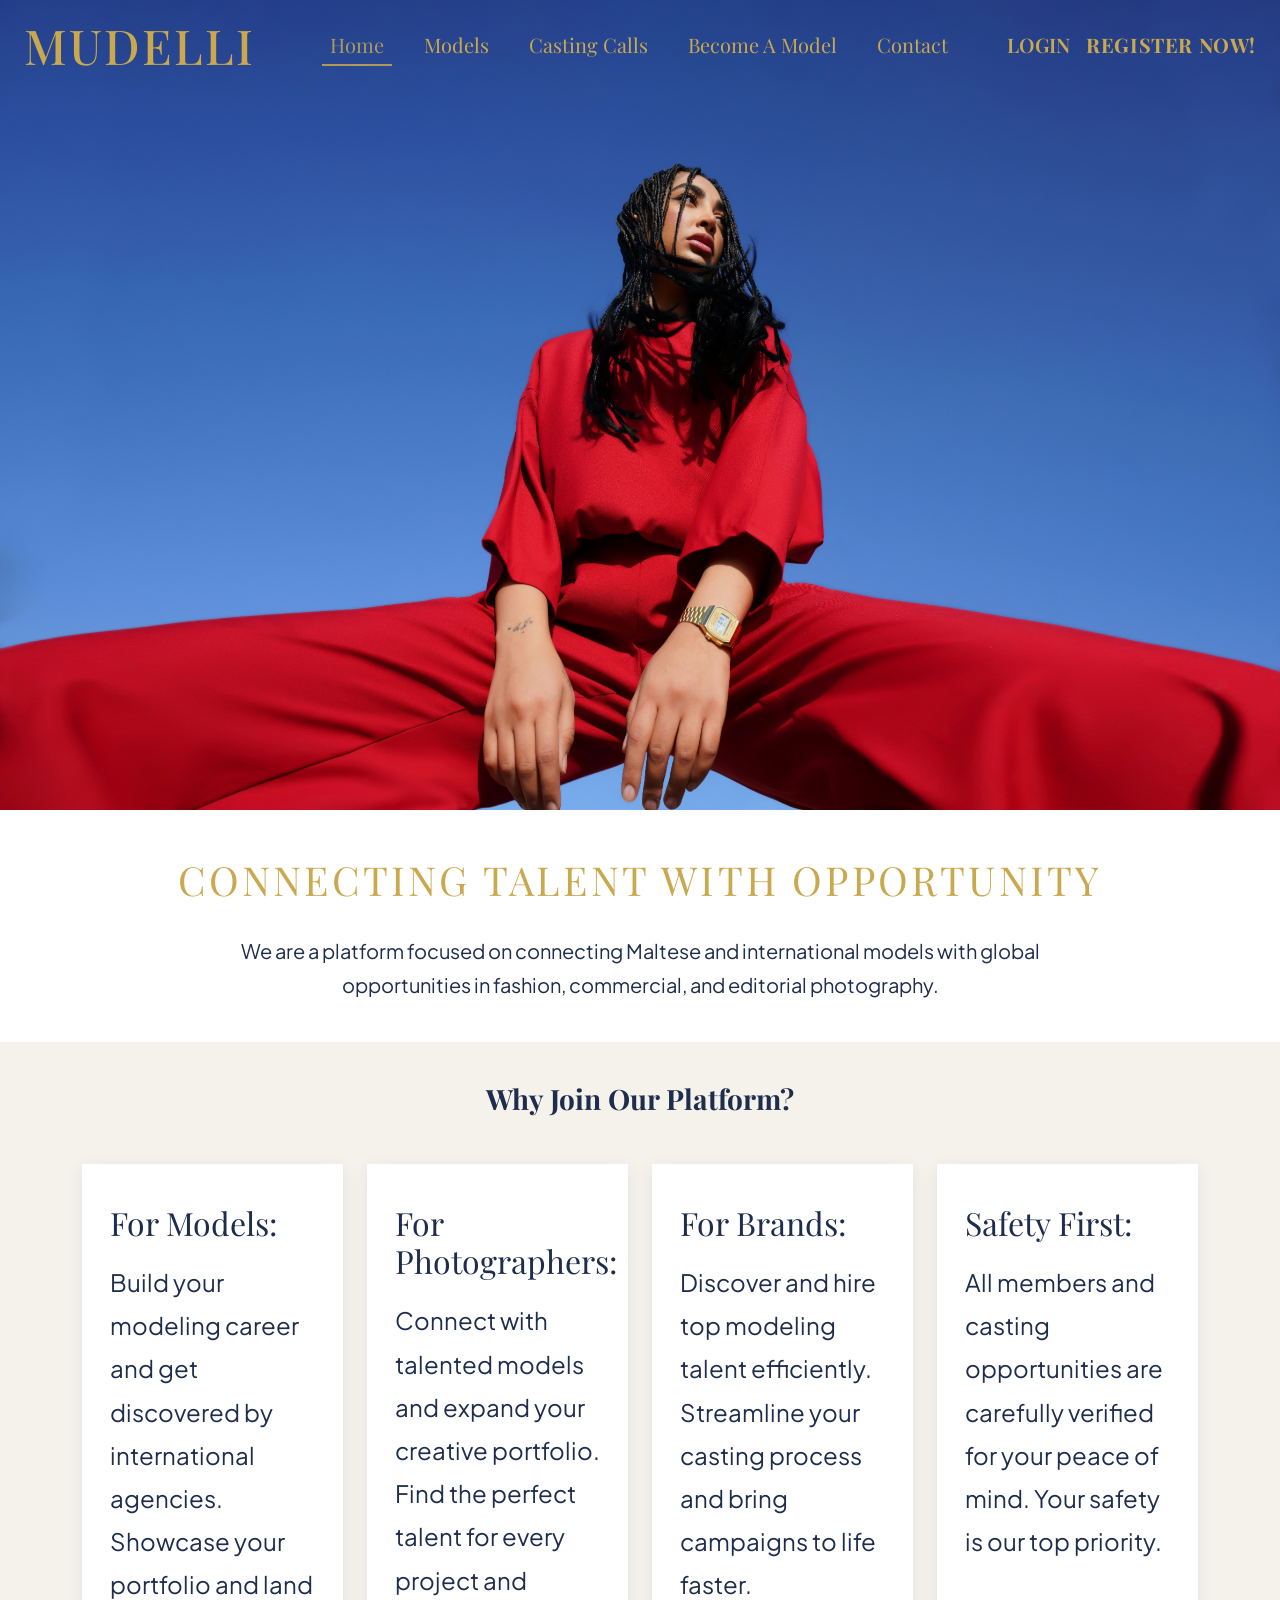
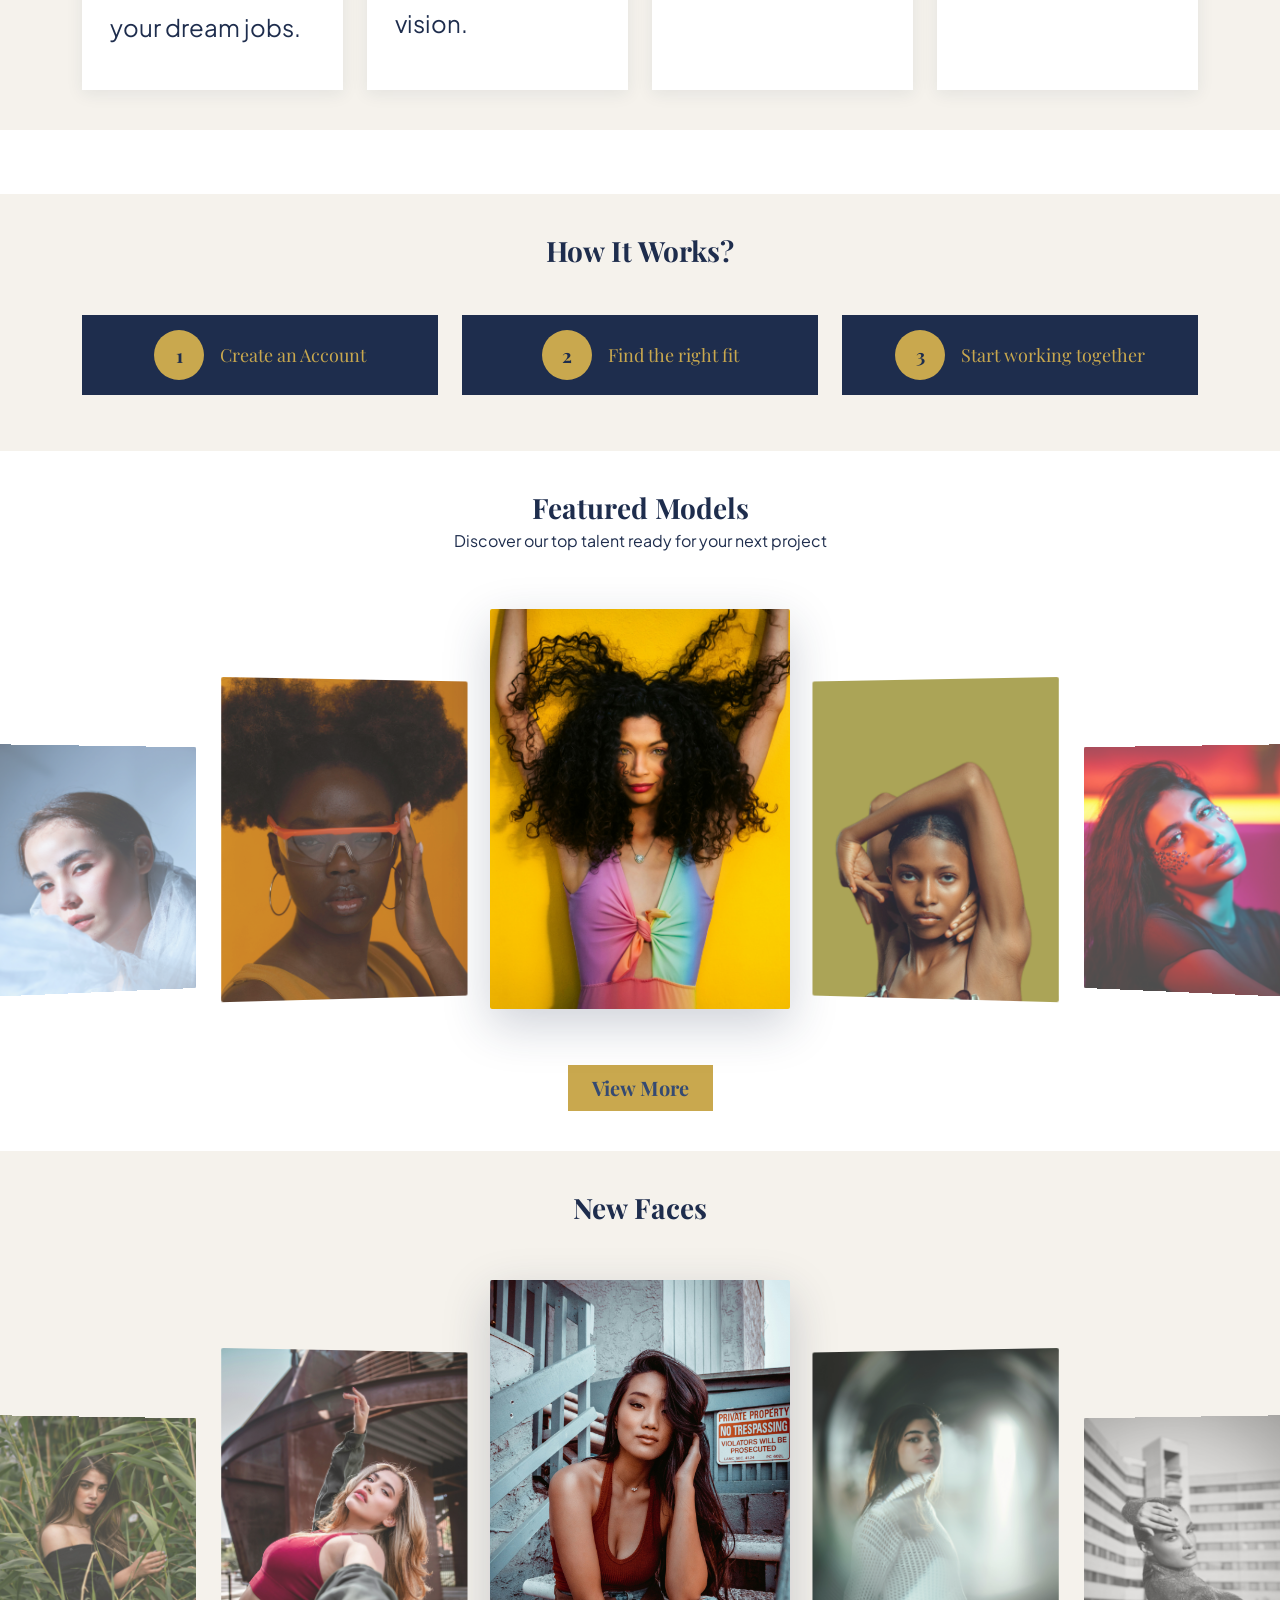
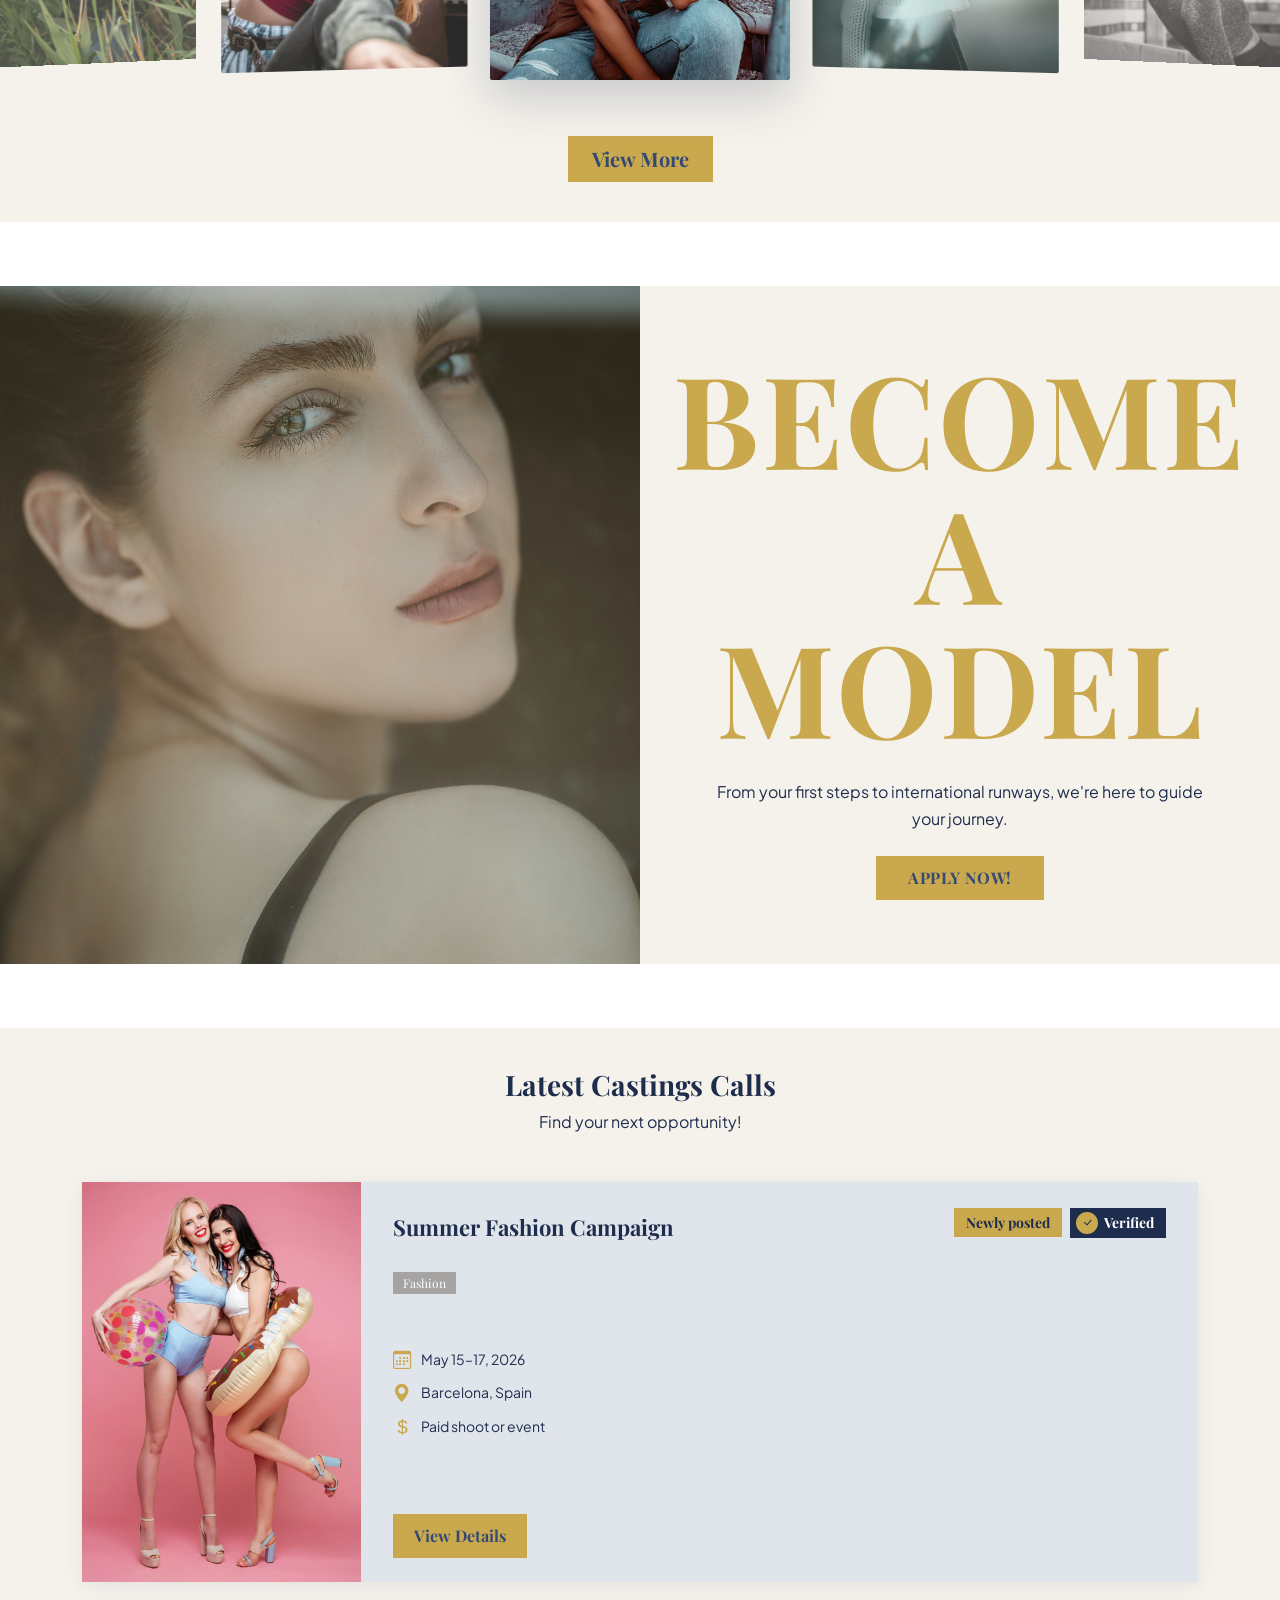
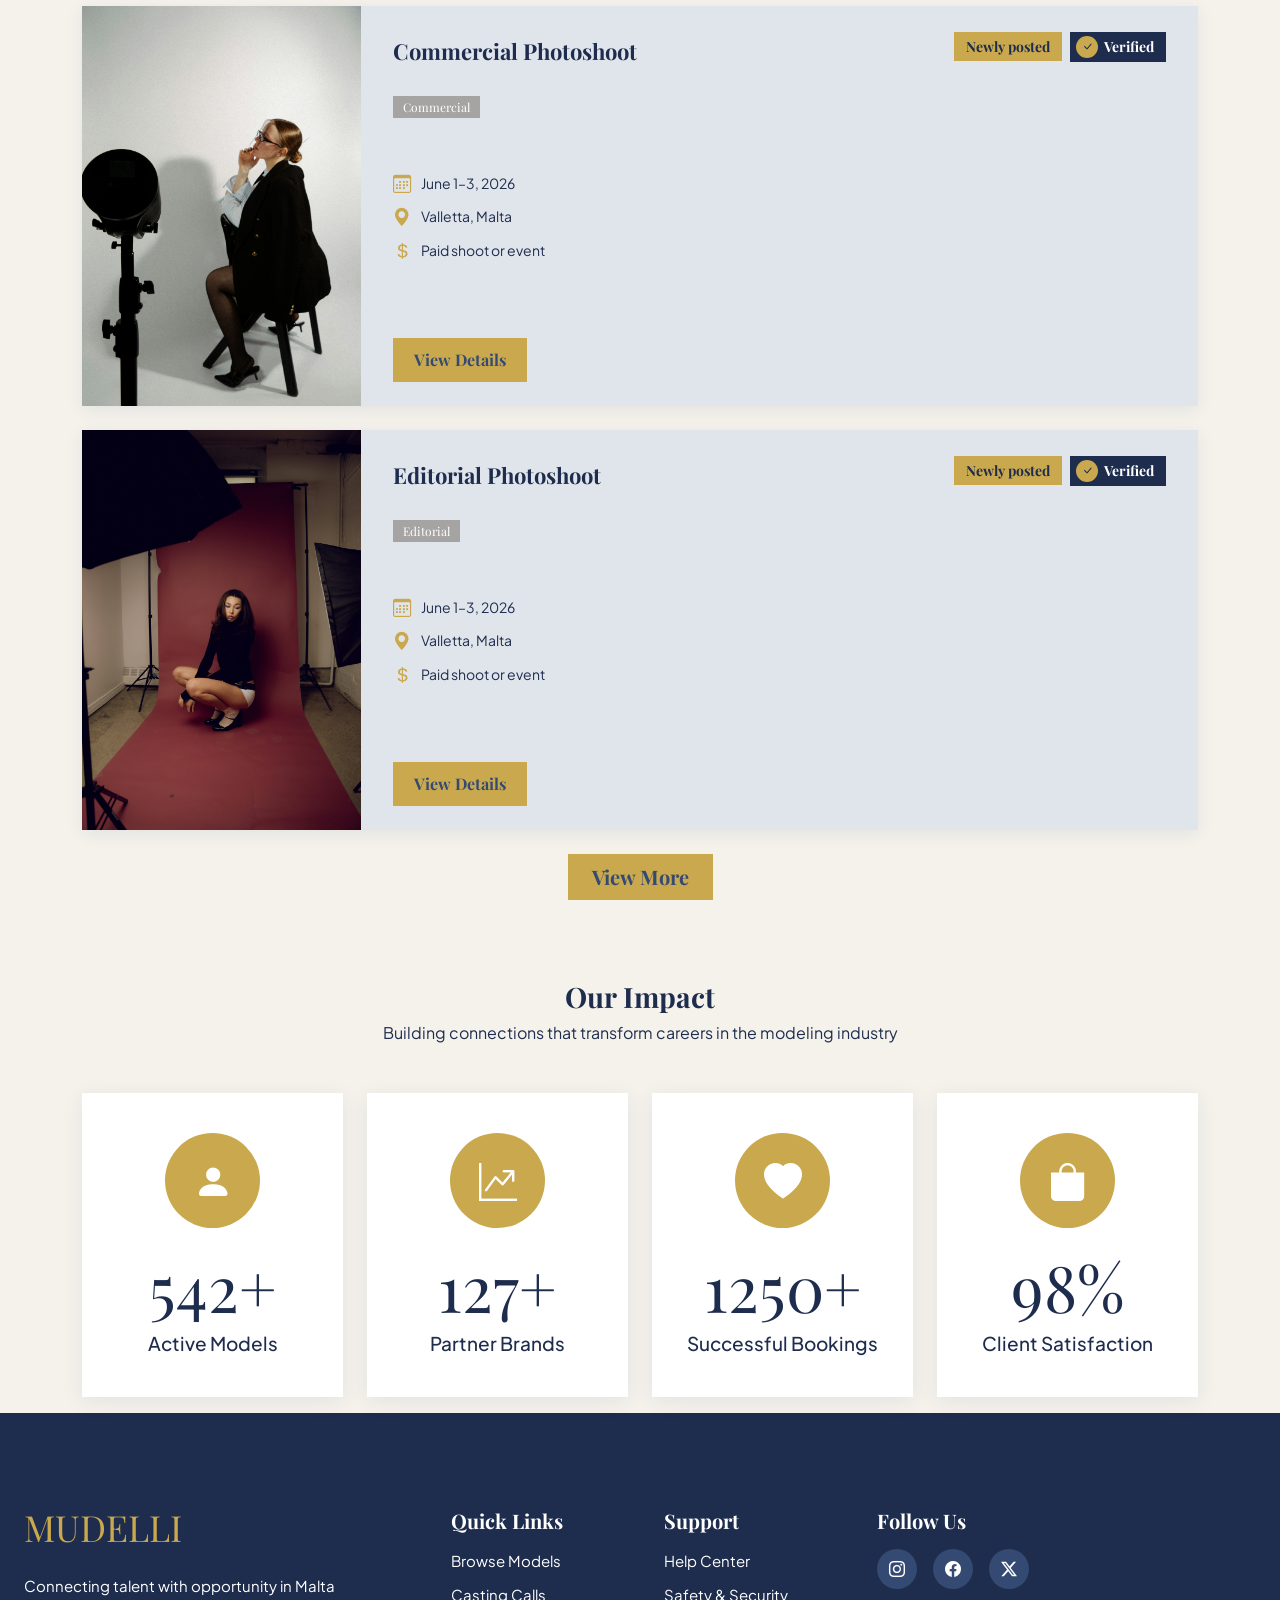
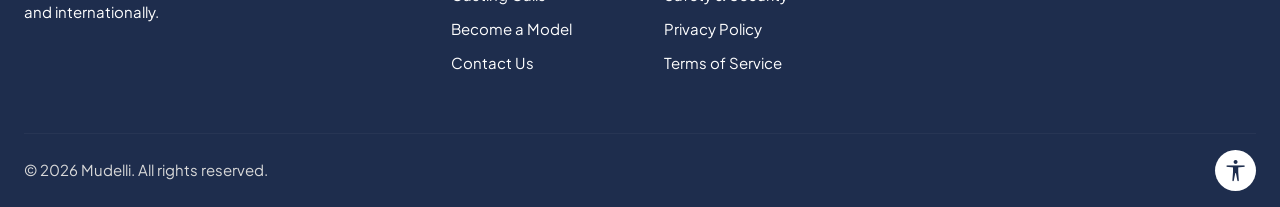
==== index.html @ 66853d36 "Index.html and CSS / Style CSS Added homepage and custom styles" ====
<!DOCTYPE html>
<html lang="en">

<head>
  <meta charset="UTF-8" />
  <meta name="viewport" content="width=device-width, initial-scale=1.0" />
  <!-- SEO description matches the platform's purpose -->
  <meta name="description"
    content="Mudelli — Connecting Maltese and international models with global opportunities in fashion, commercial, and editorial photography." />

  <title>Mudelli — Connecting Talent with Opportunity</title>

  <!-- ── Bootstrap 5.3 CSS ─────────────────────────────────── -->
  <link href="https://cdn.jsdelivr.net/npm/bootstrap@5.3.3/dist/css/bootstrap.min.css" rel="stylesheet"
    integrity="sha384-QWTKZyjpPEjISv5WaRU9OFeRpok6YctnYmDr5pNlyT2bRjXh0JMhjY6hW+ALEwIH" crossorigin="anonymous" />

  <!-- ── Bootstrap Icons 1.11 ──────────────────────────────── -->
  <link href="https://cdn.jsdelivr.net/npm/bootstrap-icons@1.11.3/font/bootstrap-icons.min.css" rel="stylesheet" />

  <!-- Google Fonts: Playfair Display and Plus Jakarta Sans -->
  <link rel="preconnect" href="https://fonts.googleapis.com" />
  <link rel="preconnect" href="https://fonts.gstatic.com" crossorigin />
  <link
    href="https://fonts.googleapis.com/css2?family=Playfair+Display:ital,wght@0,400;0,500;0,600;0,700;0,800&family=Plus+Jakarta+Sans:wght@400;500;600&display=swap"
    rel="stylesheet" />

  <!-- ── Custom styles ─────────────────────────────────────── -->
  <link rel="stylesheet" href="css/style.css" />
</head>

<body>

  <!-- ============================================================
       SKIP NAVIGATION — lets keyboard/screen-reader users jump past
       repetitive navigation and straight to the page content
  ============================================================ -->
  <a class="skip-link visually-hidden-focusable" href="#main-content">Skip to main content</a>

  <!-- ============================================================
       HEADER — Fixed top navigation bar
  ============================================================ -->
  <header>
    <nav class="navbar navbar-expand-lg navbar-dark mudelli-nav fixed-top" id="mainNav"
      aria-label="Main site navigation">
      <div class="container-xxl px-4">

        <!-- ── Brand Logo ─────────────────────────────────────── -->
        <!-- aria-label gives screen readers the full context -->
        <a class="navbar-brand mudelli-logo" href="index.html" aria-label="Mudelli — return to homepage">
          MUDELLI
        </a>

        <!-- ── Mobile hamburger toggle ──────────────────────── -->
        <button class="navbar-toggler border-0" type="button" data-bs-toggle="collapse"
          data-bs-target="#navbarContent" aria-controls="navbarContent" aria-expanded="false"
          aria-label="Toggle main navigation menu">
          <span class="navbar-toggler-icon"></span>
        </button>

        <!-- ── Collapsible menu ─────────────────────────────── -->
        <div class="collapse navbar-collapse" id="navbarContent">

          <!-- Primary nav links centred between logo and auth buttons -->
          <ul class="navbar-nav mx-auto gap-lg-4" role="list">
            <li class="nav-item" role="listitem">
              <!-- aria-current="page" marks the active page for screen readers -->
              <a class="nav-link active" aria-current="page" href="index.html">Home</a>
            </li>
            <li class="nav-item" role="listitem">
              <a class="nav-link" href="models.html">Models</a>
            </li>
            <li class="nav-item" role="listitem">
              <a class="nav-link" href="casting-calls.html">Casting Calls</a>
            </li>
            <li class="nav-item" role="listitem">
              <a class="nav-link" href="become-a-model.html">Become A Model</a>
            </li>
            <li class="nav-item" role="listitem">
              <a class="nav-link" href="contact.html">Contact</a>
            </li>
          </ul>

          <!-- Auth action buttons -->
          <div class="d-flex align-items-center gap-3 mt-3 mt-lg-0">
            <a href="login.html" class="btn-nav-auth" aria-label="Log in to your Mudelli account">LOGIN</a>
            <a href="login.html#register" class="btn-nav-auth btn-nav-register"
              aria-label="Create a new Mudelli account">REGISTER NOW!</a>
          </div>

        </div><!-- /navbar-collapse -->
      </div><!-- /container -->
    </nav>
  </header>


  <!-- ============================================================
       MAIN — Primary page content 
  ============================================================ -->
  <main id="main-content">

    <!-- ==========================================================
         SECTION 1 — HERO CAROUSEL
         Full-width, auto-rotating carousel with six high-quality images.
         Bootstrap carousel
    ========================================================== -->
    <section id="hero" aria-label="Hero — featured imagery slideshow">

      <div id="heroCarousel" class="carousel slide" data-bs-ride="carousel" data-bs-interval="3000">
        <div class="carousel-inner">
          <div class="carousel-item active">
            <img src="images/hero1.jpg" class="d-block w-100 hero-img" alt="Mudelli hero slide 1">
          </div>
          <div class="carousel-item">
            <img src="images/hero2.jpg" class="d-block w-100 hero-img" alt="Mudelli hero slide 2">
          </div>
          <div class="carousel-item">
            <img src="images/hero3.jpg" class="d-block w-100 hero-img" alt="Mudelli hero slide 3">
          </div>
          <div class="carousel-item">
            <img src="images/hero4.jpg" class="d-block w-100 hero-img" alt="Mudelli hero slide 4">
          </div>
          <div class="carousel-item">
            <img src="images/hero5.jpg" class="d-block w-100 hero-img" alt="Mudelli hero slide 5">
          </div>
          <div class="carousel-item">
            <img src="images/hero6.jpg" class="d-block w-100 hero-img" alt="Mudelli hero slide 6">
          </div>
        </div>
      </div><!-- /carousel -->
    </section>


    <!-- ==========================================================
         SECTION 2 — TAGLINE 
"CONNECTING TALENT WITH OPPORTUNITY"
    ========================================================== -->
    <section id="about" class="tagline-section" aria-label="About Mudelli">
      <div class="container text-center">

        <!-- Main tagline — gold, Playfair Display, all-caps -->
        <p class="tagline-headline" aria-label="Connecting talent with opportunity">
          CONNECTING TALENT WITH OPPORTUNITY
        </p>

        <!-- Supporting description -->
        <p class="tagline-sub">
          We are a platform focused on connecting Maltese and international models
          with global opportunities in fashion, commercial, and editorial photography.
        </p>

      </div>
    </section>


    <!-- ==========================================================
         SECTION 3 — WHY JOIN OUR PLATFORM?
    ========================================================== -->
    <section id="why-join" class="why-section" aria-labelledby="why-heading">
      <div class="container">

        <h2 id="why-heading" class="section-title text-center mb-5">Why Join Our Platform?</h2>

        <div class="row g-4 justify-content-center">

          <!-- Card 1 — For Models -->
          <div class="col-lg-3 col-md-6 col-sm-10">
            <article class="why-card h-100" aria-label="Benefits for Models">
              <div class="why-card-inner">
                <h3 class="why-card-title">For Models:</h3>
                <p class="why-card-text">
                  Build your modeling career and get discovered by international agencies.
                  Showcase your portfolio and land your dream jobs.
                </p>
              </div>
            </article>
          </div>

          <!-- Card 2 — For Photographers -->
          <div class="col-lg-3 col-md-6 col-sm-10">
            <article class="why-card h-100" aria-label="Benefits for Photographers">
              <div class="why-card-inner">
                <h3 class="why-card-title">For Photographers:</h3>
                <p class="why-card-text">
                  Connect with talented models and expand your creative portfolio.
                  Find the perfect talent for every project and vision.
                </p>
              </div>
            </article>
          </div>

          <!-- Card 3 — For Brands -->
          <div class="col-lg-3 col-md-6 col-sm-10">
            <article class="why-card h-100" aria-label="Benefits for Brands">
              <div class="why-card-inner">
                <h3 class="why-card-title">For Brands:</h3>
                <p class="why-card-text">
                  Discover and hire top modeling talent efficiently.
                  Streamline your casting process and bring campaigns to life faster.
                </p>
              </div>
            </article>
          </div>

          <!-- Card 4 — Safety First -->
          <div class="col-lg-3 col-md-6 col-sm-10">
            <article class="why-card h-100" aria-label="Safety and verification policy">
              <div class="why-card-inner">
                <h3 class="why-card-title">Safety First:</h3>
                <p class="why-card-text">
                  All members and casting opportunities are carefully verified
                  for your peace of mind. Your safety is our top priority.
                </p>
              </div>
            </article>
          </div>

        </div><!-- /row -->
      </div><!-- /container -->
    </section>




    <!-- ==========================================================
         SECTION 5 — HOW IT WORKS
         Three numbered steps on a cream background.
         The step numbers (1–3) are inside gold circles and are
         aria-hidden because the visible text already conveys order.
    ========================================================== -->
    <section id="how-it-works" class="how-section" aria-labelledby="how-heading">
      <div class="container">

        <h2 id="how-heading" class="section-title text-center mb-5">How It Works?</h2>

        <!-- Steps presented as an ordered list for semantic order -->
        <ol class="row g-4 justify-content-center list-unstyled" aria-label="Platform steps">

          <!-- Step 1: number circle sits inline on the left inside the navy bar -->
          <li class="col-lg-4 col-md-6">
            <div class="step-bar">
              <div class="step-number" aria-hidden="true">1</div>
              <span class="step-title">Create an Account</span>
            </div>
          </li>

          <!-- Step 2 -->
          <li class="col-lg-4 col-md-6">
            <div class="step-bar">
              <div class="step-number" aria-hidden="true">2</div>
              <span class="step-title">Find the right fit</span>
            </div>
          </li>

          <!-- Step 3 -->
          <li class="col-lg-4 col-md-6">
            <div class="step-bar">
              <div class="step-number" aria-hidden="true">3</div>
              <span class="step-title">Start working together</span>
            </div>
          </li>

        </ol>
      </div>
    </section>


<!-- ==========================================================
     SECTION 6 — FEATURED MODELS (3D perspective layout)
     Five portrait cards — centre largest, scaling smaller outward.
========================================================== -->
<section id="featured-models" class="models-section" aria-labelledby="featured-heading">
  <div class="container-xxl">

    <!-- Section heading — centred above the 3D layout -->
    <div class="text-center mb-4 px-4">
      <h2 id="featured-heading" class="section-title mb-1">Featured Models</h2>
      <p class="section-subtitle mb-0">Discover our top talent ready for your next project</p>
    </div>

    <!-- 3D fan layout — five cards, centre card largest -->
    <div class="faces-3d-stage" role="list" aria-label="Featured models 3D showcase">

      <!-- Far left — smallest -->
      <div class="face-card face-sm" role="listitem">
        <img src="images/first.jpg" alt="Featured model portrait" loading="lazy" />
      </div>

      <!-- Near left -->
      <div class="face-card face-md" role="listitem">
        <img src="images/second.jpg" alt="Featured model portrait" loading="lazy" />
      </div>

      <!-- Centre — largest, most prominent -->
      <div class="face-card face-lg" role="listitem">
        <img src="images/third.jpg" alt="Featured model centre portrait" loading="lazy" />
      </div>

      <!-- Near right -->
      <div class="face-card face-md" role="listitem">
        <img src="images/fourth.jpg" alt="Featured model portrait" loading="lazy" />
      </div>

      <!-- Far right — smallest -->
      <div class="face-card face-sm" role="listitem">
        <img src="images/fifth.jpg" alt="Featured model portrait" loading="lazy" />
      </div>

    </div><!-- /faces-3d-stage -->

    <!-- View More centred below the carousel -->
    <div class="text-center mt-4">
      <a href="models.html" class="btn btn-view-more" aria-label="Browse all featured models">
        View More
      </a>
    </div>

  </div><!-- /container -->
</section>


    <!-- ==========================================================
         SECTION 7 — NEW FACES
         3D perspective-style card arrangement of five portrait
         photos. The centre card is the largest; cards scale down
         symmetrically outward to create visual depth.
    ========================================================== -->
    <section id="new-faces" class="new-faces-section" aria-labelledby="new-faces-heading">
      <div class="container-xxl">

        <!-- Section heading — centred -->
        <div class="text-center mb-4 px-4">
          <h2 id="new-faces-heading" class="section-title mb-0">New Faces</h2>
        </div>

        <!-- 3D fan-layout — five cards, centre is largest -->
        <div class="faces-3d-stage" role="list" aria-label="New model faces showcase">

          <!-- Far left — smallest -->
          <div class="face-card face-sm" role="listitem">
            <img
              src="images/newfaces1.jpg"
              alt="New face model — emerging talent portrait" loading="lazy" />
          </div>

          <!-- Near left — slightly larger -->
          <div class="face-card face-md" role="listitem">
            <img
              src="images/newfaces2.jpg"
              alt="New face model — rising star portrait" loading="lazy" />
          </div>

          <!-- Centre — largest, most prominent -->
          <div class="face-card face-lg" role="listitem">
            <img
              src="images/newfaces3.jpg"
              alt="New face model — featured centre portrait" loading="lazy" />
          </div>

          <!-- Near right — slightly larger -->
          <div class="face-card face-md" role="listitem">
            <img
              src="images/newfaces4.jpg"
              alt="New face model — portfolio portrait" loading="lazy" />
          </div>

          <!-- Far right — smallest -->
          <div class="face-card face-sm" role="listitem">
            <img
              src="images/newfaces5.jpg"
              alt="New face model — contemporary portrait" loading="lazy" />
          </div>

        </div><!-- /faces-3d-stage -->

        <!-- View More centred below -->
        <div class="text-center mt-4">
          <a href="new-faces.html" class="btn btn-view-more" aria-label="Browse all new faces">
            View More
          </a>
        </div>

      </div>
    </section>


    <!-- ==========================================================
         SECTION 8 — BECOME A MODEL
         Split layout: left = large gold headline + description + CTA;
         right = full-height model photograph.
    ========================================================== -->
    <section id="become-a-model" class="become-section" aria-labelledby="become-heading">
      <div class="row g-0">

        <!-- Left column — model photograph -->
        <div class="col-lg-6 become-img-col">
          <img
            src="images/become-a-model.jpg"
            class="become-img"
            alt="Model in a professional photoshoot — representing the Mudelli modeling journey" loading="lazy" />
        </div>

        <!-- Right column — text content -->
        <div class="col-lg-6 become-content d-flex flex-column justify-content-center">
          <!-- "BECOME A MODEL" large display heading (gold) -->
          <h2 id="become-heading" class="become-title" aria-label="Become a model with Mudelli">
            BECOME<br />A MODEL
          </h2>
          <p class="become-subtitle">
            From your first steps to international runways, we're here to guide your journey.
          </p>
          <!-- Large CTA button — links to the dedicated page -->
          <div class="mt-4">
            <a href="become-a-model.html" class="btn btn-apply-now"
              aria-label="Apply now to start your modeling career with Mudelli">
              APPLY NOW!
            </a>
          </div>
        </div>

      </div>
    </section>


    <!-- ==========================================================
         SECTION 4 — LATEST CASTING CALLS
         Three horizontal casting-call cards, each linking to the
         detail page. Uses <article> per card; icons are decorative
         (aria-hidden) while meaningful text is in <span> beside them.
    ========================================================== -->
    <section id="casting-calls" class="castings-section" aria-labelledby="castings-heading">
      <div class="container">

        <!-- Section heading + subtitle -->
        <h2 id="castings-heading" class="section-title mb-2">Latest Castings Calls</h2>
        <p class="section-subtitle mb-5">Find your next opportunity!</p>

        <!-- ── Casting Card 1 — Summer Fashion Campaign ──────── -->
        <article class="casting-card mb-4" aria-label="Casting call: Summer Fashion Campaign, Barcelona">
          <div class="row g-0">

            <!-- Casting image (left) -->
            <div class="col-md-4 col-lg-3">
              <img
                src="images/summercampaign1.jpg"
                class="casting-img w-100 h-100 object-fit-cover"
                alt="Summer Fashion Campaign — Barcelona photoshoot scene" />
            </div>

            <!-- Casting details (right) -->
            <div class="col-md-8 col-lg-9 casting-details-col">
              <div class="casting-content h-100 d-flex flex-column justify-content-between">

                <!-- Row 1: title + Newly posted + Verified — all on same line -->
                <div class="d-flex justify-content-between align-items-center flex-wrap gap-2 mb-1">
                  <h3 class="casting-title mb-0">Summer Fashion Campaign</h3>
                  <div class="d-flex align-items-center gap-2">
                    <span class="newly-posted-label" aria-live="polite">Newly posted</span>
                    <span class="casting-verified" aria-label="Verified listing">
                      <span class="casting-verified-check" aria-hidden="true"><i class="bi bi-check-lg"></i></span>
                      Verified
                    </span>
                  </div>
                </div>

                <!-- Row 2: category badge -->
                <span class="casting-badge d-inline-block mb-2" aria-label="Category: Fashion">Fashion</span>

                <!-- Meta info with icons — icons are decorative, text carries meaning -->
                <ul class="casting-meta list-unstyled mt-3" aria-label="Casting details">
                  <li>
                    <i class="bi bi-calendar3" aria-hidden="true"></i>
                    <span>May 15–17, 2026</span>
                  </li>
                  <li>
                    <i class="bi bi-geo-alt-fill" aria-hidden="true"></i>
                    <span>Barcelona, Spain</span>
                  </li>
                  <li>
                    <!-- Gold dollar icon indicates paid work -->
                    <i class="bi bi-currency-dollar casting-dollar" aria-hidden="true"></i>
                    <span>Paid shoot or event</span>
                  </li>
                </ul>

                <!-- CTA button -->
                <div class="mt-4">
                  <a href="casting-detail.html" class="btn btn-casting"
                    aria-label="View details for Summer Fashion Campaign">
                    View Details
                  </a>
                </div>

              </div>
            </div>
          </div>
        </article>

        <!-- ── Casting Card 2 — Commercial Photoshoot ─────────── -->
        <article class="casting-card mb-4" aria-label="Casting call: Commercial Photoshoot, Valletta">
          <div class="row g-0">

            <div class="col-md-4 col-lg-3">
              <img
                src="images/commercialshoot.jpg"
                class="casting-img w-100 h-100 object-fit-cover"
                alt="Commercial Photoshoot — Valletta location" />
            </div>

            <div class="col-md-8 col-lg-9 casting-details-col">
              <div class="casting-content h-100 d-flex flex-column justify-content-between">
                <div class="d-flex justify-content-between align-items-center flex-wrap gap-2 mb-1">
                  <h3 class="casting-title mb-0">Commercial Photoshoot</h3>
                  <div class="d-flex align-items-center gap-2">
                    <span class="newly-posted-label" aria-live="polite">Newly posted</span>
                    <span class="casting-verified" aria-label="Verified listing">
                      <span class="casting-verified-check" aria-hidden="true"><i class="bi bi-check-lg"></i></span>
                      Verified
                    </span>
                  </div>
                </div>
                <span class="casting-badge d-inline-block mb-2" aria-label="Category: Commercial">Commercial</span>
                <ul class="casting-meta list-unstyled mt-3" aria-label="Casting details">
                  <li>
                    <i class="bi bi-calendar3" aria-hidden="true"></i>
                    <span>June 1–3, 2026</span>
                  </li>
                  <li>
                    <i class="bi bi-geo-alt-fill" aria-hidden="true"></i>
                    <span>Valletta, Malta</span>
                  </li>
                  <li>
                    <i class="bi bi-currency-dollar casting-dollar" aria-hidden="true"></i>
                    <span>Paid shoot or event</span>
                  </li>
                </ul>
                <div class="mt-4">
                  <a href="casting-detail.html" class="btn btn-casting"
                    aria-label="View details for Commercial Photoshoot">
                    View Details
                  </a>
                </div>
              </div>
            </div>
          </div>
        </article>

        <!-- ── Casting Card 3 — Editorial Photoshoot ──────────── -->
        <article class="casting-card mb-4" aria-label="Casting call: Editorial Photoshoot, Valletta">
          <div class="row g-0">

            <div class="col-md-4 col-lg-3">
              <img
                src="images/editorialshoot.jpg"
                class="casting-img w-100 h-100 object-fit-cover"
                alt="Editorial Photoshoot — Valletta location" />
            </div>

            <div class="col-md-8 col-lg-9 casting-details-col">
              <div class="casting-content h-100 d-flex flex-column justify-content-between">
                <div class="d-flex justify-content-between align-items-center flex-wrap gap-2 mb-1">
                  <h3 class="casting-title mb-0">Editorial Photoshoot</h3>
                  <div class="d-flex align-items-center gap-2">
                    <span class="newly-posted-label" aria-live="polite">Newly posted</span>
                    <span class="casting-verified" aria-label="Verified listing">
                      <span class="casting-verified-check" aria-hidden="true"><i class="bi bi-check-lg"></i></span>
                      Verified
                    </span>
                  </div>
                </div>
                <span class="casting-badge d-inline-block mb-2" aria-label="Category: Editorial">Editorial</span>
                <ul class="casting-meta list-unstyled mt-3" aria-label="Casting details">
                  <li>
                    <i class="bi bi-calendar3" aria-hidden="true"></i>
                    <span>June 1–3, 2026</span>
                  </li>
                  <li>
                    <i class="bi bi-geo-alt-fill" aria-hidden="true"></i>
                    <span>Valletta, Malta</span>
                  </li>
                  <li>
                    <i class="bi bi-currency-dollar casting-dollar" aria-hidden="true"></i>
                    <span>Paid shoot or event</span>
                  </li>
                </ul>
                <div class="mt-4">
                  <a href="casting-detail.html" class="btn btn-casting"
                    aria-label="View details for Editorial Photoshoot">
                    View Details
                  </a>
                </div>
              </div>
            </div>
          </div>
        </article>

        <!-- "View all" link below the cards -->
        <div class="text-center mt-3">
          <a href="casting-calls.html" class="btn btn-view-more" aria-label="Browse all casting calls">
            View More
          </a>
        </div>

      </div><!-- /container -->
    </section>

    <!-- ==========================================================
         SECTION 9 — OUR IMPACT
         Four statistics presented in white cards with gold icon
         circles. Each stat has a visually large number and a label.
    ========================================================== -->
    <section id="our-impact" class="impact-section" aria-labelledby="impact-heading">
      <div class="container">

        <h2 id="impact-heading" class="section-title text-center mb-2">Our Impact</h2>
        <p class="section-subtitle text-center mb-5">
          Building connections that transform careers in the modeling industry
        </p>

        <div class="row g-4 justify-content-center">

          <!-- Stat 1 — Active Models -->
          <div class="col-lg-3 col-md-6 col-sm-10">
            <div class="impact-card text-center">
              <!-- Gold circle icon -->
              <div class="impact-icon" aria-hidden="true">
                <i class="bi bi-person-fill"></i>
              </div>
              <!-- Screen readers read the full stat -->
              <p class="impact-number" aria-label="542 plus active models">542+</p>
              <p class="impact-label">Active Models</p>
            </div>
          </div>

          <!-- Stat 2 — Partner Brands -->
          <div class="col-lg-3 col-md-6 col-sm-10">
            <div class="impact-card text-center">
              <div class="impact-icon" aria-hidden="true">
                <i class="bi bi-graph-up-arrow"></i>
              </div>
              <p class="impact-number" aria-label="127 plus partner brands">127+</p>
              <p class="impact-label">Partner Brands</p>
            </div>
          </div>

          <!-- Stat 3 — Successful Bookings -->
          <div class="col-lg-3 col-md-6 col-sm-10">
            <div class="impact-card text-center">
              <div class="impact-icon" aria-hidden="true">
                <i class="bi bi-heart-fill"></i>
              </div>
              <p class="impact-number" aria-label="1250 plus successful bookings">1250+</p>
              <p class="impact-label">Successful Bookings</p>
            </div>
          </div>

          <!-- Stat 4 — Client Satisfaction -->
          <div class="col-lg-3 col-md-6 col-sm-10">
            <div class="impact-card text-center">
              <div class="impact-icon" aria-hidden="true">
                <i class="bi bi-bag-fill"></i>
              </div>
              <p class="impact-number" aria-label="98 percent client satisfaction">98%</p>
              <p class="impact-label">Client Satisfaction</p>
            </div>
          </div>

        </div><!-- /row -->
      </div><!-- /container -->
    </section>

  </main><!-- /main#main-content -->


  <!-- ============================================================
       FOOTER
       Dark navy background. Four columns: brand, quick links,
       support, and social. role="contentinfo" is the landmark.
  ============================================================ -->
  <footer class="mudelli-footer" role="contentinfo" aria-label="Site footer">
    <div class="container-xxl px-4">

      <div class="row g-5 py-5">

        <!-- Column 1 — Brand -->
        <div class="col-lg-4 col-md-12">
          <a href="index.html" class="footer-logo d-inline-block mb-3"
            aria-label="Mudelli — return to homepage">MUDELLI</a>
          <p class="footer-about">
            Connecting talent with opportunity in Malta and internationally.
          </p>
        </div>

        <!-- Column 2 — Quick Links -->
        <div class="col-lg-2 col-md-4 col-6">
          <h3 class="footer-heading">Quick Links</h3>
          <!-- Distinct aria-label distinguishes this nav from the main header nav -->
          <nav aria-label="Footer quick links navigation">
            <ul class="footer-links list-unstyled">
              <li><a href="models.html">Browse Models</a></li>
              <li><a href="casting-calls.html">Casting Calls</a></li>
              <li><a href="become-a-model.html">Become a Model</a></li>
              <li><a href="contact.html">Contact Us</a></li>
            </ul>
          </nav>
        </div>

        <!-- Column 3 — Support -->
        <div class="col-lg-2 col-md-4 col-6">
          <h3 class="footer-heading">Support</h3>
          <nav aria-label="Footer support links navigation">
            <ul class="footer-links list-unstyled">
              <li><a href="#">Help Center</a></li>
              <li><a href="#">Safety &amp; Security</a></li>
              <li><a href="#">Privacy Policy</a></li>
              <li><a href="#">Terms of Service</a></li>
            </ul>
          </nav>
        </div>

        <!-- Column 4 — Follow Us (social icons) -->
        <div class="col-lg-4 col-md-4">
          <h3 class="footer-heading">Follow Us</h3>
          <!-- Each social link has a descriptive aria-label -->
          <div class="social-icons d-flex gap-3" role="list" aria-label="Social media links">
            <a href="#" class="social-icon" aria-label="Follow Mudelli on Instagram" role="listitem">
              <i class="bi bi-instagram" aria-hidden="true"></i>
            </a>
            <a href="#" class="social-icon" aria-label="Follow Mudelli on Facebook" role="listitem">
              <i class="bi bi-facebook" aria-hidden="true"></i>
            </a>
            <a href="#" class="social-icon" aria-label="Follow Mudelli on X (Twitter)" role="listitem">
              <i class="bi bi-twitter-x" aria-hidden="true"></i>
            </a>
          </div>
        </div>

      </div><!-- /row -->

      <!-- Horizontal rule separating content from copyright -->
      <hr class="footer-divider" aria-hidden="true" />

      <!-- Bottom bar: copyright + accessibility button -->
      <div class="d-flex flex-wrap justify-content-between align-items-center py-3 gap-3">
        <p class="footer-copyright mb-0">© 2026 Mudelli. All rights reserved.</p>

        <!-- Accessibility widget trigger — opens a modal/panel (placeholder) -->
        <button class="accessibility-btn" type="button" aria-label="Open accessibility options"
          aria-haspopup="dialog">
          <i class="bi bi-universal-access" aria-hidden="true"></i>
        </button>
      </div>

    </div><!-- /container -->
  </footer>


  <!-- ============================================================
       BOOTSTRAP 5 BUNDLE — includes Popper for dropdowns/tooltips
  ============================================================ -->
  <script src="https://cdn.jsdelivr.net/npm/bootstrap@5.3.3/dist/js/bootstrap.bundle.min.js"
    integrity="sha384-YvpcrYf0tY3lHB60NNkmXc4s9bIOgUxi8T/jzmA36oqMWERKf0aCMtX6tkTQlCiW"
    crossorigin="anonymous"></script>

  <!-- Navbar scroll effect -->
  <script>
    window.addEventListener('scroll', function () {
      var nav = document.getElementById('mainNav');
      if (nav) nav.classList.toggle('nav-scrolled', window.scrollY > 80);
    }, { passive: true });
  </script>

  <!-- Hero carousel autoplay -->
  <script>
    window.onload = function() {
      var myCarousel = document.querySelector('#heroCarousel');
      var carousel = new bootstrap.Carousel(myCarousel, {
        interval: 3000,
        wrap: true,
        ride: 'carousel'
      });
      carousel.cycle();
    };
  </script>

  <!-- Featured Models 3D carousel — drag/swipe to rotate -->
  <script>
    (function () {
      var stage = document.querySelector('#featured-models .faces-3d-stage');
      if (!stage) return;

      // All 5 image sources in carousel order
      var images = [
        'images/first.jpg',
        'images/second.jpg',
        'images/third.jpg',
        'images/fourth.jpg',
        'images/fifth.jpg'
      ];
      var centerIndex = 2; // third.jpg starts at centre
      var cards = stage.querySelectorAll('.face-card img');
      var THRESHOLD = 50; // minimum px drag to count as a swipe
      var startX = 0;
      var isDragging = false;

      // Rewrite each card's src so the correct image sits in each DOM slot.
      // DOM positions are fixed so nth-child CSS keeps the right transforms.
      function render() {
        for (var i = 0; i < cards.length; i++) {
          var idx = (centerIndex - 2 + i + images.length * 10) % images.length;
          cards[i].src = images[idx];
        }
      }

      function rotate(dir) { // dir: +1 = left drag (next), -1 = right drag (prev)
        centerIndex = (centerIndex + dir + images.length) % images.length;
        render();
      }

      // ── Mouse ──────────────────────────────────────────────────────
      stage.addEventListener('mousedown', function (e) {
        startX = e.clientX;
        isDragging = true;
        e.preventDefault(); // stop browser text/image drag
      });
      window.addEventListener('mousemove', function (e) {
        if (isDragging) e.preventDefault();
      });
      window.addEventListener('mouseup', function (e) {
        if (!isDragging) return;
        isDragging = false;
        var dx = e.clientX - startX;
        if (Math.abs(dx) >= THRESHOLD) rotate(dx < 0 ? 1 : -1);
      });

      // ── Touch ──────────────────────────────────────────────────────
      stage.addEventListener('touchstart', function (e) {
        startX = e.touches[0].clientX;
      }, { passive: true });
      stage.addEventListener('touchend', function (e) {
        var dx = e.changedTouches[0].clientX - startX;
        if (Math.abs(dx) >= THRESHOLD) rotate(dx < 0 ? 1 : -1);
      }, { passive: true });

      // Prevent native image drag from interfering
      stage.addEventListener('dragstart', function (e) { e.preventDefault(); });
    })();
  </script>

</body>
</html>
---- css/style.css ----
/* ================================================================
   Mudelli website — my custom styles added on top of Bootstrap
   ================================================================ */


/* ----------------------------------------------------------------
   CSS PROPERTIES: stored all my colours and fonts as variables so I can reuse them easily throughout the stylesheet.
---------------------------------------------------------------- */
:root {
  /* Main colours */
  --mud-navy:       #1E2D4D;   /* dark blue used for the navbar and footer */
  --mud-gold:       #C9A84E;   /* gold accent colour used for highlights and buttons */
  --mud-mid-blue:   #354A72;   /* medium blue used for some button text */
  --mud-cream:      #F5F2EC;   /* warm cream used for section backgrounds */
  --mud-light-gray: #E0E4EB;   /* light grey used for card backgrounds and borders */
  --mud-white:      #FFFFFF;

  /* Typography */
  --font-display: 'Playfair Display', Georgia, serif;
  --font-body:    'Plus Jakarta Sans', system-ui, sans-serif;

  /* Spacing & padding */
  --section-py: 40px;

  /* Gold colour for the keyboard focus outline to help with accessibility */
  --focus-ring: 0 0 0 3px rgba(201, 168, 78, 0.55);
}


/* ----------------------------------------------------------------
   BASE / RESET
---------------------------------------------------------------- */
*,
*::before,
*::after {
  box-sizing: border-box;
}

html {
  scroll-behavior: smooth; /* anchor links animate smoothly */
}

body {
  font-family: var(--font-body);
  font-size: 16px;         /* 16px base */
  color: var(--mud-navy);
  background-color: var(--mud-white);
  /* Prevent horizontal scrollbar from the 3D slider overflow */
  overflow-x: hidden;
}

img {
  max-width: 100%;
  display: block;
}


/* ----------------------------------------------------------------
   SKIP LINK — hidden until the user tabs to it, lets them jump
   straight to the main content without going through the menu
---------------------------------------------------------------- */
.skip-link {
  position: absolute;
  top: -100px;
  left: 16px;
  z-index: 9999;
  background: var(--mud-gold);
  color: var(--mud-navy);
  font-family: var(--font-display);
  font-weight: 700;
  padding: 10px 19px;
  border-radius: 0 0 8px 8px;
  transition: top 0.2s;
}
.skip-link:focus {
  top: 0;
}


/* ----------------------------------------------------------------
   FOCUS STYLES — gold ring that appears around buttons and links
   when the user navigates with the keyboard
---------------------------------------------------------------- */
:focus-visible {
  outline: none;
  box-shadow: var(--focus-ring);
  border-radius: 2px;
}


/* ================================================================
   NAVIGATION
================================================================ */

/* starts transparent over the hero; turns solid navy when the user scrolls */
.mudelli-nav {
  padding-top: 16px;
  padding-bottom: 16px;
  background-color: transparent;
  transition: background-color 0.35s ease, box-shadow 0.35s ease;
}

/* Solid state once user scrolls down */
.mudelli-nav.nav-scrolled {
  background-color: var(--mud-navy);
  box-shadow: 0 2px 12px rgba(0, 0, 0, 0.25);
}

/* the MUDELLI brand logo in the top-left of the navbar */
.mudelli-logo {
  font-family: var(--font-display);
  font-size: 48px; /* 48px at full width */
  font-weight: 500;
  color: var(--mud-gold) !important;
  letter-spacing: 0.04em;
  text-decoration: none;
  line-height: 1;
}
.mudelli-logo:hover,
.mudelli-logo:focus {
  color: var(--mud-gold) !important;
  opacity: 0.85;
}

/* styles for the navigation links */
.mudelli-nav .nav-link {
  font-family: var(--font-display);
  font-size: 20px;          /* 20px */
  font-weight: 400;
  color: var(--mud-gold) !important;
  padding: 4px 2px;
  transition: opacity 0.2s;
  position: relative;
}

/* Underline animation on hover */
.mudelli-nav .nav-link::after {
  content: '';
  position: absolute;
  bottom: -2px;
  left: 0;
  width: 0;
  height: 2px;
  background: var(--mud-gold);
  transition: width 0.25s ease;
}
.mudelli-nav .nav-link:hover::after,
.mudelli-nav .nav-link.active::after {
  width: 100%;
}
.mudelli-nav .nav-link:hover,
.mudelli-nav .nav-link.active {
  opacity: 0.85;
}

/* LOGIN and REGISTER NOW buttons in the top-right corner */
.btn-nav-auth {
  font-family: var(--font-display);
  font-size: 20px;
  font-weight: 600;
  color: var(--mud-gold);
  text-decoration: none;
  padding: 0;
  background: none;
  border: none;
  transition: opacity 0.2s;
}
.btn-nav-auth:hover,
.btn-nav-auth:focus {
  color: var(--mud-gold);
  opacity: 0.75;
}

/* REGISTER NOW is bolder so it stands out more than LOGIN */
.btn-nav-register {
  font-weight: 700;
  letter-spacing: 0.03em;
}


/* ================================================================
   HERO CAROUSEL — the full-width slideshow at the top of the page
================================================================ */
.hero-carousel {
  /* pushes the carousel down so it doesn't hide behind the fixed navbar */
  margin-top: 0;
}

.hero-img {
  /* Approximate 65% viewport height */
  height: 90vh;
  min-height: 500px;
  object-fit: cover;
  object-position: center top;
}

/* gold dots at the bottom of the hero carousel */
#heroCarousel .carousel-indicators [data-bs-slide-to] {
  width: 10px;
  height: 10px;
  border-radius: 50%;
  background-color: var(--mud-gold);
  opacity: 0.5;
  border: none;
  margin: 0 4px;
  transition: opacity 0.3s;
}
#heroCarousel .carousel-indicators .active {
  opacity: 1;
}

/* left and right arrow buttons on the hero carousel */
#heroCarousel .carousel-control-prev,
#heroCarousel .carousel-control-next {
  width: 8%;
  min-width: 52px;
  opacity: 0.85;
  z-index: 10;
}
#heroCarousel .carousel-control-prev:hover,
#heroCarousel .carousel-control-next:hover {
  opacity: 1;
}


/* ================================================================
   SHARED TEXT STYLES — reused across multiple sections
================================================================ */

/* main heading used at the top of each section */
.section-title {
  font-family: var(--font-display);
  font-size: 28px; /* 28px */
  font-weight: 700;
  color: var(--mud-navy);
  line-height: 1.2;
  margin-bottom: 0;
}

/* smaller description text under section headings */
.section-subtitle {
  font-family: var(--font-body);
  font-size: 16px; /* 16px */
  font-weight: 400;
  color: var(--mud-navy);
}


/* ================================================================
   SECTION 2 — TAGLINE 
================================================================ */
.tagline-section {
  padding: var(--section-py) 0;
  background-color: var(--mud-white);
}

/* the large gold headline in the tagline section */
.tagline-headline {
  font-family: var(--font-display);
  font-size: 40px;
  font-weight: 400;
  color: var(--mud-gold);
  letter-spacing: 0.08em;
  text-transform: uppercase;
  line-height: 1.5;
  white-space: nowrap;
  margin-bottom: 24px;
}

/* the description text below the tagline headline */
.tagline-sub {
  font-family: var(--font-body);
  font-size: 20px; /* 20px at full width */
  color: var(--mud-navy);
  max-width: 800px;
  margin: 0 auto;
  line-height: 1.7;
}


/* ================================================================
   SECTION 3 — WHY JOIN OUR PLATFORM?
================================================================ */
.why-section {
  padding: var(--section-py) 0;
  margin-bottom: 64px;
  background-color: var(--mud-cream); /* cream background */
}

/* each card in the Why Join section */
.why-card {
  background-color: #ffffff;
  border: none;
  box-shadow: 0 4px 16px rgba(30, 45, 77, 0.08);
  transition: transform 0.25s ease, box-shadow 0.25s ease;
}
.why-card:hover {
  transform: translateY(-6px);
  box-shadow: 0 12px 32px rgba(30, 45, 77, 0.15);
}

.why-card-inner {
  padding: 40px 28px;
  height: 100%;
}

/* title text on each Why Join card */
.why-card-title {
  font-family: var(--font-display);
  font-size: 32px;  /* ~32px at full width */
  font-weight: 400;
  color: var(--mud-navy);
  margin-bottom: 19px;
}

/* body text on each Why Join card */
.why-card-text {
  font-family: var(--font-body);
  font-size: 24px;
  color: var(--mud-navy);
  line-height: 1.8;
  margin-bottom: 0;
}


/* ================================================================
   SECTION 4 — LATEST CASTING CALLS
================================================================ */
.castings-section {
  padding: var(--section-py) 0;
  background-color: var(--mud-cream);
}
.castings-section .section-title,
.castings-section .section-subtitle {
  text-align: center;
}

/* the casting call card — image on the left, details on the right */
.casting-card {
  background-color: var(--mud-white);
  border: none;
  overflow: hidden;
  box-shadow: 0 4px 16px rgba(30, 45, 77, 0.08);
  transition: box-shadow 0.25s ease;
}
.casting-card:hover {
  box-shadow: 0 8px 28px rgba(30, 45, 77, 0.15);
}

/* the photo on the left side of the casting card */
.casting-img {
  min-height: 280px;
  max-height: 400px;
}

/* the right-hand content area of the casting card */
.casting-content {
  padding: 24px 32px;
  background-color: #E0E4EB;
}

/* removes padding so the content sits flush with the image */
.casting-details-col {
  padding: 0;
}

/* the "Newly posted" gold badge */
.newly-posted-label {
  display: inline-block;
  background-color: var(--mud-gold);
  color: var(--mud-navy);
  font-family: var(--font-display);
  font-size: 14px;
  font-weight: 700;
  padding: 4px 12px;
}

/* the "Verified" badge with a navy background and gold checkmark */
.casting-verified {
  display: inline-flex;
  align-items: center;
  gap: 6px;
  background-color: var(--mud-navy);
  color: var(--mud-white);
  font-family: var(--font-display);
  font-size: 14px;
  font-weight: 700;
  padding: 4px 12px 4px 6px;
}
.casting-verified-check {
  display: inline-flex;
  align-items: center;
  justify-content: center;
  width: 22px;
  height: 22px;
  border-radius: 50%;
  background-color: var(--mud-gold);
  color: var(--mud-navy);
  font-size: 11px;
  flex-shrink: 0;
}

/* small grey badge showing the casting category (e.g. Fashion, Commercial) */
.casting-badge {
  display: inline-block;
  width: fit-content;
  align-self: flex-start;
  background-color: #A6A3A3;
  color: var(--mud-white);
  font-family: var(--font-display);
  font-size: 12px;          /* 12px */
  font-weight: 400;
  padding: 2px 10px;
  border-radius: 0;
}

/* the title of the casting call */
.casting-title {
  font-family: var(--font-display);
  font-size: 22px; /* 22px */
  font-weight: 700;
  color: var(--mud-navy);
  margin: 8px 0 6px;
}

/* the list of casting details like location, date, and pay */
.casting-meta li {
  display: flex;
  align-items: center;
  gap: 10px;
  font-family: var(--font-body);
  font-size: 14px; /* 14px */
  color: var(--mud-navy);
  margin-bottom: 6px;
}
.casting-meta i {
  font-size: 1.3em;
  color: var(--mud-gold);
  flex-shrink: 0;
}
.casting-dollar {
  color: var(--mud-gold) !important;
}

/* the "View Details" button on each casting card */
.btn-casting {
  display: inline-block;
  background-color: var(--mud-gold);
  color: var(--mud-mid-blue);
  font-family: var(--font-display);
  font-size: 16px;
  font-weight: 700;
  padding: 8px 19px;
  border: 2px solid var(--mud-gold);
  border-radius: 0;
  text-decoration: none;
  transition: background-color 0.2s, color 0.2s;
}
.btn-casting:hover,
.btn-casting:focus {
  background-color: var(--mud-mid-blue);
  color: var(--mud-gold);
  border-color: var(--mud-mid-blue);
}

/* the "View More" button used across multiple areas */
.btn-view-more {
  display: inline-block;
  background-color: var(--mud-gold);
  color: var(--mud-mid-blue);
  font-family: var(--font-display);
  font-size: 20px;
  font-weight: 700;
  padding: 8px 24px;
  border: none;
  border-radius: 0;
  text-decoration: none;
  white-space: nowrap;
  transition: background-color 0.2s, color 0.2s;
}
.btn-view-more:hover,
.btn-view-more:focus {
  background-color: var(--mud-mid-blue);
  color: var(--mud-gold);
}


/* ================================================================
   SECTION 5 — HOW IT WORKS
================================================================ */
.how-section {
  padding: var(--section-py) 0;
  background-color: var(--mud-cream);
}

/* makes the step card stretch to full height in its grid column */
.step-card {
  height: 100%;
}

/* the dark blue bar showing each step number and title */
.step-bar {
  background-color: var(--mud-navy);
  height: 80px;
  display: flex;
  align-items: center;
  justify-content: center;
  padding: 0 24px;
  gap: 16px;
  margin: 0;
}

/* gold circle containing the step number */
.step-number {
  width: 50px;
  height: 50px;
  border-radius: 50%;
  background-color: var(--mud-gold);
  display: flex;
  align-items: center;
  justify-content: center;
  font-family: var(--font-display);
  font-size: 19px;
  font-weight: 700;
  color: var(--mud-navy);
  flex-shrink: 0;
}

/* the step title text inside the bar */
.step-title {
  font-family: var(--font-display);
  font-size: 18px;
  font-weight: 400;
  color: var(--mud-gold);
  line-height: 1.3;
  text-align: center;
  margin: 0;
  padding: 0;
}


/* ================================================================
   3D FEATURED MODELS SLIDER
================================================================ */
.models-section {
  padding: var(--section-py) 0;
  background-color: var(--mud-white);
}

/* wraps the slider so the arrow buttons can sit on the edges */
.models-slider-wrapper {
  overflow: hidden;
}

/* the horizontal scrolling row of model cards */
.models-slider {
  display: flex;
  gap: 24px;
  overflow-x: auto;
  scroll-snap-type: x mandatory;
  -webkit-overflow-scrolling: touch;
  padding: 0 64px;            /* space for arrow buttons */
  scrollbar-width: none;      /* hide scrollbar (Firefox) */
}
.models-slider::-webkit-scrollbar {
  display: none;              /* hide scrollbar (Chrome/Safari) */
}

/* each individual model card in the slider */
.model-card {
  flex: 0 0 280px;
  scroll-snap-align: start;
}

/* image wrapper that holds the photo and the verified badge on top */
.model-img-wrap {
  position: relative;
  overflow: hidden;
}

.model-portrait {
  width: 100%;
  height: 420px;
  object-fit: cover;
  object-position: top center;
  display: block;
  transition: transform 0.35s ease;
}
.model-card:hover .model-portrait {
  transform: scale(1.04);
}

/* the "Verified" badge — sits at the bottom-left of the model photo */
.verified-badge {
  position: absolute;
  bottom: 16px;
  left: 0;
  display: flex;
  align-items: center;
  gap: 6px;
  background-color: var(--mud-mid-blue);
  padding: 5px 13px 5px 6px;
  font-family: var(--font-display);
  font-size: 16px;
  font-weight: 700;
  color: var(--mud-gold);
}

/* gold circle around the check icon inside the verified badge */
.verified-check {
  display: flex;
  align-items: center;
  justify-content: center;
  width: 28px;
  height: 28px;
  border-radius: 50%;
  background-color: var(--mud-gold);
  color: var(--mud-white);
  font-size: 14px;
  flex-shrink: 0;
}

/* the left and right arrow buttons on the model slider */
.slider-arrow {
  position: absolute;
  top: 50%;
  transform: translateY(-50%);
  z-index: 10;
  width: 48px;
  height: 48px;
  border-radius: 50%;
  border: 2px solid var(--mud-navy);
  background-color: var(--mud-white);
  color: var(--mud-navy);
  font-size: 19px;
  display: flex;
  align-items: center;
  justify-content: center;
  cursor: pointer;
  transition: background-color 0.2s, color 0.2s, opacity 0.2s;
}
.slider-arrow:hover,
.slider-arrow:focus {
  background-color: var(--mud-gold);
  color: var(--mud-navy);
  border-color: var(--mud-gold);
}
.slider-arrow-prev {
  left: 8px;
}
.slider-arrow-next {
  right: 8px;
}


/* ================================================================
   SECTION 7 — NEW FACES
   Five photos in the layout — the centre card is biggest and
   the side cards angle back to give a 3D depth effect.
================================================================ */
.new-faces-section {
  padding: var(--section-py) 0;
  background-color: #F5F2EC;
  overflow: hidden;     /* hides side cards that extend beyond viewport */
}

/* the container for all five face cards — 3D depth is turned on here */
.faces-3d-stage {
  display: flex;
  justify-content: center;
  align-items: flex-end; /* bottom-align so all cards share a baseline */
  gap: 16px;
  perspective: 1200px;
  padding: 32px 0;
  cursor: grab;
  user-select: none;
}
.faces-3d-stage:active {
  cursor: grabbing;
}

/* shared styles for all five face cards */
.face-card {
  flex-shrink: 0;
  overflow: hidden;
  border-radius: 2px;
  transition: transform 0.35s ease, box-shadow 0.35s ease;
}
.face-card img {
  width: 100%;
  height: 100%;
  object-fit: cover;
  object-position: top center;
  display: block;
}

/* the two smallest cards on the far left and far right */
.face-sm {
  width: 210px;
  height: 280px;
  opacity: 0.7;
  transform: rotateY(18deg) scale(0.88);
}
.face-sm:nth-child(5) {
  transform: rotateY(-18deg) scale(0.88);
}

/* the two medium cards next to the centre */
.face-md {
  width: 255px;
  height: 340px;
  opacity: 0.85;
  transform: rotateY(10deg) scale(0.94);
}
.face-md:nth-child(4) {
  transform: rotateY(-10deg) scale(0.94);
}

/* the big centre card */
.face-lg {
  width: 300px;
  height: 400px;
  opacity: 1;
  transform: scale(1);
  box-shadow: 0 16px 48px rgba(30, 45, 77, 0.22);
}

/* lifts whichever face card the user hovers over */
.face-card:hover {
  box-shadow: 0 20px 60px rgba(30, 45, 77, 0.3);
  opacity: 1;
  z-index: 2;
}


/* ================================================================
   SECTION 8 — BECOME A MODEL
   Left side has the model photo; right side has the text and button.
================================================================ */
.become-section {
  min-height: 60vh;
  overflow: hidden;
  padding-top: 64px;
  padding-bottom: 64px;
}

/* the text side of the Become A Model section */
.become-content {
  background-color: var(--mud-cream);
  padding: 64px;
  text-align: center;
  align-items: center;
}

/* the large "BECOME A MODEL" heading */
.become-title {
  font-family: var(--font-display);
  font-size: 128px; /* 128px at full width */
  font-weight: 700;
  color: var(--mud-gold);
  line-height: 1.05;
  letter-spacing: 0.02em;
  margin-bottom: 24px;
}

/* the description text in the Become A Model section */
.become-subtitle {
  font-family: var(--font-body);
  font-size: 16px; /* 16px */
  color: var(--mud-navy);
  max-width: 500px;
  line-height: 1.7;
  margin-bottom: 0;
}

/* the "APPLY NOW!" button */
.btn-apply-now {
  display: inline-block;
  background-color: var(--mud-gold);
  color: var(--mud-mid-blue);
  font-family: var(--font-display);
  font-size: 16px;
  font-weight: 700;
  padding: 10px 32px;
  border: none;
  border-radius: 0;
  text-decoration: none;
  letter-spacing: 0.03em;
  transition: background-color 0.2s, color 0.2s;
}
.btn-apply-now:hover,
.btn-apply-now:focus {
  background-color: var(--mud-mid-blue);
  color: var(--mud-gold);
}

/* the photo column — the image stretches to fill the full height of the section */
.become-img-col {
  position: relative;
}
.become-img {
  position: absolute;
  top: 0;
  left: 0;
  width: 100%;
  height: 100%;
  object-fit: cover;
  object-position: top center;
}


/* ================================================================
   SECTION 9 — OUR IMPACT
================================================================ */
.impact-section {
  padding: var(--section-py) 0 64px;
  background-color: #F5F2EC;
}

/* each card in the Our Impact section */
.impact-card {
  background-color: var(--mud-white);
  box-shadow: 0 4px 20px rgba(30, 45, 77, 0.08);
  padding: 40px 24px;
  height: 100%;
  transition: transform 0.25s ease, box-shadow 0.25s ease;
}
.impact-card:hover {
  transform: translateY(-5px);
  box-shadow: 0 10px 32px rgba(30, 45, 77, 0.14);
}

/* the gold circle holding each impact icon */
.impact-icon {
  width: 95px;
  height: 95px;
  border-radius: 50%;
  background-color: var(--mud-gold);
  display: flex;
  align-items: center;
  justify-content: center;
  margin: 0 auto 24px;
  font-size: 38px;
  color: var(--mud-white);
}

/* the large number on each impact card */
.impact-number {
  font-family: var(--font-display);
  font-size: 64px; /* 64px at full width */
  font-weight: 400;
  color: var(--mud-navy);
  line-height: 1.1;
  margin-bottom: 6px;
}

/* the label text below each impact number */
.impact-label {
  font-family: var(--font-body);
  font-size: 19px;
  color: var(--mud-navy);
  font-weight: 500;
  margin-bottom: 0;
}


/* ================================================================
   FOOTER
================================================================ */
.mudelli-footer {
  background-color: var(--mud-navy);
  color: var(--mud-white);
}

/* the Mudelli logo in the footer */
.footer-logo {
  font-family: var(--font-display);
  font-size: 36px;
  font-weight: 400;
  color: var(--mud-gold);
  text-decoration: none;
  line-height: 1;
  display: inline-block;
}
.footer-logo:hover,
.footer-logo:focus {
  color: var(--mud-gold);
  opacity: 0.8;
}

/* the short description paragraph in the footer */
.footer-about {
  font-family: var(--font-body);
  font-size: 15px;   /* 15px */
  color: var(--mud-white);
  line-height: 1.75;
  max-width: 320px;
  margin-top: 12px;
  margin-bottom: 0;
}

/* headings for each footer column */
.footer-heading {
  font-family: var(--font-display);
  font-size: 20px;    /* 20px */
  font-weight: 700;
  color: var(--mud-white);
  margin-bottom: 16px;
}

/* the list of links in each footer column */
.footer-links {
  margin-bottom: 0;
}
.footer-links li {
  margin-bottom: 10px;
}
.footer-links a {
  font-family: var(--font-body);
  font-size: 15px;  /* 15px */
  color: var(--mud-white);
  text-decoration: none;
  transition: color 0.2s;
}
.footer-links a:hover,
.footer-links a:focus {
  color: var(--mud-gold);
}

/* Divider line */
.footer-divider {
  border-color: rgba(255, 255, 255, 0.15);
  margin: 0;
}

/* the copyright text at the very bottom of the page */
.footer-copyright {
  font-family: var(--font-body);
  font-size: 15px;
  color: #D9D9D9;
}

/* the circular social media icon buttons in the footer */
.social-icon {
  display: flex;
  align-items: center;
  justify-content: center;
  width: 40px;
  height: 40px;
  border-radius: 50%;
  background-color: var(--mud-mid-blue);
  color: var(--mud-white);
  font-size: 16px;
  text-decoration: none;
  transition: background-color 0.2s, color 0.2s;
}
.social-icon:hover,
.social-icon:focus {
  background-color: var(--mud-gold);
  color: var(--mud-navy);
}

/* the accessibility button in the footer — white circle with a wheelchair icon */
.accessibility-btn {
  width: 41px;
  height: 41px;
  border-radius: 50%;
  border: none;
  background-color: var(--mud-white);
  color: var(--mud-navy);
  font-size: 21px;
  display: flex;
  align-items: center;
  justify-content: center;
  cursor: pointer;
  transition: background-color 0.2s, color 0.2s;
  flex-shrink: 0;
}
.accessibility-btn:hover,
.accessibility-btn:focus {
  background-color: var(--mud-gold);
  color: var(--mud-navy);
}


/* ================================================================
   RESPONSIVE OVERRIDES
================================================================ */

/* tablet screens and smaller */
@media (max-width: 991.98px) {

  /* Hero shorter on tablet/mobile */
  .hero-img {
    height: 65vh;
    min-height: 350px;
  }

  /* Nav becomes full-height overlay when expanded */
  .mudelli-nav .navbar-collapse {
    background-color: var(--mud-navy);
    padding: 20px 24px;
    margin-top: 8px;
  }

  /* Become section stacks vertically */
  .become-content {
    padding: 48px 32px;
  }
  .become-title {
    font-size: 96px;
  }

  /* 3D faces shrink symmetrically */
  .face-sm { opacity: 0.5; }
  .face-md { opacity: 0.75; }
}

/* mobile screens */
@media (max-width: 767.98px) {

  :root {
    --section-py: 48px;
  }

  /* Hero fills viewport on small screens */
  .hero-img {
    height: 55vh;
    min-height: 300px;
  }

  /* Hide outermost 3D face cards on mobile — too cramped */
  .face-sm {
    display: none;
  }

  /* Full-width casting cards — image stacks above content */
  .casting-img {
    min-height: 220px;
    max-height: 280px;
  }

  /* Casting content padding reduced */
  .casting-content {
    padding: 20px 20px;
  }

  /* Steps — allow bar to grow if text wraps on small screens */
  .step-bar {
    height: auto;
    min-height: 80px;
    padding: 16px 24px;
  }

  /* Model slider — fewer items visible */
  .model-card {
    flex: 0 0 200px;
  }
  .model-portrait {
    height: 300px;
  }

  /* on mobile the columns stack, so we give the image column a fixed height
     (the image is absolutely positioned and has no natural height of its own) */
  .become-img-col {
    min-height: 350px;
  }
}
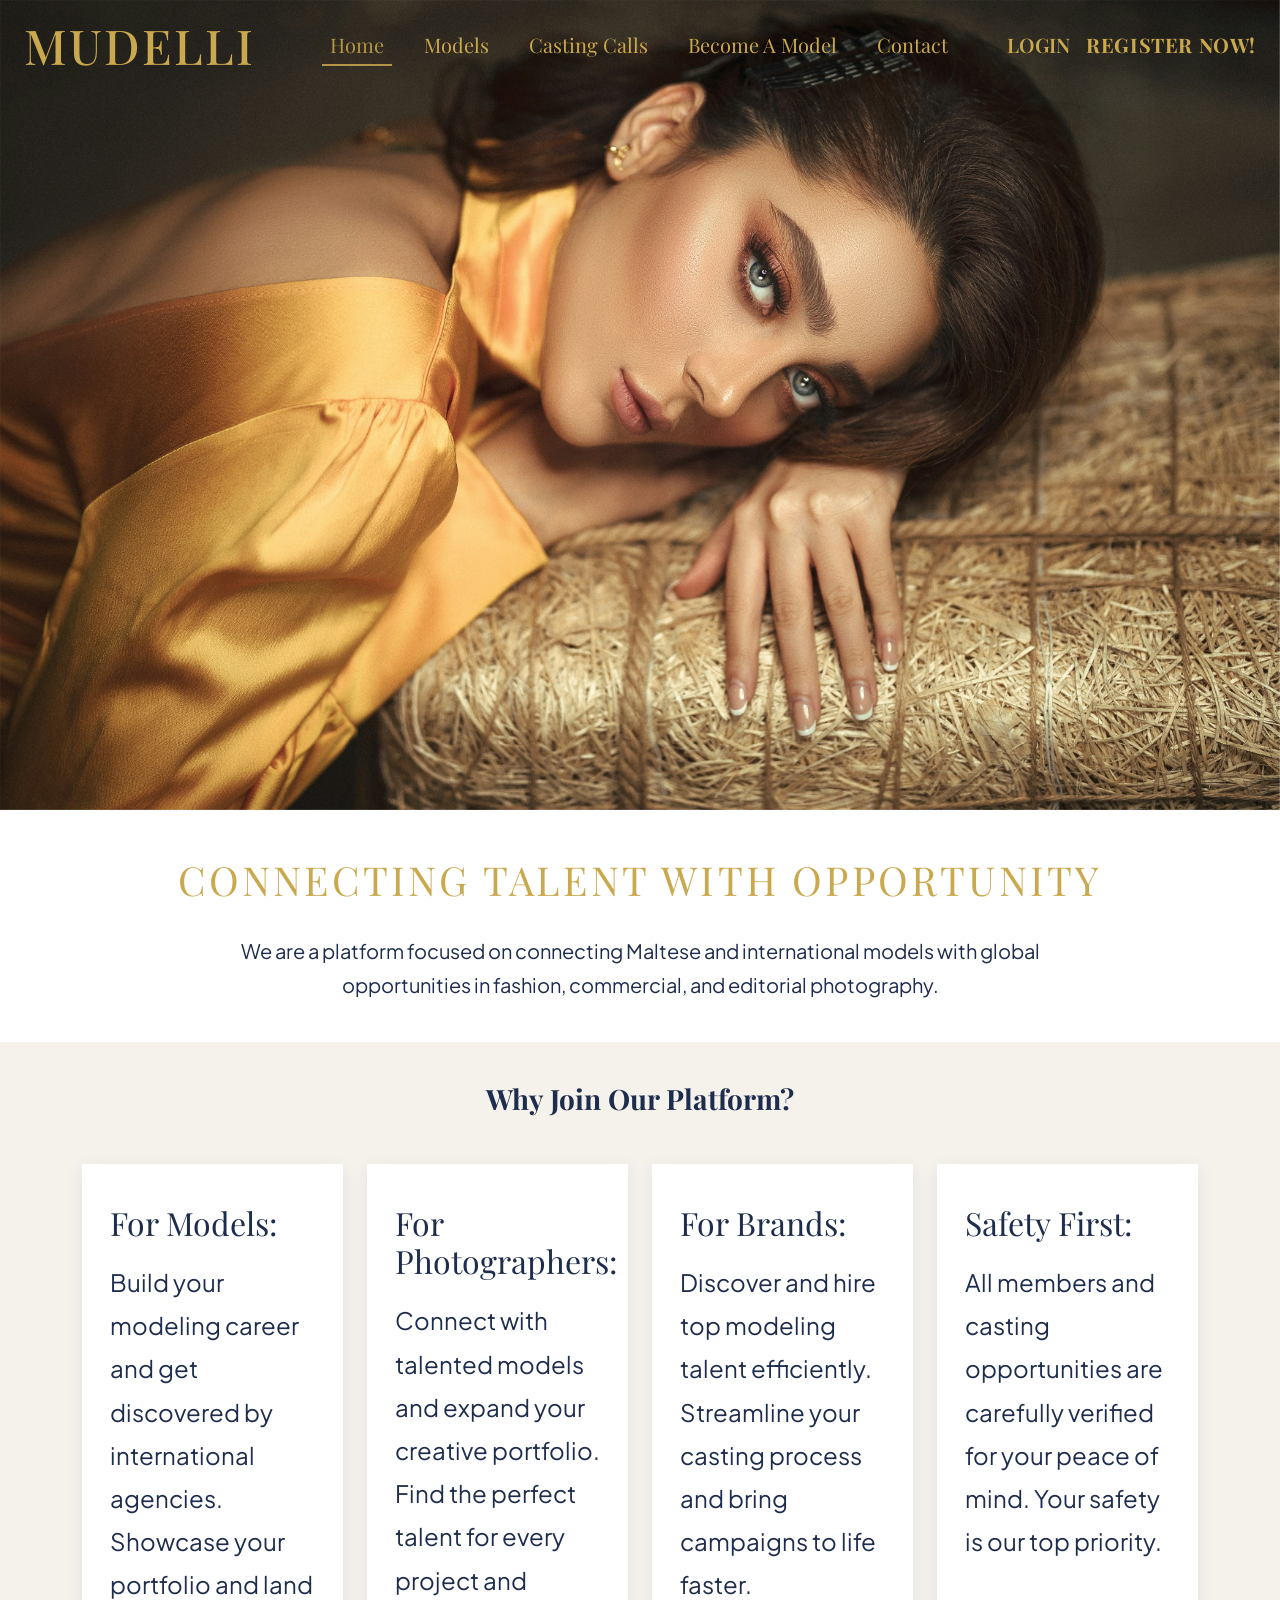
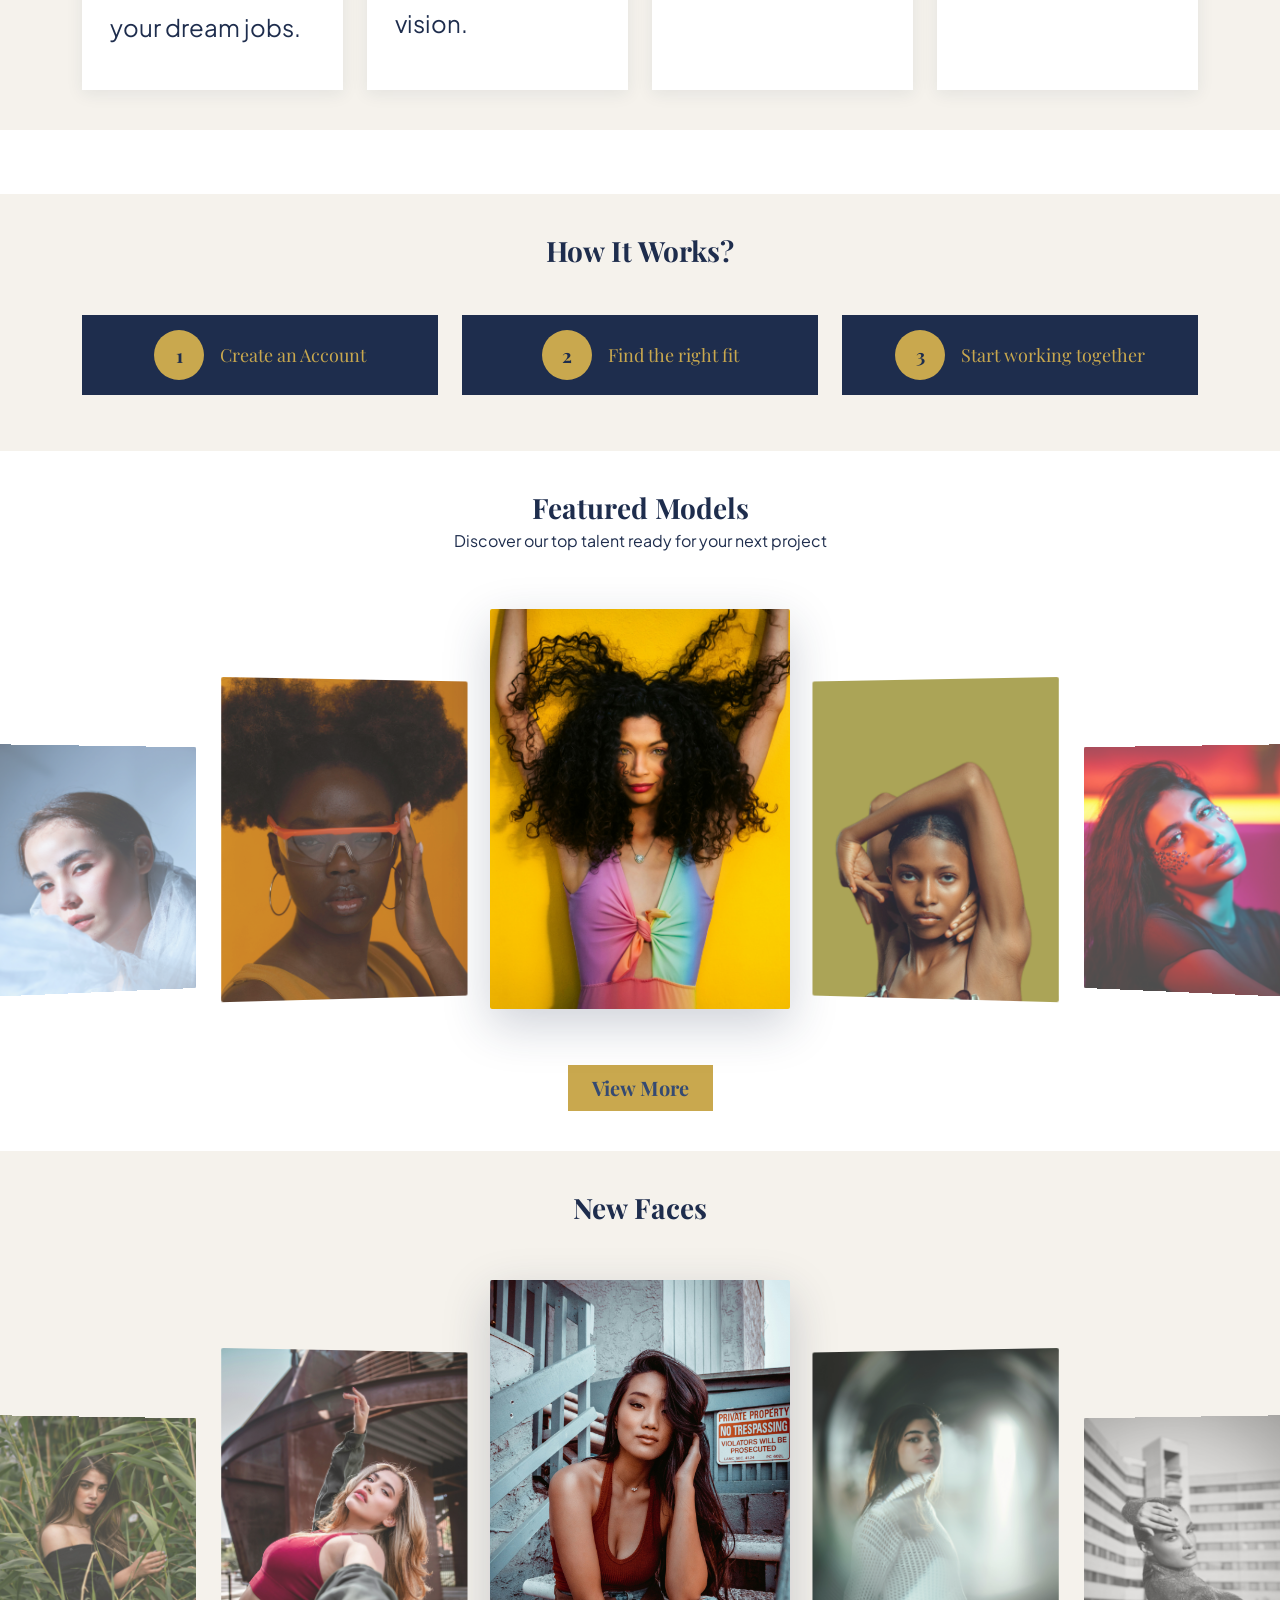
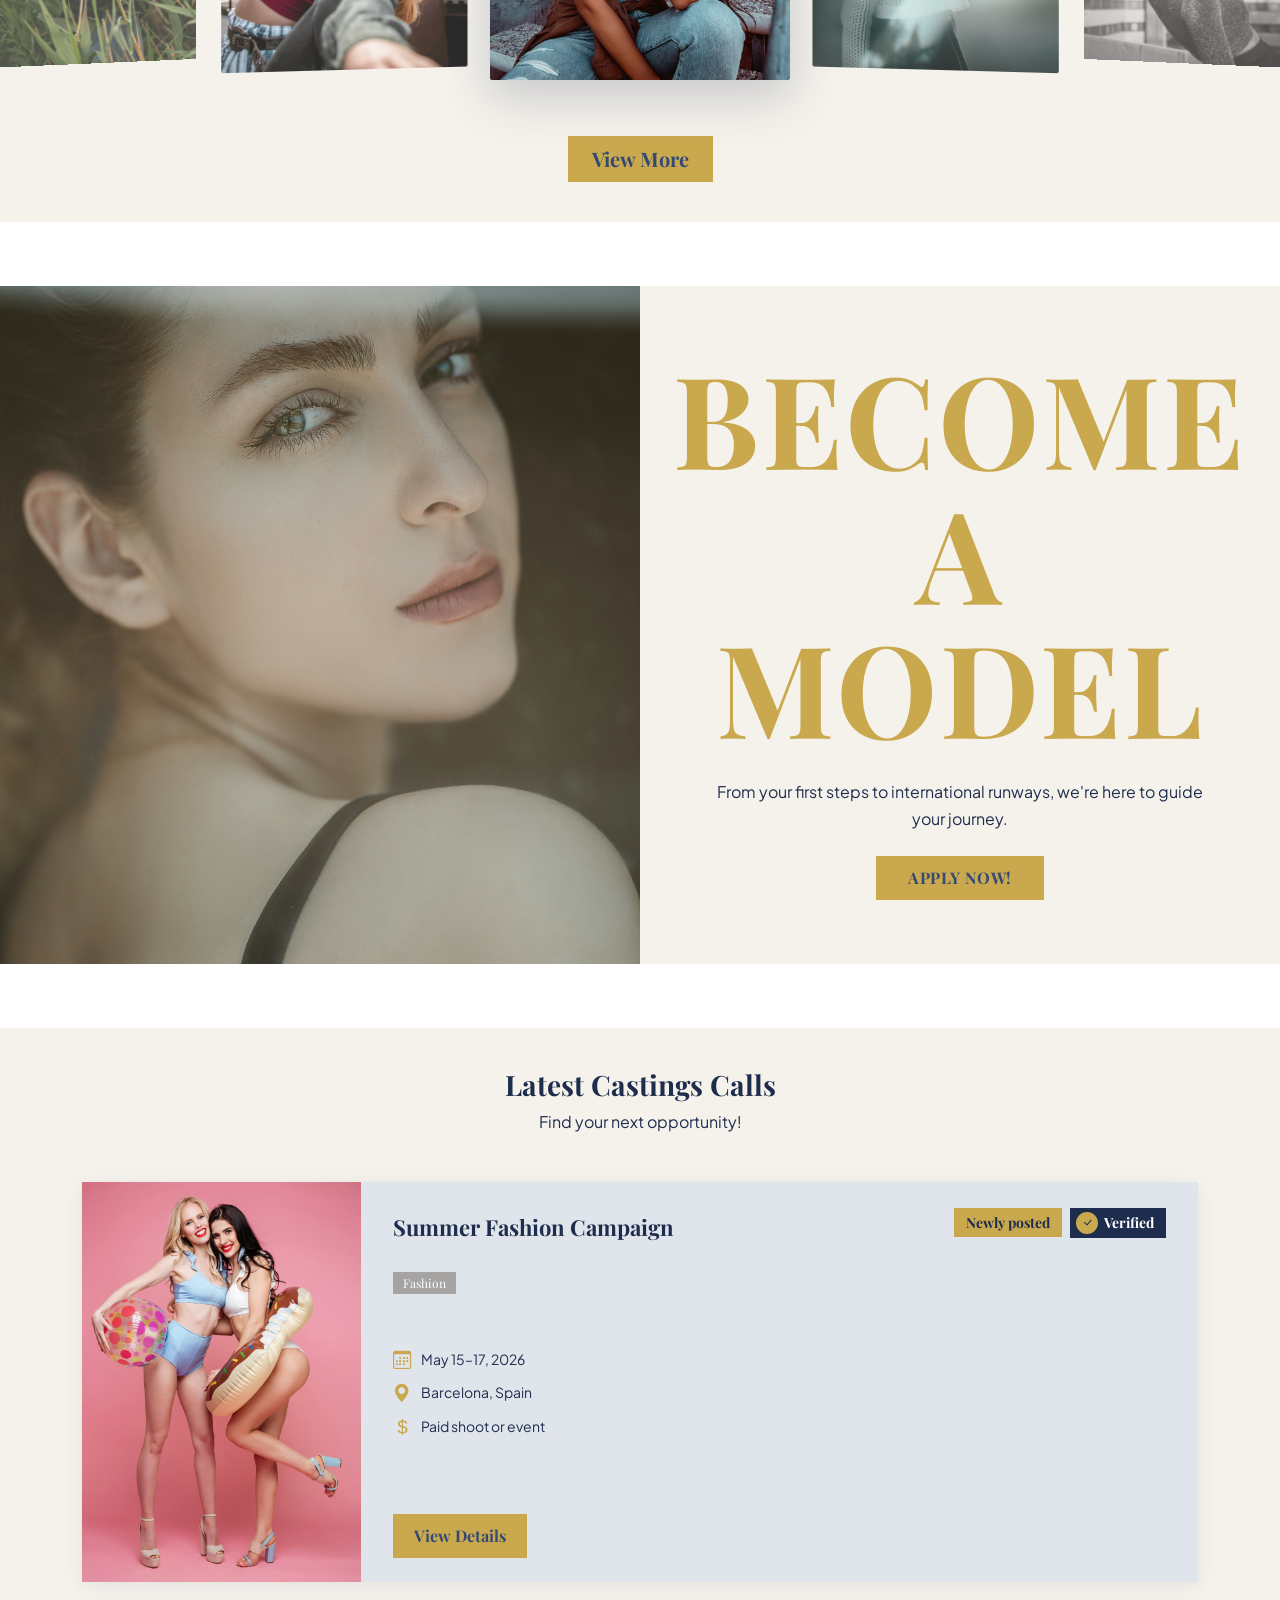
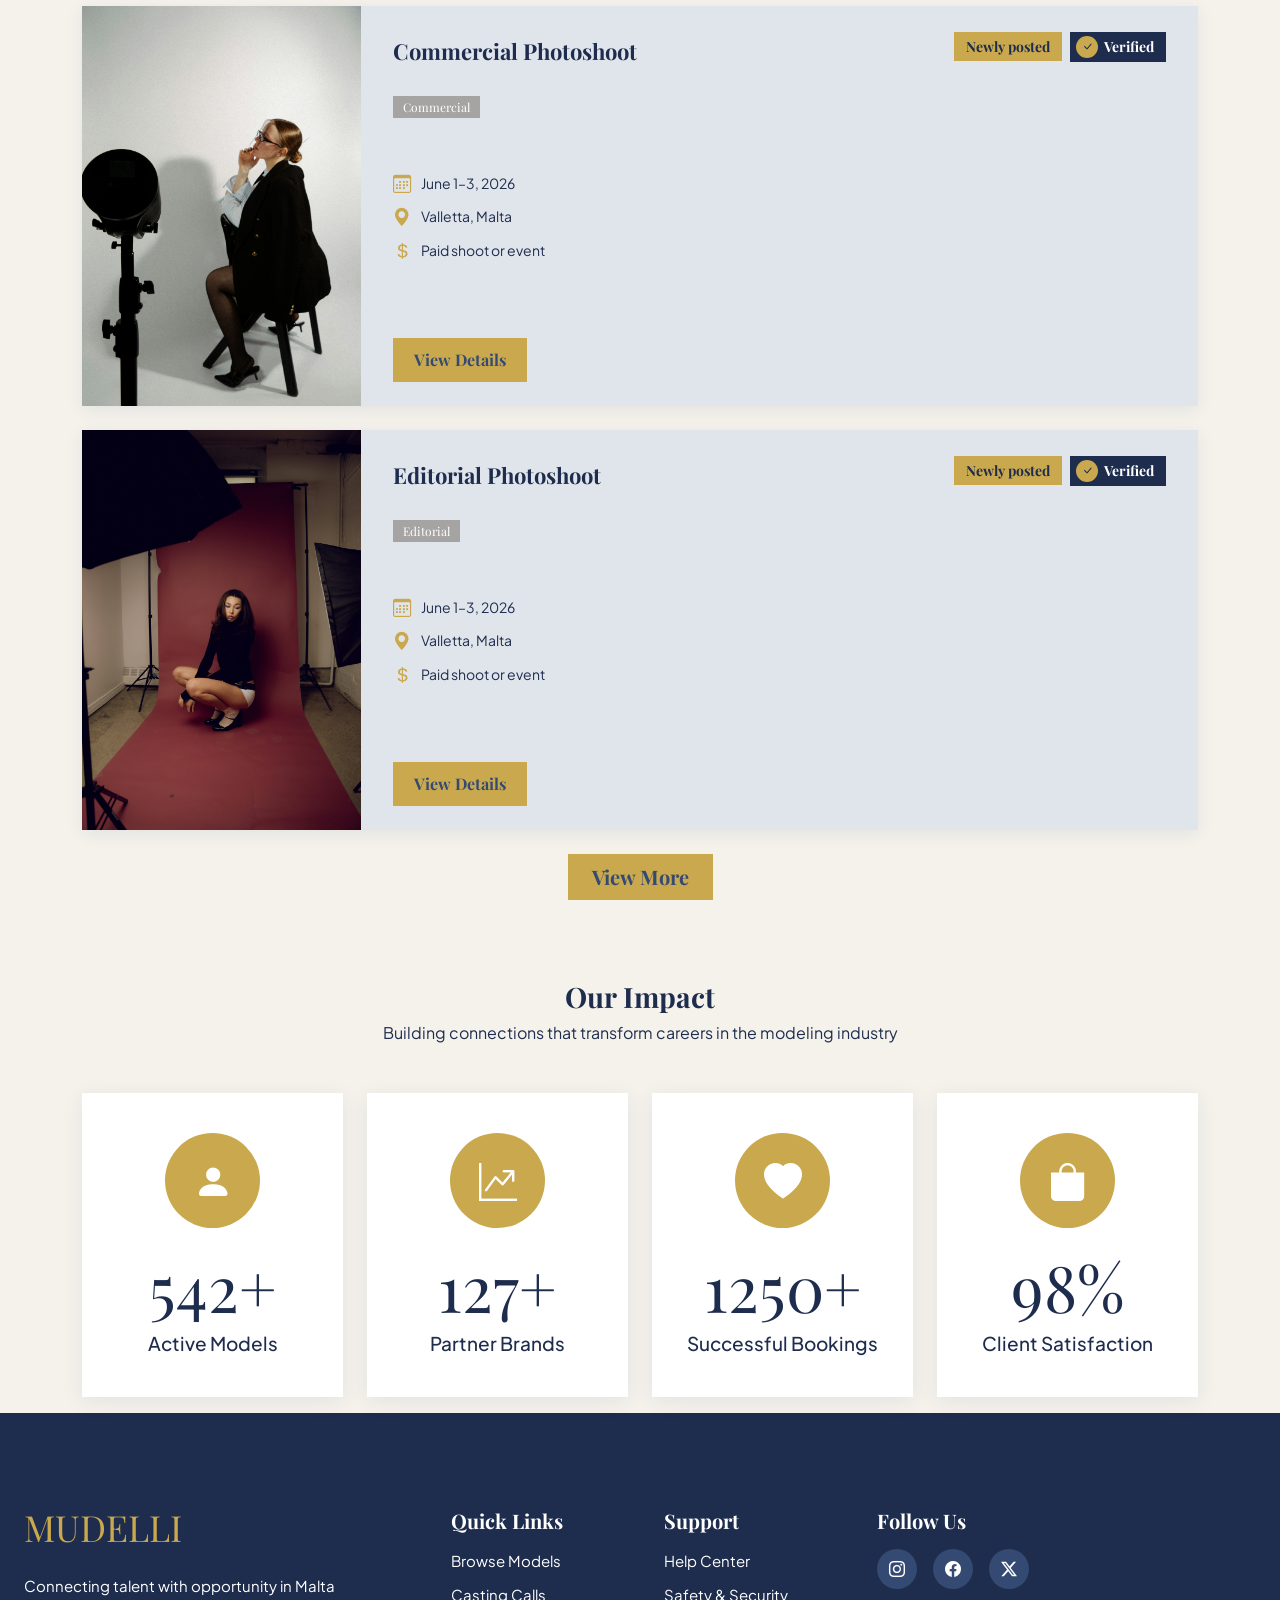
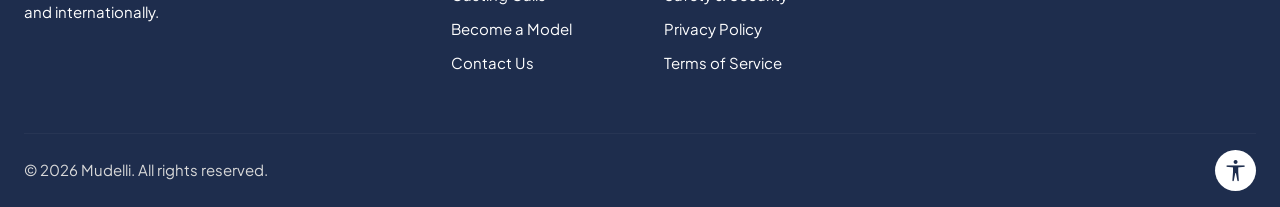
==== commit 6c5114c7: "Model.html Added models page with full model grid layout and a search bar" ====
--- a/index.html
+++ b/index.html
@@ -94,7 +94,7 @@
 
 
   <!-- ============================================================
-       MAIN — Primary page content 
+       MAIN page content 
   ============================================================ -->
   <main id="main-content">
 
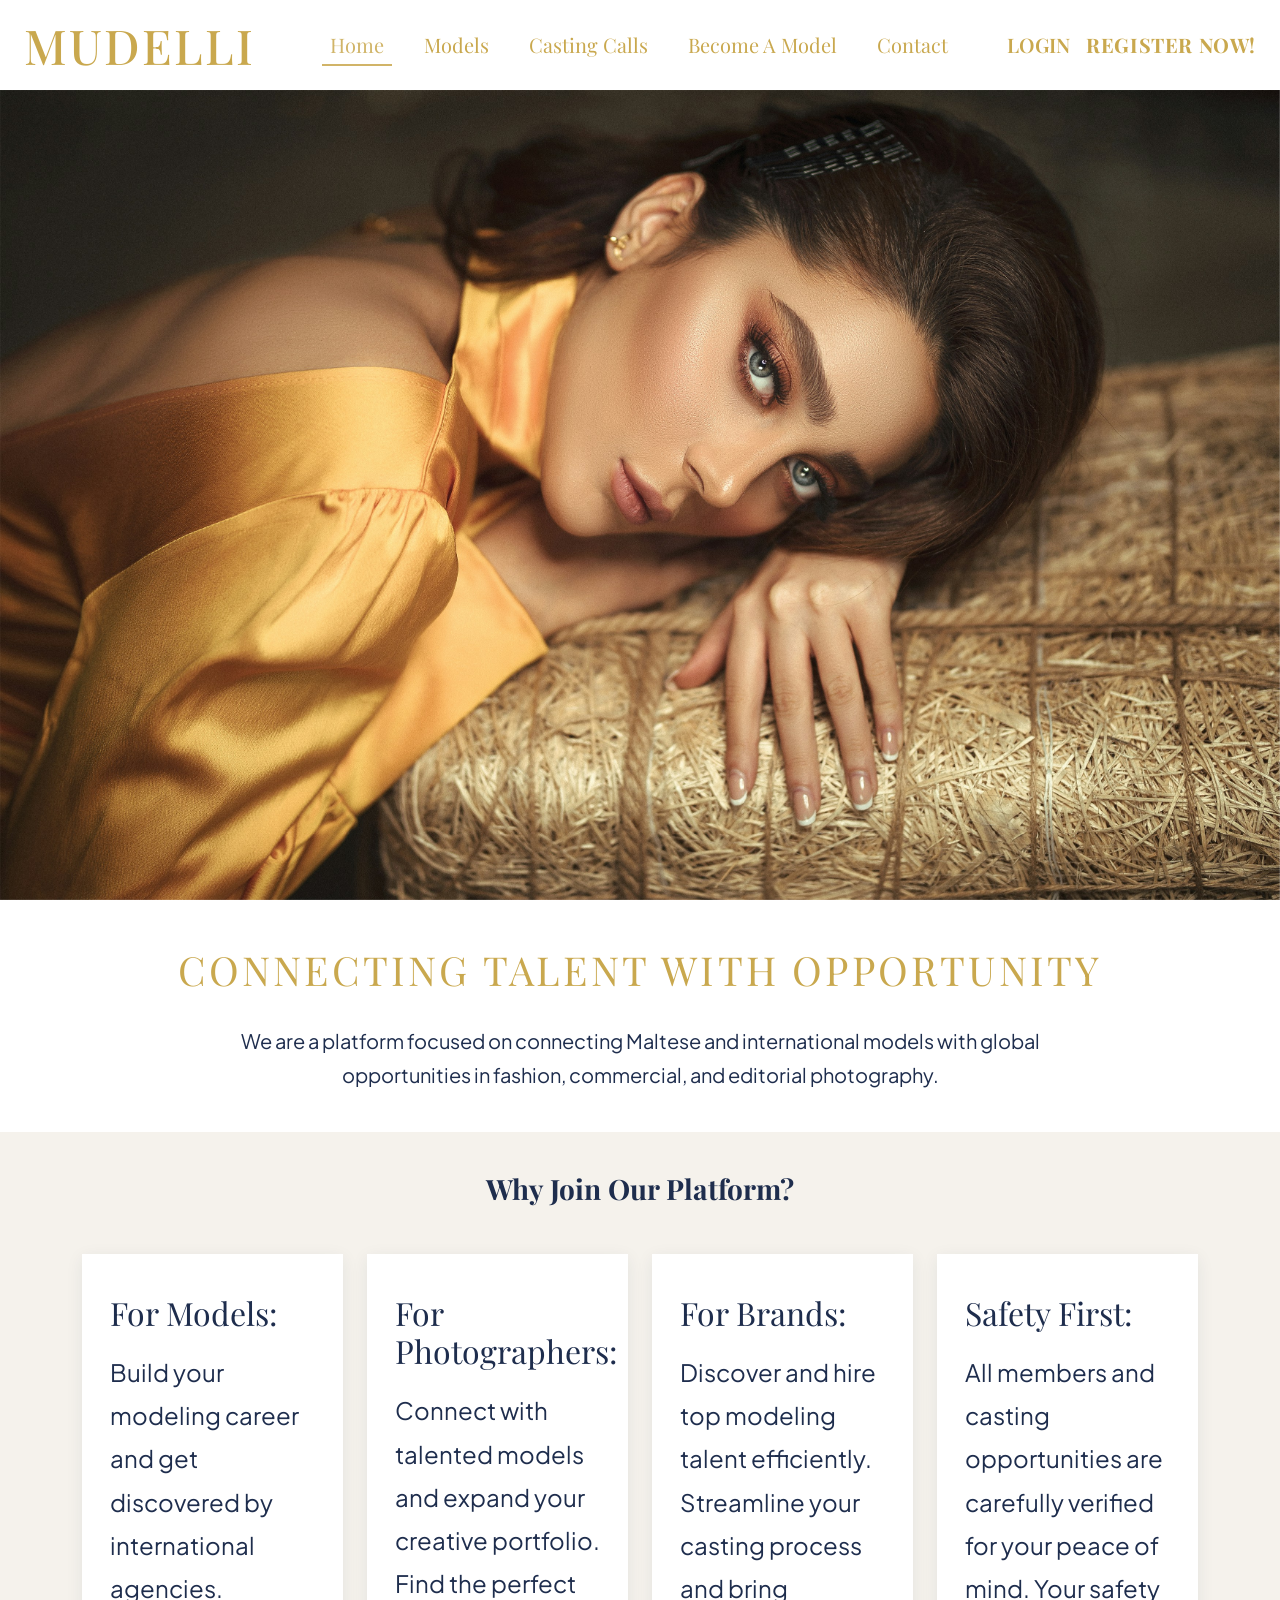
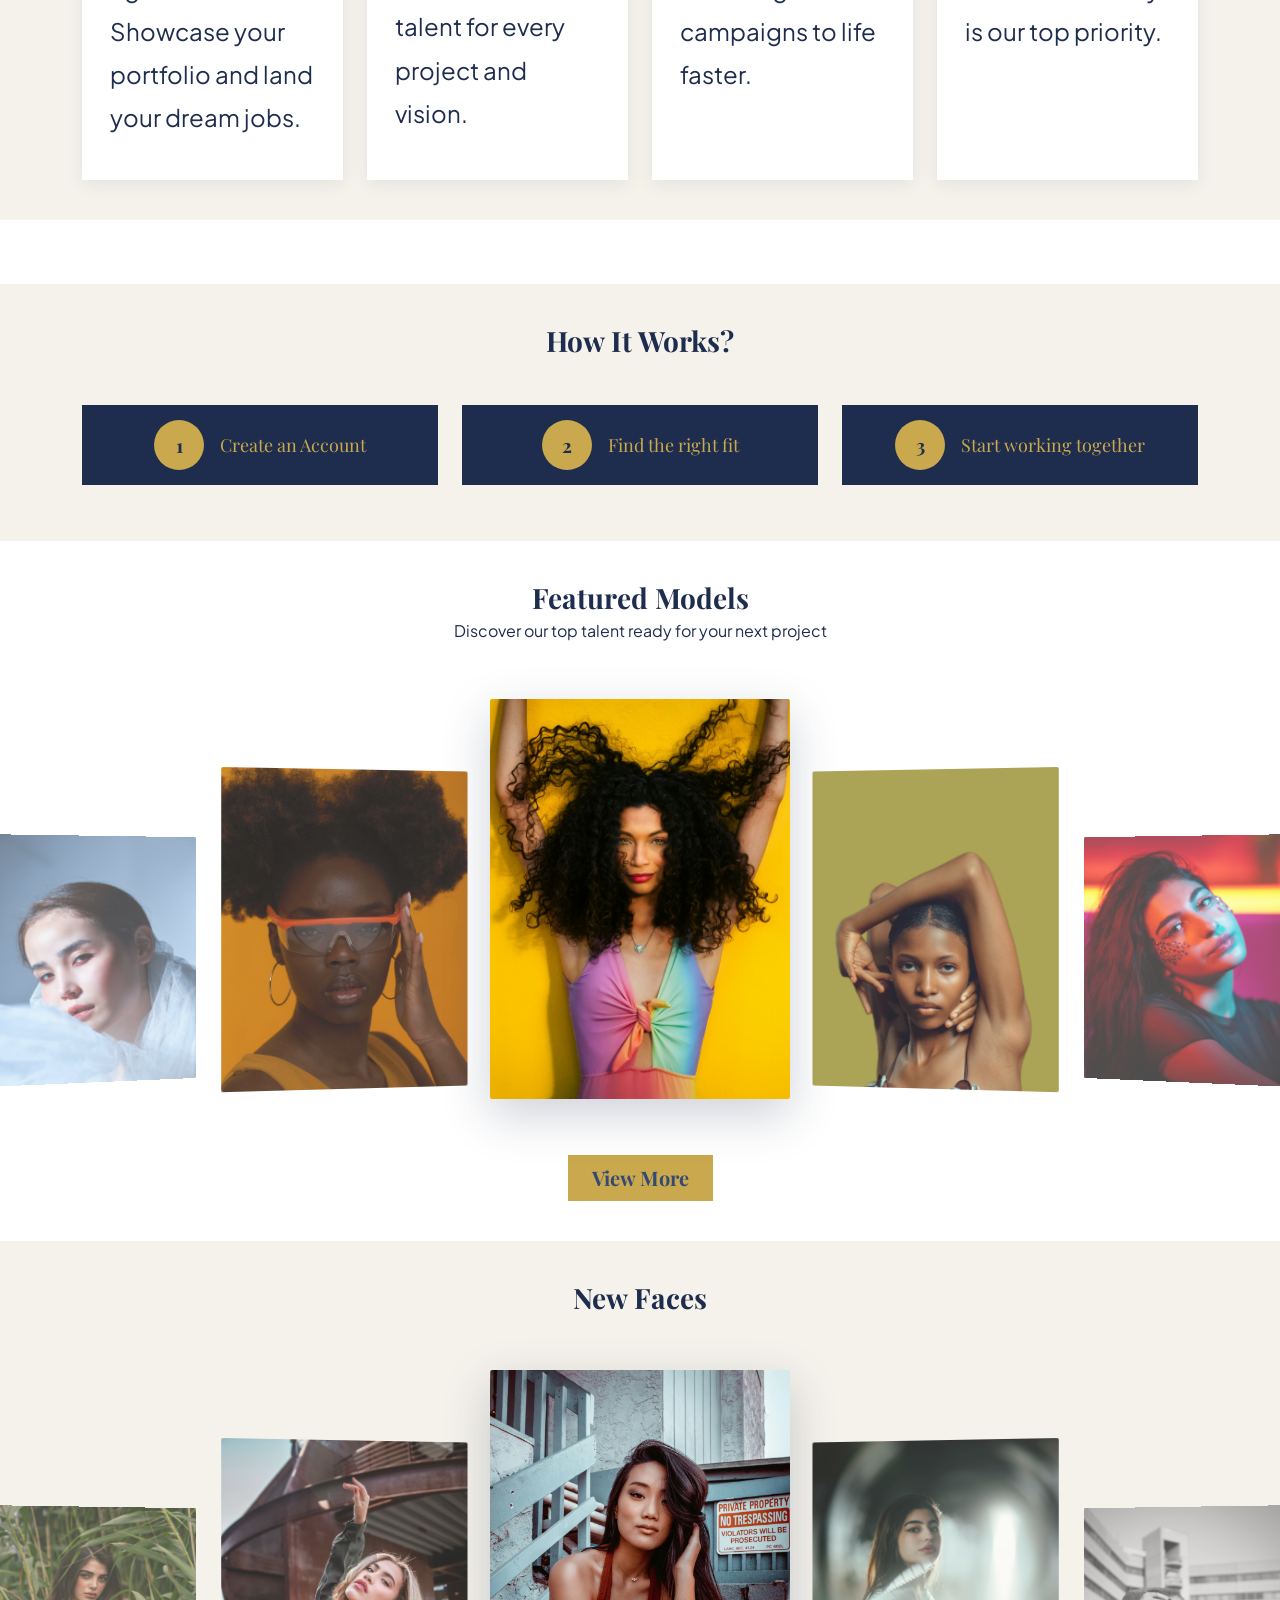
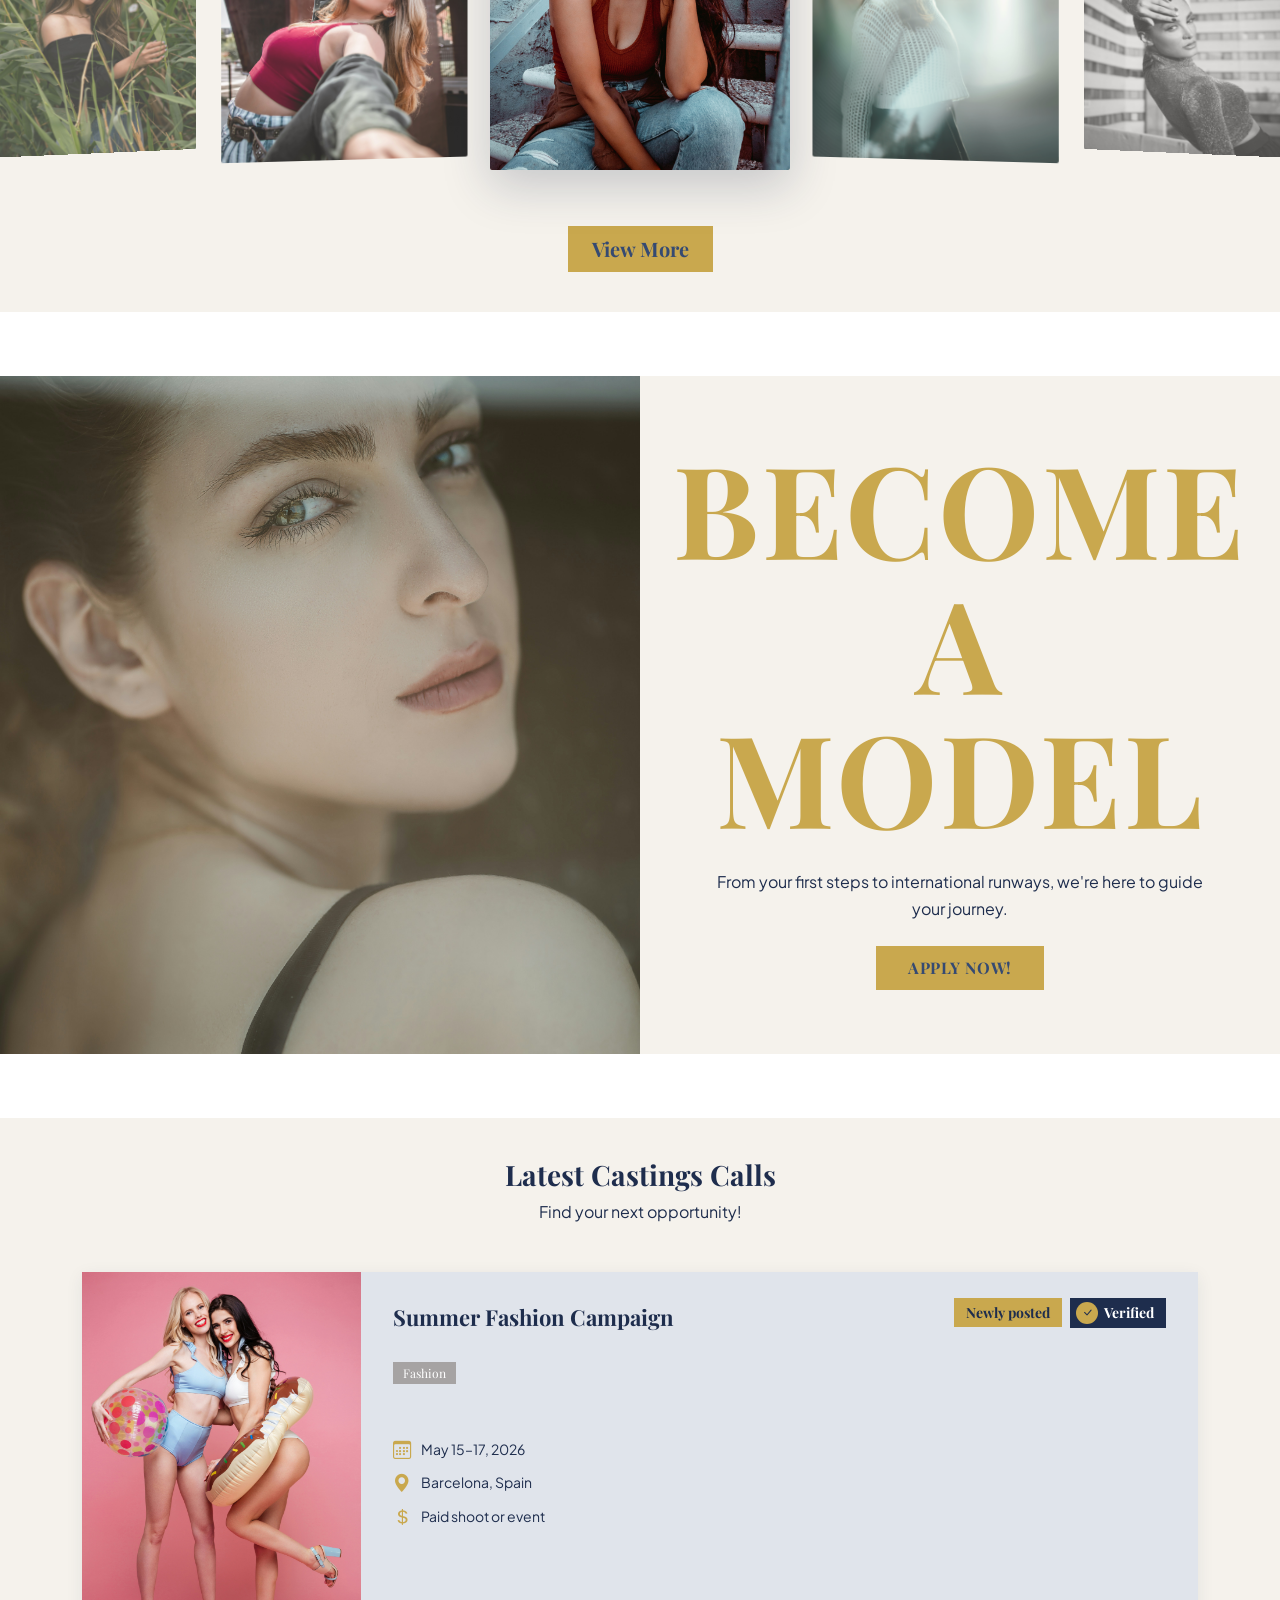
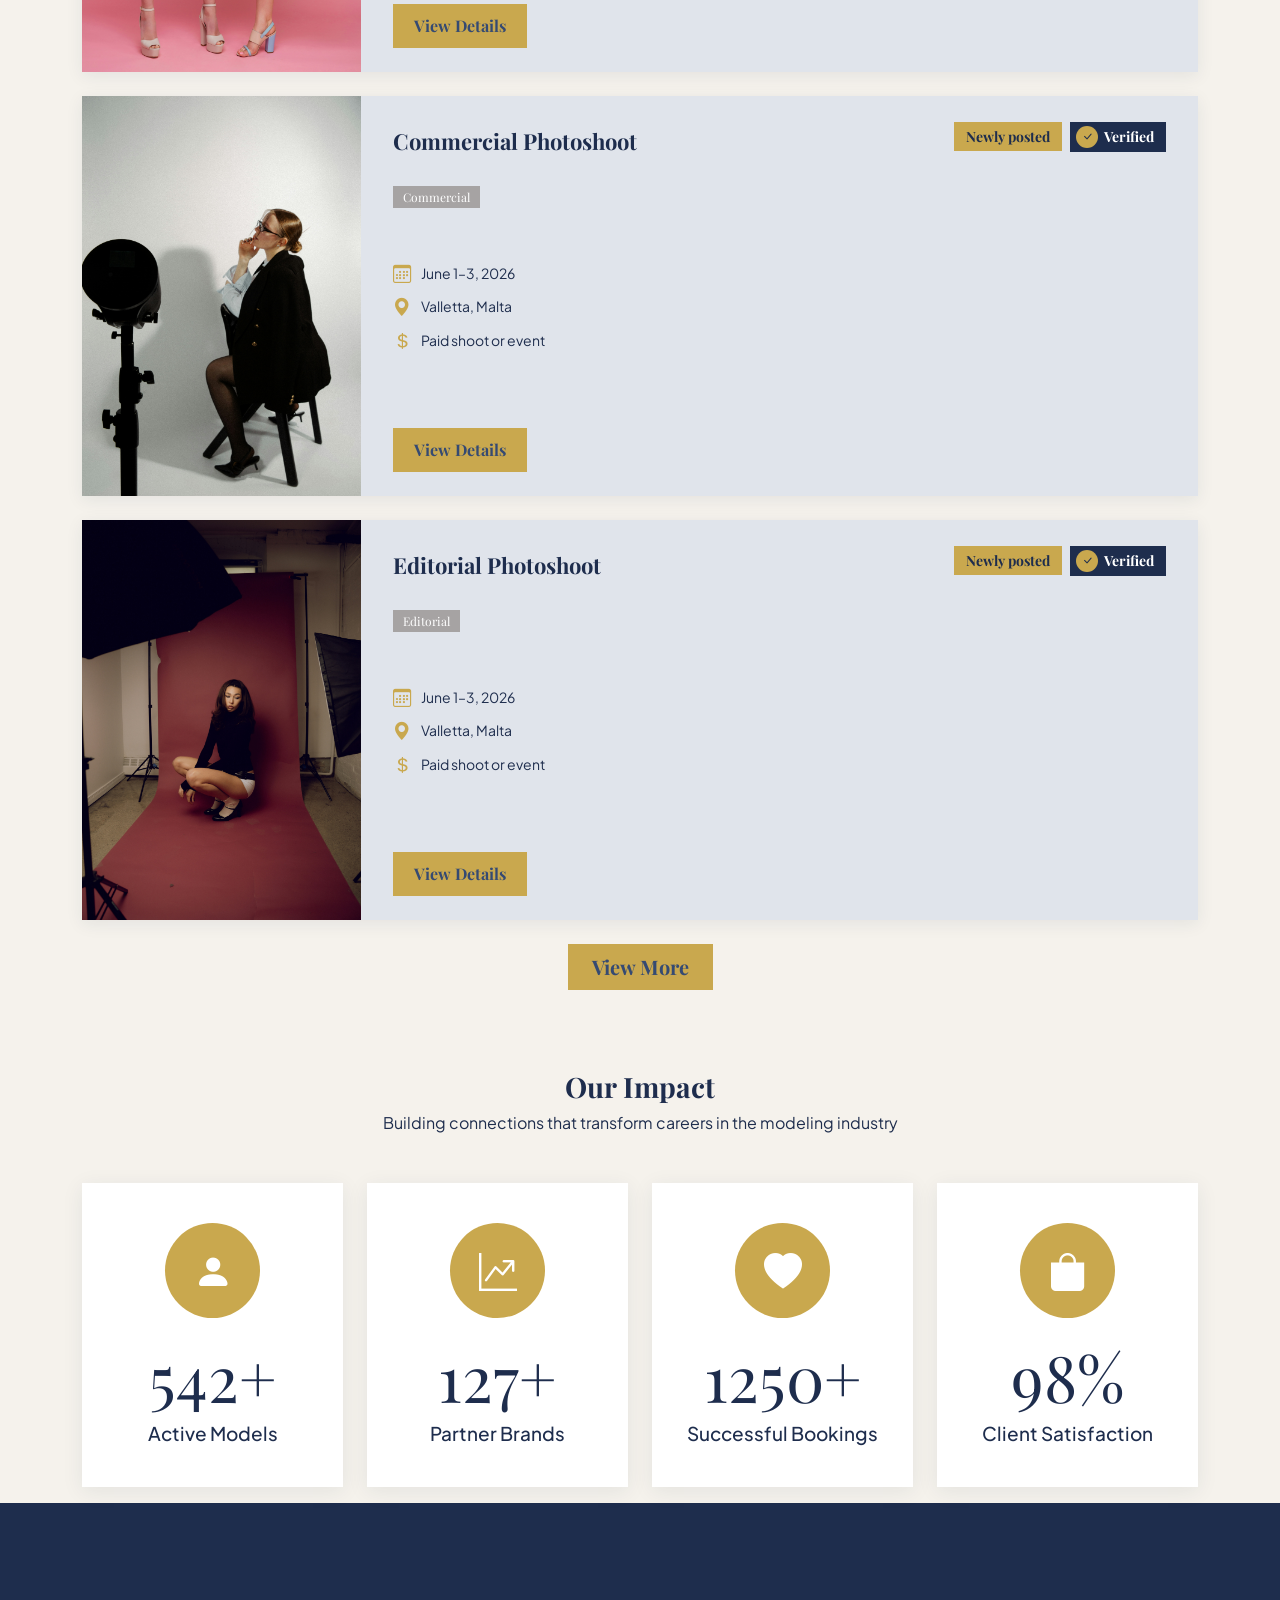
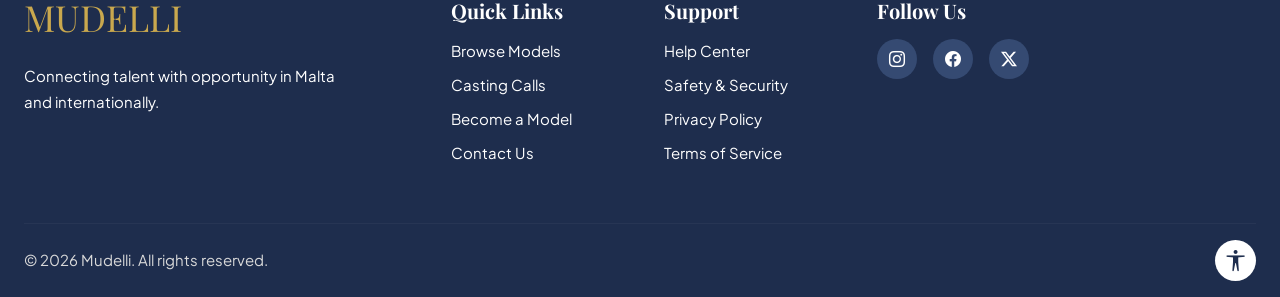
==== commit 86997233: "Fixed top removed All 12 pages - removed fixed-top from nav and changed to scrolls with the page" ====
--- a/index.html
+++ b/index.html
@@ -4,66 +4,84 @@
 <head>
   <meta charset="UTF-8" />
   <meta name="viewport" content="width=device-width, initial-scale=1.0" />
-  <!-- SEO description matches the platform's purpose -->
+ 
   <meta name="description"
     content="Mudelli — Connecting Maltese and international models with global opportunities in fashion, commercial, and editorial photography." />
 
   <title>Mudelli — Connecting Talent with Opportunity</title>
 
-  <!-- ── Bootstrap 5.3 CSS ─────────────────────────────────── -->
+  <!--
+      Bootstrap 5.3 CSS
+  -->
   <link href="https://cdn.jsdelivr.net/npm/bootstrap@5.3.3/dist/css/bootstrap.min.css" rel="stylesheet"
-    integrity="sha384-QWTKZyjpPEjISv5WaRU9OFeRpok6YctnYmDr5pNlyT2bRjXh0JMhjY6hW+ALEwIH" crossorigin="anonymous" />
-
-  <!-- ── Bootstrap Icons 1.11 ──────────────────────────────── -->
+    integrity="sha384-QWTKZyjpPEjISv5WaRU9OFeRpok6YctnYmDr5pNlyT2bRjXh0JMhjY6hW+ALEwIH"
+    crossorigin="anonymous" />
+  <script defer src="https://cdn.jsdelivr.net/npm/bootstrap@5.3.8/dist/js/bootstrap.bundle.min.js" integrity="sha384-sRIl4kxILFvY47J16cr9ZwB07vP4J8+LH7qKQnuqkuIAvNWLzeN8tE5YBujZqJLB" crossorigin="anonymous"></script>
+  <!--
+      Bootstrap Icons 1.11
+  -->
   <link href="https://cdn.jsdelivr.net/npm/bootstrap-icons@1.11.3/font/bootstrap-icons.min.css" rel="stylesheet" />
 
-  <!-- Google Fonts: Playfair Display and Plus Jakarta Sans -->
+  <!--
+      Google Fonts: Playfair Display and Plus Jakarta Sans
+  -->
   <link rel="preconnect" href="https://fonts.googleapis.com" />
   <link rel="preconnect" href="https://fonts.gstatic.com" crossorigin />
   <link
     href="https://fonts.googleapis.com/css2?family=Playfair+Display:ital,wght@0,400;0,500;0,600;0,700;0,800&family=Plus+Jakarta+Sans:wght@400;500;600&display=swap"
     rel="stylesheet" />
 
-  <!-- ── Custom styles ─────────────────────────────────────── -->
   <link rel="stylesheet" href="css/style.css" />
 </head>
 
 <body>
 
-  <!-- ============================================================
-       SKIP NAVIGATION — lets keyboard/screen-reader users jump past
-       repetitive navigation and straight to the page content
-  ============================================================ -->
+  <!--
+      SKIP NAVIGATION — lets keyboard/screen-reader users jump past
+      repetitive navigation and straight to the page content
+  -->
   <a class="skip-link visually-hidden-focusable" href="#main-content">Skip to main content</a>
 
-  <!-- ============================================================
-       HEADER — Fixed top navigation bar
-  ============================================================ -->
+  <!--
+      HEADER — Fixed top navigation bar
+  -->
   <header>
-    <nav class="navbar navbar-expand-lg navbar-dark mudelli-nav fixed-top" id="mainNav"
+    <nav class="navbar navbar-expand-lg navbar-dark mudelli-nav" id="mainNav"
       aria-label="Main site navigation">
       <div class="container-xxl px-4">
 
-        <!-- ── Brand Logo ─────────────────────────────────────── -->
-        <!-- aria-label gives screen readers the full context -->
+        <!--
+            Brand Logo
+        -->
+        <!--
+            aria-label gives screen readers the full context
+        -->
         <a class="navbar-brand mudelli-logo" href="index.html" aria-label="Mudelli — return to homepage">
           MUDELLI
         </a>
 
-        <!-- ── Mobile hamburger toggle ──────────────────────── -->
+        <!--
+            Mobile hamburger toggle
+        -->
         <button class="navbar-toggler border-0" type="button" data-bs-toggle="collapse"
           data-bs-target="#navbarContent" aria-controls="navbarContent" aria-expanded="false"
           aria-label="Toggle main navigation menu">
           <span class="navbar-toggler-icon"></span>
         </button>
 
-        <!-- ── Collapsible menu ─────────────────────────────── -->
+        <!--
+            Collapsible menu
+        -->
         <div class="collapse navbar-collapse" id="navbarContent">
 
-          <!-- Primary nav links centred between logo and auth buttons -->
+          <!--
+              Primary nav links centred between logo and auth buttons
+          -->
           <ul class="navbar-nav mx-auto gap-lg-4" role="list">
             <li class="nav-item" role="listitem">
-              <!-- aria-current="page" marks the active page for screen readers -->
+              <!--
+                  aria-current="page" marks the active page for screen readers
+              -->
               <a class="nav-link active" aria-current="page" href="index.html">Home</a>
             </li>
             <li class="nav-item" role="listitem">
@@ -80,29 +98,37 @@
             </li>
           </ul>
 
-          <!-- Auth action buttons -->
+          <!--
+              Auth action buttons
+          -->
           <div class="d-flex align-items-center gap-3 mt-3 mt-lg-0">
             <a href="login.html" class="btn-nav-auth" aria-label="Log in to your Mudelli account">LOGIN</a>
             <a href="login.html#register" class="btn-nav-auth btn-nav-register"
               aria-label="Create a new Mudelli account">REGISTER NOW!</a>
           </div>
 
-        </div><!-- /navbar-collapse -->
-      </div><!-- /container -->
+        </div>
+        <!--
+            end of navbar collapse
+        -->
+      </div>
+      <!--
+          end of container
+      -->
     </nav>
   </header>
 
 
-  <!-- ============================================================
-       MAIN page content 
-  ============================================================ -->
+  <!--
+      MAIN page content
+  -->
   <main id="main-content">
 
-    <!-- ==========================================================
-         SECTION 1 — HERO CAROUSEL
-         Full-width, auto-rotating carousel with six high-quality images.
-         Bootstrap carousel
-    ========================================================== -->
+    <!--
+        HERO CAROUSEL
+        Full-width, auto-rotating carousel with six high-quality images.
+        Bootstrap carousel
+    -->
     <section id="hero" aria-label="Hero — featured imagery slideshow">
 
       <div id="heroCarousel" class="carousel slide" data-bs-ride="carousel" data-bs-interval="3000">
@@ -126,23 +152,30 @@
             <img src="images/hero6.jpg" class="d-block w-100 hero-img" alt="Mudelli hero slide 6">
           </div>
         </div>
-      </div><!-- /carousel -->
+      </div>
+      <!--
+          end of carousel
+      -->
     </section>
 
 
-    <!-- ==========================================================
-         SECTION 2 — TAGLINE 
-"CONNECTING TALENT WITH OPPORTUNITY"
-    ========================================================== -->
+    <!--
+        TAGLINE
+        "CONNECTING TALENT WITH OPPORTUNITY"
+    -->
     <section id="about" class="tagline-section" aria-label="About Mudelli">
       <div class="container text-center">
 
-        <!-- Main tagline — gold, Playfair Display, all-caps -->
+        <!--
+            Main tagline — gold, Playfair Display, all-caps
+        -->
         <p class="tagline-headline" aria-label="Connecting talent with opportunity">
           CONNECTING TALENT WITH OPPORTUNITY
         </p>
 
-        <!-- Supporting description -->
+        <!--
+            Supporting description
+        -->
         <p class="tagline-sub">
           We are a platform focused on connecting Maltese and international models
           with global opportunities in fashion, commercial, and editorial photography.
@@ -152,9 +185,9 @@
     </section>
 
 
-    <!-- ==========================================================
-         SECTION 3 — WHY JOIN OUR PLATFORM?
-    ========================================================== -->
+    <!--
+        WHY JOIN OUR PLATFORM?
+    -->
     <section id="why-join" class="why-section" aria-labelledby="why-heading">
       <div class="container">
 
@@ -162,7 +195,9 @@
 
         <div class="row g-4 justify-content-center">
 
-          <!-- Card 1 — For Models -->
+          <!--
+              Card 1 — For Models
+          -->
           <div class="col-lg-3 col-md-6 col-sm-10">
             <article class="why-card h-100" aria-label="Benefits for Models">
               <div class="why-card-inner">
@@ -175,7 +210,9 @@
             </article>
           </div>
 
-          <!-- Card 2 — For Photographers -->
+          <!--
+              Card 2 — For Photographers
+          -->
           <div class="col-lg-3 col-md-6 col-sm-10">
             <article class="why-card h-100" aria-label="Benefits for Photographers">
               <div class="why-card-inner">
@@ -188,7 +225,9 @@
             </article>
           </div>
 
-          <!-- Card 3 — For Brands -->
+          <!--
+              Card 3 — For Brands
+          -->
           <div class="col-lg-3 col-md-6 col-sm-10">
             <article class="why-card h-100" aria-label="Benefits for Brands">
               <div class="why-card-inner">
@@ -201,7 +240,9 @@
             </article>
           </div>
 
-          <!-- Card 4 — Safety First -->
+          <!--
+              Card 4 — Safety First
+          -->
           <div class="col-lg-3 col-md-6 col-sm-10">
             <article class="why-card h-100" aria-label="Safety and verification policy">
               <div class="why-card-inner">
@@ -214,28 +255,38 @@
             </article>
           </div>
 
-        </div><!-- /row -->
-      </div><!-- /container -->
+        </div>
+        <!--
+            end of row
+        -->
+      </div>
+      <!--
+          end of container
+      -->
     </section>
 
 
 
 
-    <!-- ==========================================================
-         SECTION 5 — HOW IT WORKS
-         Three numbered steps on a cream background.
-         The step numbers (1–3) are inside gold circles and are
-         aria-hidden because the visible text already conveys order.
-    ========================================================== -->
+    <!--
+        HOW IT WORKS
+        Three numbered steps on a cream background.
+        The step numbers (1–3) are inside gold circles and are
+        aria-hidden because the visible text already conveys order.
+    -->
     <section id="how-it-works" class="how-section" aria-labelledby="how-heading">
       <div class="container">
 
         <h2 id="how-heading" class="section-title text-center mb-5">How It Works?</h2>
 
-        <!-- Steps presented as an ordered list for semantic order -->
+        <!--
+            Steps presented as an ordered list for semantic order
+        -->
         <ol class="row g-4 justify-content-center list-unstyled" aria-label="Platform steps">
 
-          <!-- Step 1: number circle sits inline on the left inside the navy bar -->
+          <!--
+              Step 1: number circle sits inline on the left inside the navy bar
+          -->
           <li class="col-lg-4 col-md-6">
             <div class="step-bar">
               <div class="step-number" aria-hidden="true">1</div>
@@ -243,7 +294,9 @@
             </div>
           </li>
 
-          <!-- Step 2 -->
+          <!--
+              Step 2
+          -->
           <li class="col-lg-4 col-md-6">
             <div class="step-bar">
               <div class="step-number" aria-hidden="true">2</div>
@@ -251,7 +304,9 @@
             </div>
           </li>
 
-          <!-- Step 3 -->
+          <!--
+              Step 3
+          -->
           <li class="col-lg-4 col-md-6">
             <div class="step-bar">
               <div class="step-number" aria-hidden="true">3</div>
@@ -264,115 +319,156 @@
     </section>
 
 
-<!-- ==========================================================
-     SECTION 6 — FEATURED MODELS (3D perspective layout)
-     Five portrait cards — centre largest, scaling smaller outward.
-========================================================== -->
+<!--
+    FEATURED MODELS (3D perspective layout)
+    Five portrait cards — centre largest, scaling smaller outward.
+-->
 <section id="featured-models" class="models-section" aria-labelledby="featured-heading">
   <div class="container-xxl">
 
-    <!-- Section heading — centred above the 3D layout -->
+    <!--
+        Section heading — centred above the 3D layout
+    -->
     <div class="text-center mb-4 px-4">
       <h2 id="featured-heading" class="section-title mb-1">Featured Models</h2>
       <p class="section-subtitle mb-0">Discover our top talent ready for your next project</p>
     </div>
 
-    <!-- 3D fan layout — five cards, centre card largest -->
+    <!--
+        3D fan layout — five cards, centre card largest
+    -->
     <div class="faces-3d-stage" role="list" aria-label="Featured models 3D showcase">
 
-      <!-- Far left — smallest -->
+      <!--
+          Far left — smallest
+      -->
       <div class="face-card face-sm" role="listitem">
         <img src="images/first.jpg" alt="Featured model portrait" loading="lazy" />
       </div>
 
-      <!-- Near left -->
+      <!--
+          Near left
+      -->
       <div class="face-card face-md" role="listitem">
         <img src="images/second.jpg" alt="Featured model portrait" loading="lazy" />
       </div>
 
-      <!-- Centre — largest, most prominent -->
+      <!--
+          Centre — largest, most prominent
+      -->
       <div class="face-card face-lg" role="listitem">
         <img src="images/third.jpg" alt="Featured model centre portrait" loading="lazy" />
       </div>
 
-      <!-- Near right -->
+      <!--
+          Near right
+      -->
       <div class="face-card face-md" role="listitem">
         <img src="images/fourth.jpg" alt="Featured model portrait" loading="lazy" />
       </div>
 
-      <!-- Far right — smallest -->
+      <!--
+          Far right — smallest
+      -->
       <div class="face-card face-sm" role="listitem">
         <img src="images/fifth.jpg" alt="Featured model portrait" loading="lazy" />
       </div>
 
-    </div><!-- /faces-3d-stage -->
-
-    <!-- View More centred below the carousel -->
+    </div>
+    <!--
+        end of faces 3d stage
+    -->
+
+    <!--
+        View More centred below the carousel
+    -->
     <div class="text-center mt-4">
       <a href="models.html" class="btn btn-view-more" aria-label="Browse all featured models">
         View More
       </a>
     </div>
 
-  </div><!-- /container -->
+  </div>
+  <!--
+      end of container
+  -->
 </section>
 
 
-    <!-- ==========================================================
-         SECTION 7 — NEW FACES
-         3D perspective-style card arrangement of five portrait
-         photos. The centre card is the largest; cards scale down
-         symmetrically outward to create visual depth.
-    ========================================================== -->
+    <!--
+        NEW FACES
+        3D perspective-style card arrangement of five portrait
+        photos. The centre card is the largest; cards scale down
+        symmetrically outward to create visual depth.
+    -->
     <section id="new-faces" class="new-faces-section" aria-labelledby="new-faces-heading">
       <div class="container-xxl">
 
-        <!-- Section heading — centred -->
+        <!--
+            Section heading — centred
+        -->
         <div class="text-center mb-4 px-4">
           <h2 id="new-faces-heading" class="section-title mb-0">New Faces</h2>
         </div>
 
-        <!-- 3D fan-layout — five cards, centre is largest -->
+        <!--
+            3D fan-layout — five cards, centre is largest
+        -->
         <div class="faces-3d-stage" role="list" aria-label="New model faces showcase">
 
-          <!-- Far left — smallest -->
+          <!--
+              Far left — smallest
+          -->
           <div class="face-card face-sm" role="listitem">
             <img
               src="images/newfaces1.jpg"
               alt="New face model — emerging talent portrait" loading="lazy" />
           </div>
 
-          <!-- Near left — slightly larger -->
+          <!--
+              Near left — slightly larger
+          -->
           <div class="face-card face-md" role="listitem">
             <img
               src="images/newfaces2.jpg"
               alt="New face model — rising star portrait" loading="lazy" />
           </div>
 
-          <!-- Centre — largest, most prominent -->
+          <!--
+              Centre — largest, most prominent
+          -->
           <div class="face-card face-lg" role="listitem">
             <img
               src="images/newfaces3.jpg"
               alt="New face model — featured centre portrait" loading="lazy" />
           </div>
 
-          <!-- Near right — slightly larger -->
+          <!--
+              Near right — slightly larger
+          -->
           <div class="face-card face-md" role="listitem">
             <img
               src="images/newfaces4.jpg"
               alt="New face model — portfolio portrait" loading="lazy" />
           </div>
 
-          <!-- Far right — smallest -->
+          <!--
+              Far right — smallest
+          -->
           <div class="face-card face-sm" role="listitem">
             <img
               src="images/newfaces5.jpg"
               alt="New face model — contemporary portrait" loading="lazy" />
           </div>
 
-        </div><!-- /faces-3d-stage -->
-
-        <!-- View More centred below -->
+        </div>
+        <!--
+            end of faces 3d stage
+        -->
+
+        <!--
+            View More centred below
+        -->
         <div class="text-center mt-4">
           <a href="new-faces.html" class="btn btn-view-more" aria-label="Browse all new faces">
             View More
@@ -383,15 +479,17 @@
     </section>
 
 
-    <!-- ==========================================================
-         SECTION 8 — BECOME A MODEL
-         Split layout: left = large gold headline + description + CTA;
-         right = full-height model photograph.
-    ========================================================== -->
+    <!--
+        BECOME A MODEL
+        Split layout: left = large gold headline + description + CTA;
+        right = full-height model photograph.
+    -->
     <section id="become-a-model" class="become-section" aria-labelledby="become-heading">
       <div class="row g-0">
 
-        <!-- Left column — model photograph -->
+        <!--
+            Left column — model photograph
+        -->
         <div class="col-lg-6 become-img-col">
           <img
             src="images/become-a-model.jpg"
@@ -399,16 +497,22 @@
             alt="Model in a professional photoshoot — representing the Mudelli modeling journey" loading="lazy" />
         </div>
 
-        <!-- Right column — text content -->
+        <!--
+            Right column — text content
+        -->
         <div class="col-lg-6 become-content d-flex flex-column justify-content-center">
-          <!-- "BECOME A MODEL" large display heading (gold) -->
+          <!--
+              "BECOME A MODEL" large display heading (gold)
+          -->
           <h2 id="become-heading" class="become-title" aria-label="Become a model with Mudelli">
             BECOME<br />A MODEL
           </h2>
           <p class="become-subtitle">
             From your first steps to international runways, we're here to guide your journey.
           </p>
-          <!-- Large CTA button — links to the dedicated page -->
+          <!--
+              Large CTA button — links to the dedicated page
+          -->
           <div class="mt-4">
             <a href="become-a-model.html" class="btn btn-apply-now"
               aria-label="Apply now to start your modeling career with Mudelli">
@@ -421,24 +525,30 @@
     </section>
 
 
-    <!-- ==========================================================
-         SECTION 4 — LATEST CASTING CALLS
-         Three horizontal casting-call cards, each linking to the
-         detail page. Uses <article> per card; icons are decorative
-         (aria-hidden) while meaningful text is in <span> beside them.
-    ========================================================== -->
+    <!--
+        LATEST CASTING CALLS
+        Three horizontal casting-call cards, each linking to the
+        detail page. Uses <article> per card; icons are decorative
+        (aria-hidden) while meaningful text is in <span> beside them.
+    -->
     <section id="casting-calls" class="castings-section" aria-labelledby="castings-heading">
       <div class="container">
 
-        <!-- Section heading + subtitle -->
+        <!--
+            Section heading + subtitle
+        -->
         <h2 id="castings-heading" class="section-title mb-2">Latest Castings Calls</h2>
         <p class="section-subtitle mb-5">Find your next opportunity!</p>
 
-        <!-- ── Casting Card 1 — Summer Fashion Campaign ──────── -->
+        <!--
+            Casting Card 1 — Summer Fashion Campaign
+        -->
         <article class="casting-card mb-4" aria-label="Casting call: Summer Fashion Campaign, Barcelona">
           <div class="row g-0">
 
-            <!-- Casting image (left) -->
+            <!--
+                Casting image (left)
+            -->
             <div class="col-md-4 col-lg-3">
               <img
                 src="images/summercampaign1.jpg"
@@ -446,11 +556,15 @@
                 alt="Summer Fashion Campaign — Barcelona photoshoot scene" />
             </div>
 
-            <!-- Casting details (right) -->
+            <!--
+                Casting details (right)
+            -->
             <div class="col-md-8 col-lg-9 casting-details-col">
               <div class="casting-content h-100 d-flex flex-column justify-content-between">
 
-                <!-- Row 1: title + Newly posted + Verified — all on same line -->
+                <!--
+                    Row 1: title + Newly posted + Verified — all on same line
+                -->
                 <div class="d-flex justify-content-between align-items-center flex-wrap gap-2 mb-1">
                   <h3 class="casting-title mb-0">Summer Fashion Campaign</h3>
                   <div class="d-flex align-items-center gap-2">
@@ -462,10 +576,14 @@
                   </div>
                 </div>
 
-                <!-- Row 2: category badge -->
+                <!--
+                    Row 2: category badge
+                -->
                 <span class="casting-badge d-inline-block mb-2" aria-label="Category: Fashion">Fashion</span>
 
-                <!-- Meta info with icons — icons are decorative, text carries meaning -->
+                <!--
+                    Meta info with icons — icons are decorative, text carries meaning
+                -->
                 <ul class="casting-meta list-unstyled mt-3" aria-label="Casting details">
                   <li>
                     <i class="bi bi-calendar3" aria-hidden="true"></i>
@@ -476,13 +594,17 @@
                     <span>Barcelona, Spain</span>
                   </li>
                   <li>
-                    <!-- Gold dollar icon indicates paid work -->
+                    <!--
+                        Gold dollar icon indicates paid work
+                    -->
                     <i class="bi bi-currency-dollar casting-dollar" aria-hidden="true"></i>
                     <span>Paid shoot or event</span>
                   </li>
                 </ul>
 
-                <!-- CTA button -->
+                <!--
+                    CTA button
+                -->
                 <div class="mt-4">
                   <a href="casting-detail.html" class="btn btn-casting"
                     aria-label="View details for Summer Fashion Campaign">
@@ -495,7 +617,9 @@
           </div>
         </article>
 
-        <!-- ── Casting Card 2 — Commercial Photoshoot ─────────── -->
+        <!--
+            Casting Card 2 — Commercial Photoshoot
+        -->
         <article class="casting-card mb-4" aria-label="Casting call: Commercial Photoshoot, Valletta">
           <div class="row g-0">
 
@@ -544,7 +668,9 @@
           </div>
         </article>
 
-        <!-- ── Casting Card 3 — Editorial Photoshoot ──────────── -->
+        <!--
+            Casting Card 3 — Editorial Photoshoot
+        -->
         <article class="casting-card mb-4" aria-label="Casting call: Editorial Photoshoot, Valletta">
           <div class="row g-0">
 
@@ -593,21 +719,26 @@
           </div>
         </article>
 
-        <!-- "View all" link below the cards -->
+        <!--
+            "View all" link below the cards
+        -->
         <div class="text-center mt-3">
           <a href="casting-calls.html" class="btn btn-view-more" aria-label="Browse all casting calls">
             View More
           </a>
         </div>
 
-      </div><!-- /container -->
+      </div>
+      <!--
+          end of container
+      -->
     </section>
 
-    <!-- ==========================================================
-         SECTION 9 — OUR IMPACT
-         Four statistics presented in white cards with gold icon
-         circles. Each stat has a visually large number and a label.
-    ========================================================== -->
+    <!--
+        OUR IMPACT
+        Four statistics presented in white cards with gold icon
+        circles. Each stat has a visually large number and a label.
+    -->
     <section id="our-impact" class="impact-section" aria-labelledby="impact-heading">
       <div class="container">
 
@@ -618,20 +749,28 @@
 
         <div class="row g-4 justify-content-center">
 
-          <!-- Stat 1 — Active Models -->
+          <!--
+              Stat 1 — Active Models
+          -->
           <div class="col-lg-3 col-md-6 col-sm-10">
             <div class="impact-card text-center">
-              <!-- Gold circle icon -->
+              <!--
+                  Gold circle icon
+              -->
               <div class="impact-icon" aria-hidden="true">
                 <i class="bi bi-person-fill"></i>
               </div>
-              <!-- Screen readers read the full stat -->
+              <!--
+                  Screen readers read the full stat
+              -->
               <p class="impact-number" aria-label="542 plus active models">542+</p>
               <p class="impact-label">Active Models</p>
             </div>
           </div>
 
-          <!-- Stat 2 — Partner Brands -->
+          <!--
+              Stat 2 — Partner Brands
+          -->
           <div class="col-lg-3 col-md-6 col-sm-10">
             <div class="impact-card text-center">
               <div class="impact-icon" aria-hidden="true">
@@ -642,7 +781,9 @@
             </div>
           </div>
 
-          <!-- Stat 3 — Successful Bookings -->
+          <!--
+              Stat 3 — Successful Bookings
+          -->
           <div class="col-lg-3 col-md-6 col-sm-10">
             <div class="impact-card text-center">
               <div class="impact-icon" aria-hidden="true">
@@ -653,7 +794,9 @@
             </div>
           </div>
 
-          <!-- Stat 4 — Client Satisfaction -->
+          <!--
+              Stat 4 — Client Satisfaction
+          -->
           <div class="col-lg-3 col-md-6 col-sm-10">
             <div class="impact-card text-center">
               <div class="impact-icon" aria-hidden="true">
@@ -664,24 +807,35 @@
             </div>
           </div>
 
-        </div><!-- /row -->
-      </div><!-- /container -->
+        </div>
+        <!--
+            end of row
+        -->
+      </div>
+      <!--
+          end of container
+      -->
     </section>
 
-  </main><!-- /main#main-content -->
-
-
-  <!-- ============================================================
-       FOOTER
-       Dark navy background. Four columns: brand, quick links,
-       support, and social. role="contentinfo" is the landmark.
-  ============================================================ -->
+  </main>
+  <!--
+      end of mainmain content
+  -->
+
+
+  <!--
+      FOOTER
+      Dark navy background. Four columns: brand, quick links,
+      support, and social. role="contentinfo" is the landmark.
+  -->
   <footer class="mudelli-footer" role="contentinfo" aria-label="Site footer">
     <div class="container-xxl px-4">
 
       <div class="row g-5 py-5">
 
-        <!-- Column 1 — Brand -->
+        <!--
+            Column 1 — Brand
+        -->
         <div class="col-lg-4 col-md-12">
           <a href="index.html" class="footer-logo d-inline-block mb-3"
             aria-label="Mudelli — return to homepage">MUDELLI</a>
@@ -690,10 +844,14 @@
           </p>
         </div>
 
-        <!-- Column 2 — Quick Links -->
+        <!--
+            Column 2 — Quick Links
+        -->
         <div class="col-lg-2 col-md-4 col-6">
           <h3 class="footer-heading">Quick Links</h3>
-          <!-- Distinct aria-label distinguishes this nav from the main header nav -->
+          <!--
+              Distinct aria-label distinguishes this nav from the main header nav
+          -->
           <nav aria-label="Footer quick links navigation">
             <ul class="footer-links list-unstyled">
               <li><a href="models.html">Browse Models</a></li>
@@ -704,7 +862,9 @@
           </nav>
         </div>
 
-        <!-- Column 3 — Support -->
+        <!--
+            Column 3 — Support
+        -->
         <div class="col-lg-2 col-md-4 col-6">
           <h3 class="footer-heading">Support</h3>
           <nav aria-label="Footer support links navigation">
@@ -717,10 +877,14 @@
           </nav>
         </div>
 
-        <!-- Column 4 — Follow Us (social icons) -->
+        <!--
+            Column 4 — Follow Us (social icons)
+        -->
         <div class="col-lg-4 col-md-4">
           <h3 class="footer-heading">Follow Us</h3>
-          <!-- Each social link has a descriptive aria-label -->
+          <!--
+              Each social link has a descriptive aria-label
+          -->
           <div class="social-icons d-flex gap-3" role="list" aria-label="Social media links">
             <a href="#" class="social-icon" aria-label="Follow Mudelli on Instagram" role="listitem">
               <i class="bi bi-instagram" aria-hidden="true"></i>
@@ -734,34 +898,48 @@
           </div>
         </div>
 
-      </div><!-- /row -->
-
-      <!-- Horizontal rule separating content from copyright -->
+      </div>
+      <!--
+          end of row
+      -->
+
+      <!--
+          Horizontal rule separating content from copyright
+      -->
       <hr class="footer-divider" aria-hidden="true" />
 
-      <!-- Bottom bar: copyright + accessibility button -->
+      <!--
+          Bottom bar: copyright + accessibility button
+      -->
       <div class="d-flex flex-wrap justify-content-between align-items-center py-3 gap-3">
         <p class="footer-copyright mb-0">© 2026 Mudelli. All rights reserved.</p>
 
-        <!-- Accessibility widget trigger — opens a modal/panel (placeholder) -->
+        <!--
+            Accessibility widget trigger — opens a modal/panel (placeholder)
+        -->
         <button class="accessibility-btn" type="button" aria-label="Open accessibility options"
           aria-haspopup="dialog">
           <i class="bi bi-universal-access" aria-hidden="true"></i>
         </button>
       </div>
 
-    </div><!-- /container -->
+    </div>
+    <!--
+        end of container
+    -->
   </footer>
 
 
-  <!-- ============================================================
-       BOOTSTRAP 5 BUNDLE — includes Popper for dropdowns/tooltips
-  ============================================================ -->
+  <!--
+      BOOTSTRAP 5 BUNDLE — includes Popper for dropdowns/tooltips
+  -->
   <script src="https://cdn.jsdelivr.net/npm/bootstrap@5.3.3/dist/js/bootstrap.bundle.min.js"
     integrity="sha384-YvpcrYf0tY3lHB60NNkmXc4s9bIOgUxi8T/jzmA36oqMWERKf0aCMtX6tkTQlCiW"
     crossorigin="anonymous"></script>
 
-  <!-- Navbar scroll effect -->
+  <!--
+      Navbar scroll effect
+  -->
   <script>
     window.addEventListener('scroll', function () {
       var nav = document.getElementById('mainNav');
@@ -769,7 +947,9 @@
     }, { passive: true });
   </script>
 
-  <!-- Hero carousel autoplay -->
+  <!--
+      Hero carousel autoplay
+  -->
   <script>
     window.onload = function() {
       var myCarousel = document.querySelector('#heroCarousel');
@@ -782,7 +962,9 @@
     };
   </script>
 
-  <!-- Featured Models 3D carousel — drag/swipe to rotate -->
+  <!--
+      Featured Models 3D carousel — drag/swipe to rotate
+  -->
   <script>
     (function () {
       var stage = document.querySelector('#featured-models .faces-3d-stage');
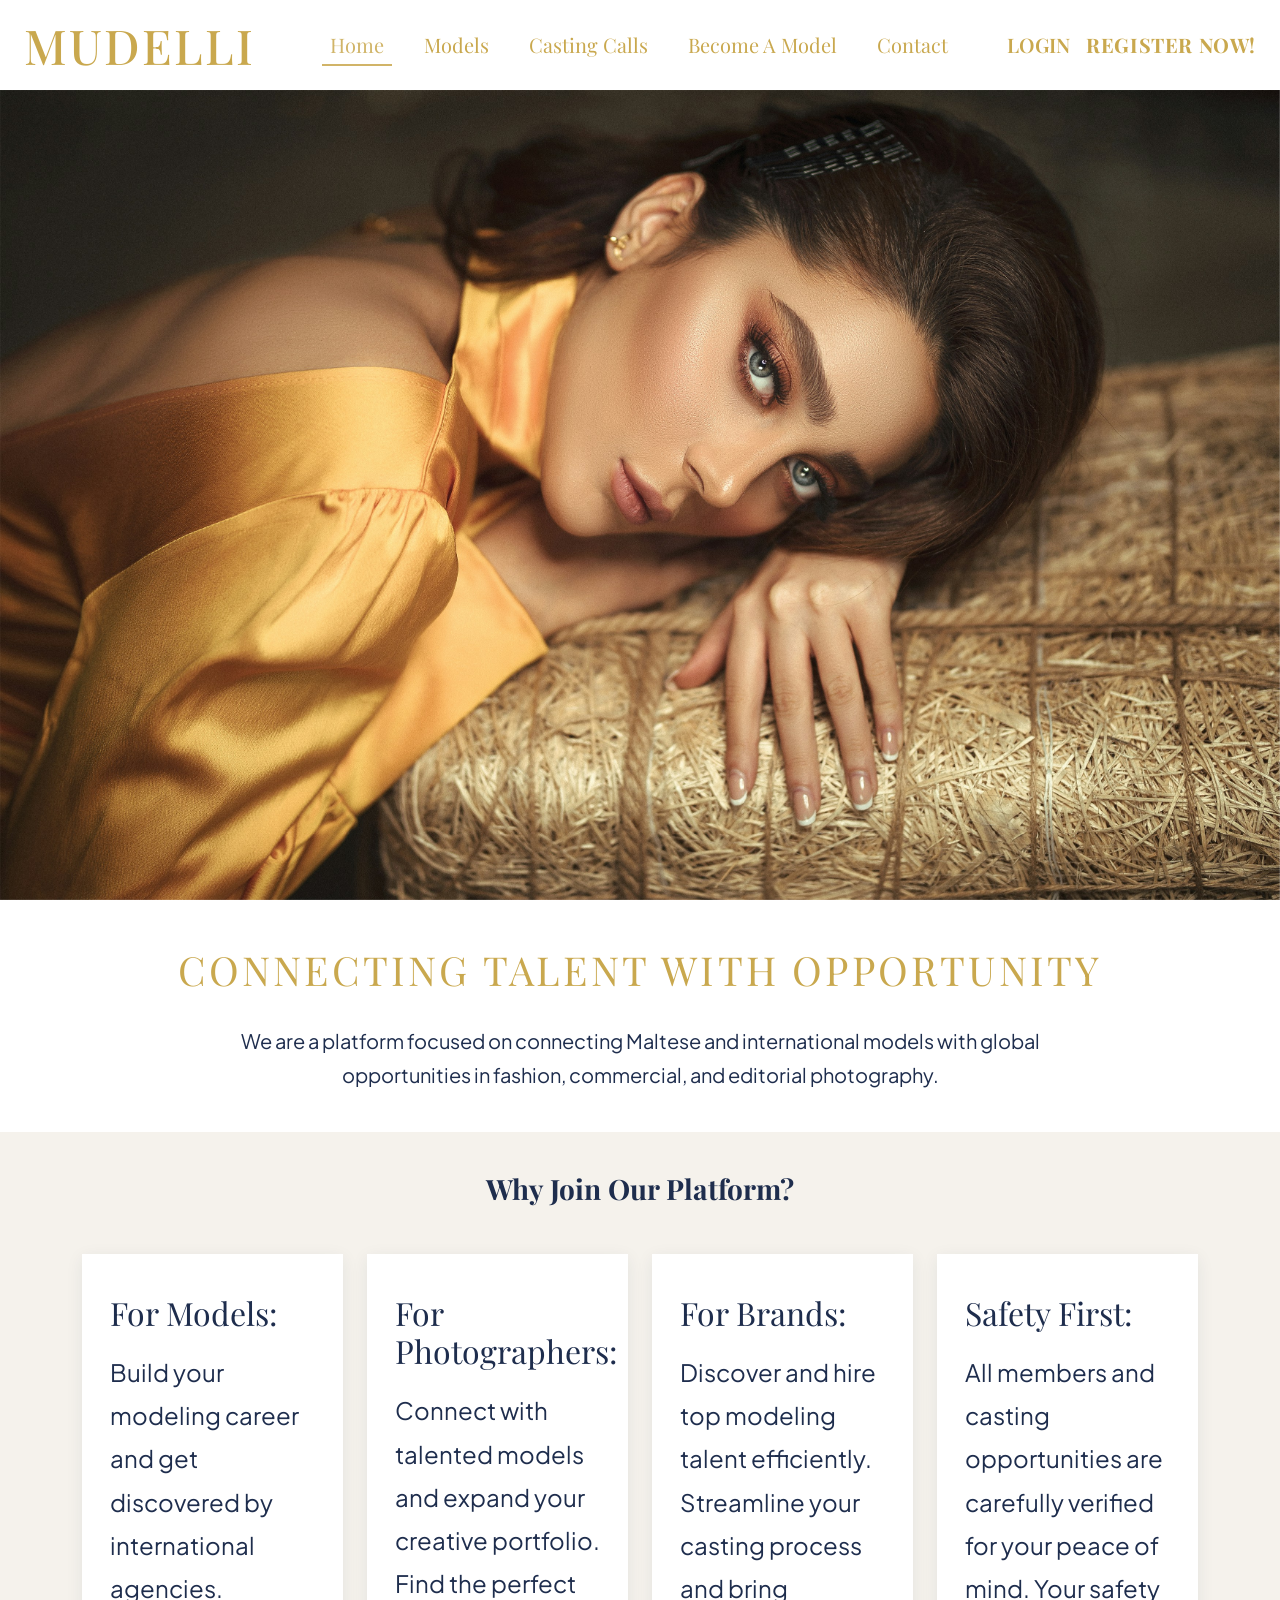
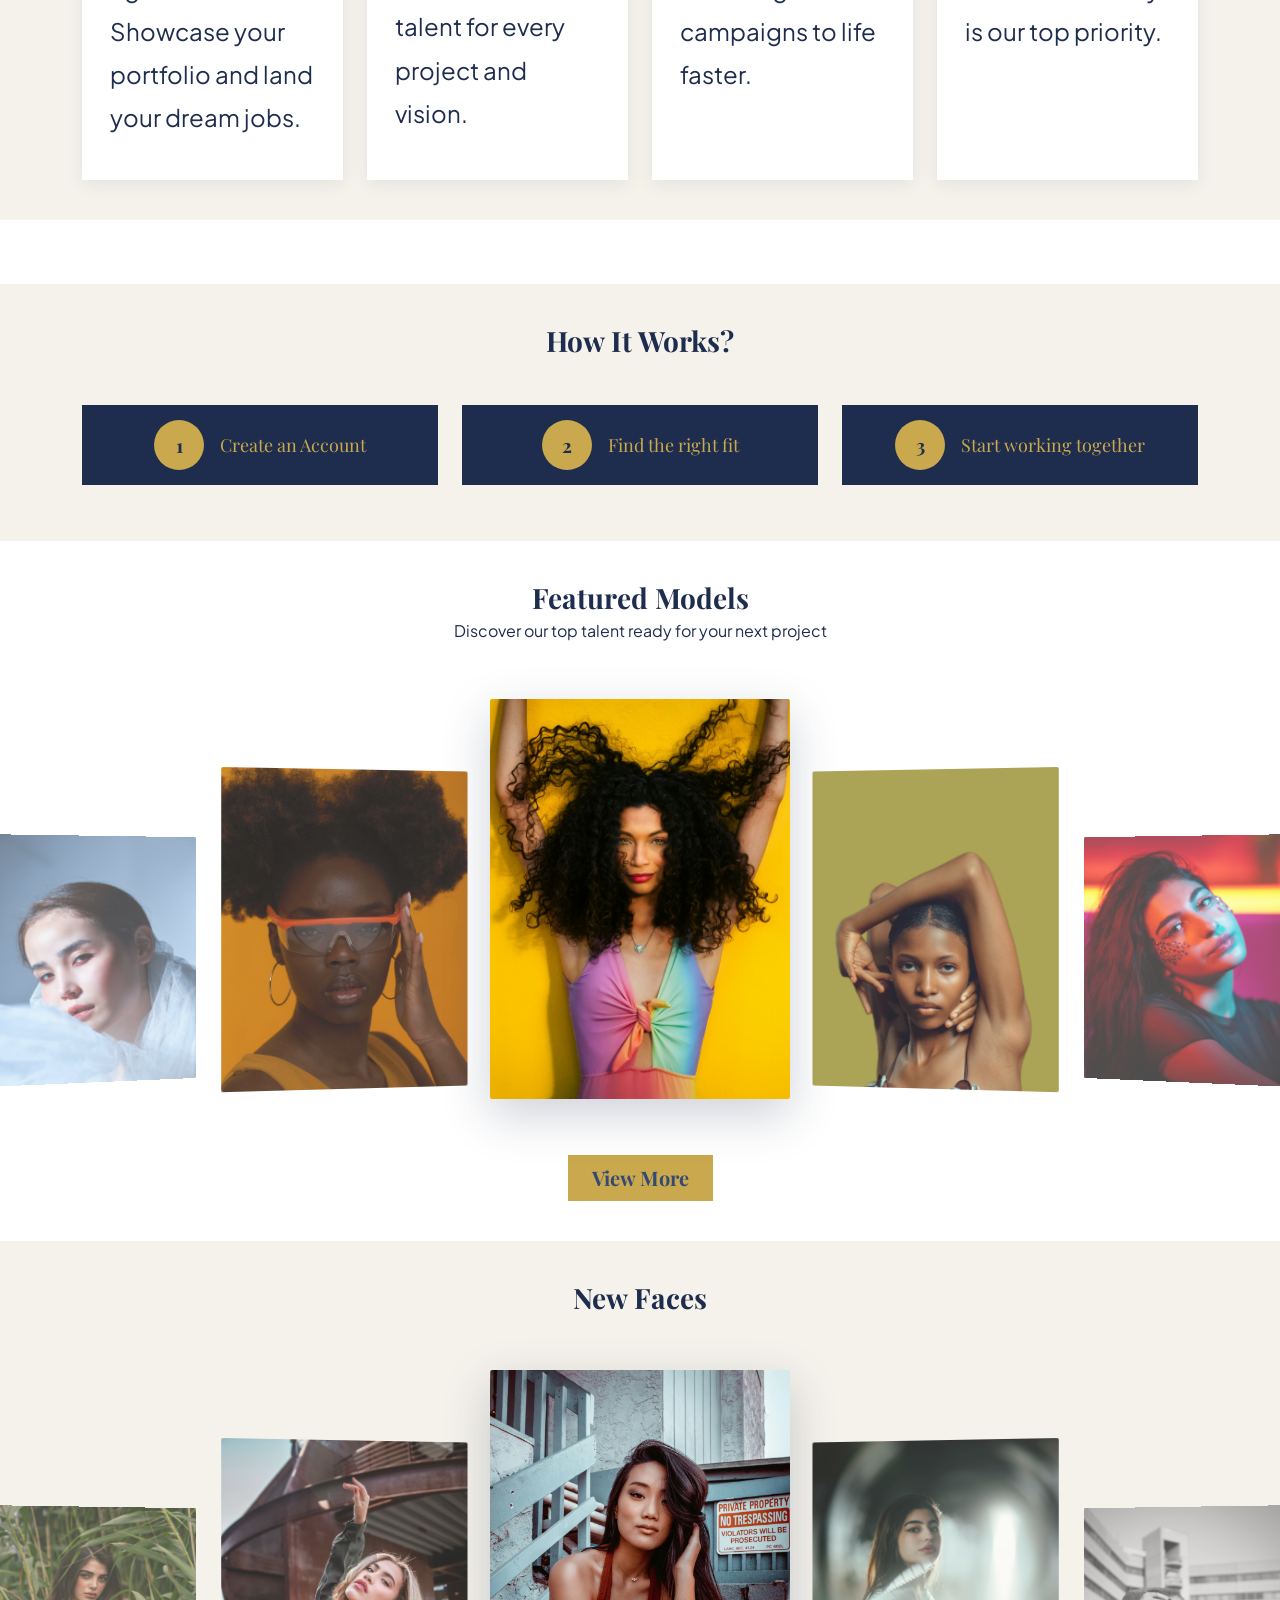
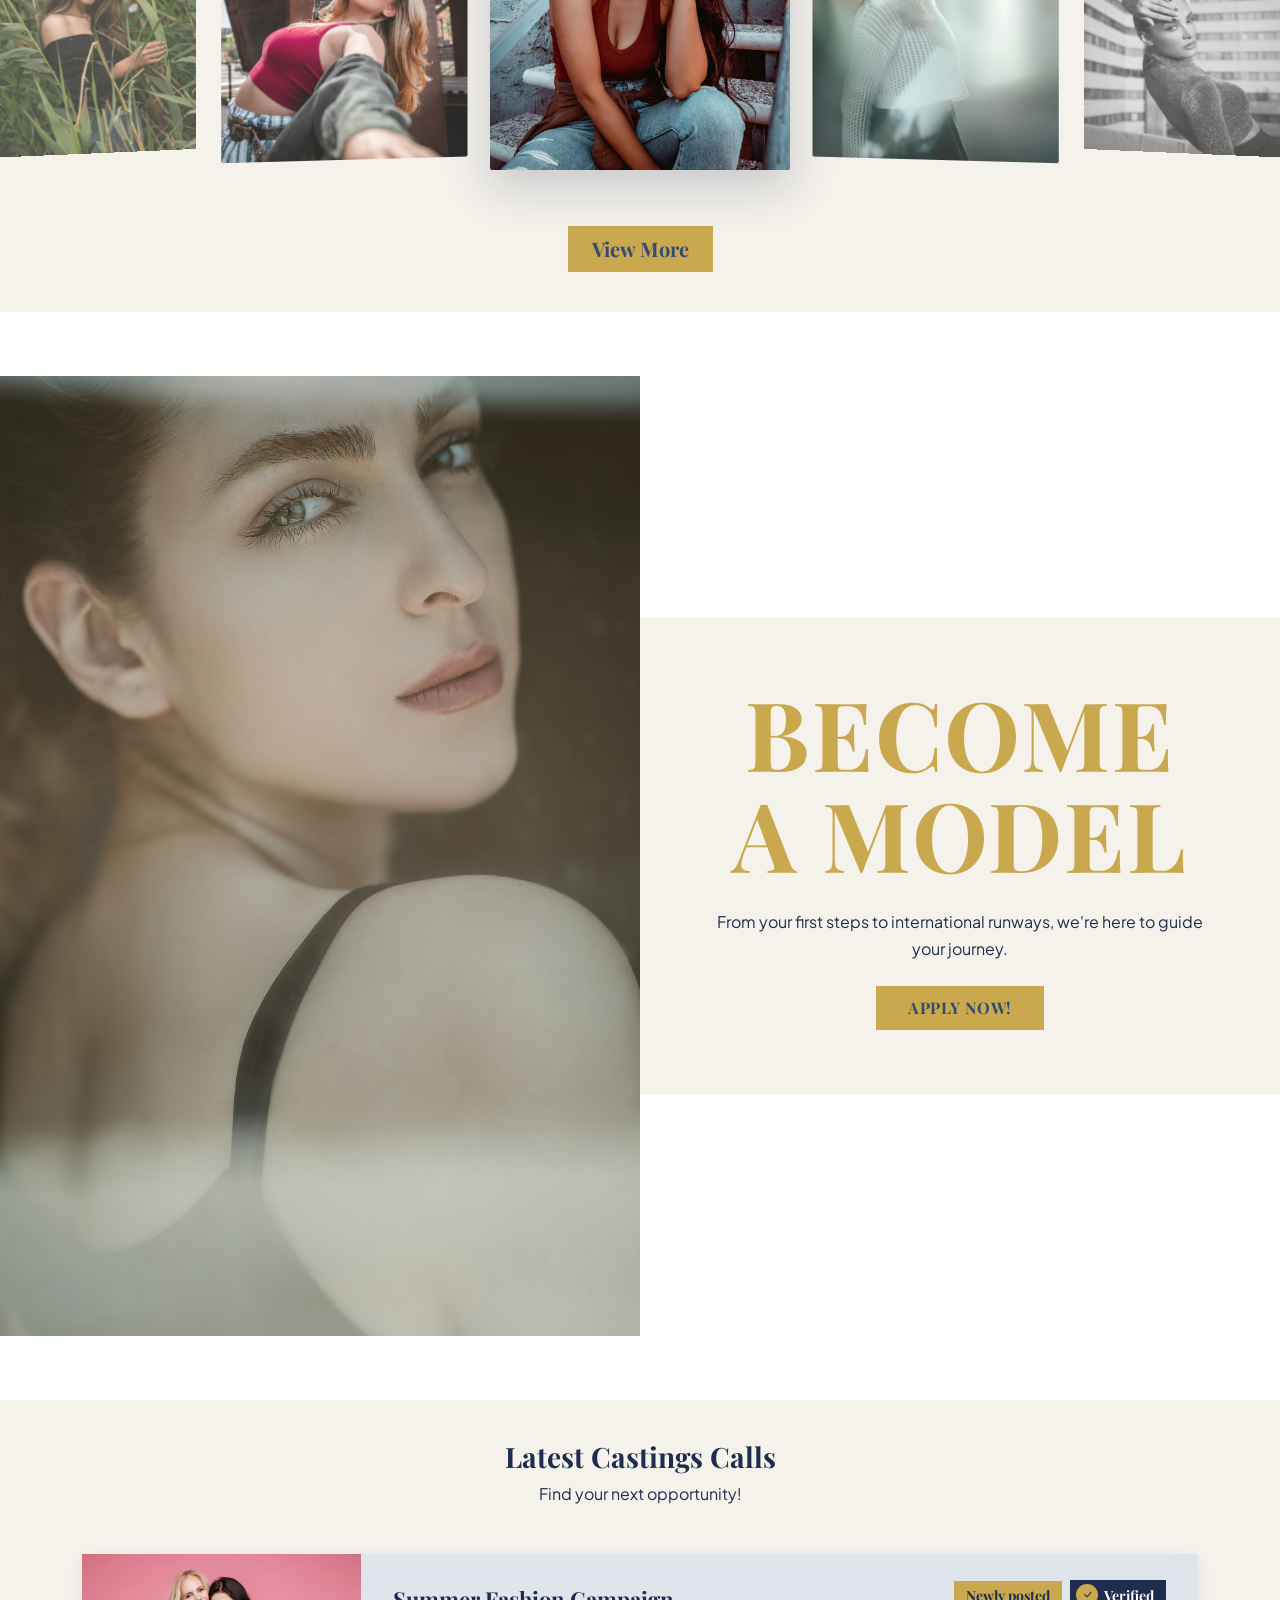
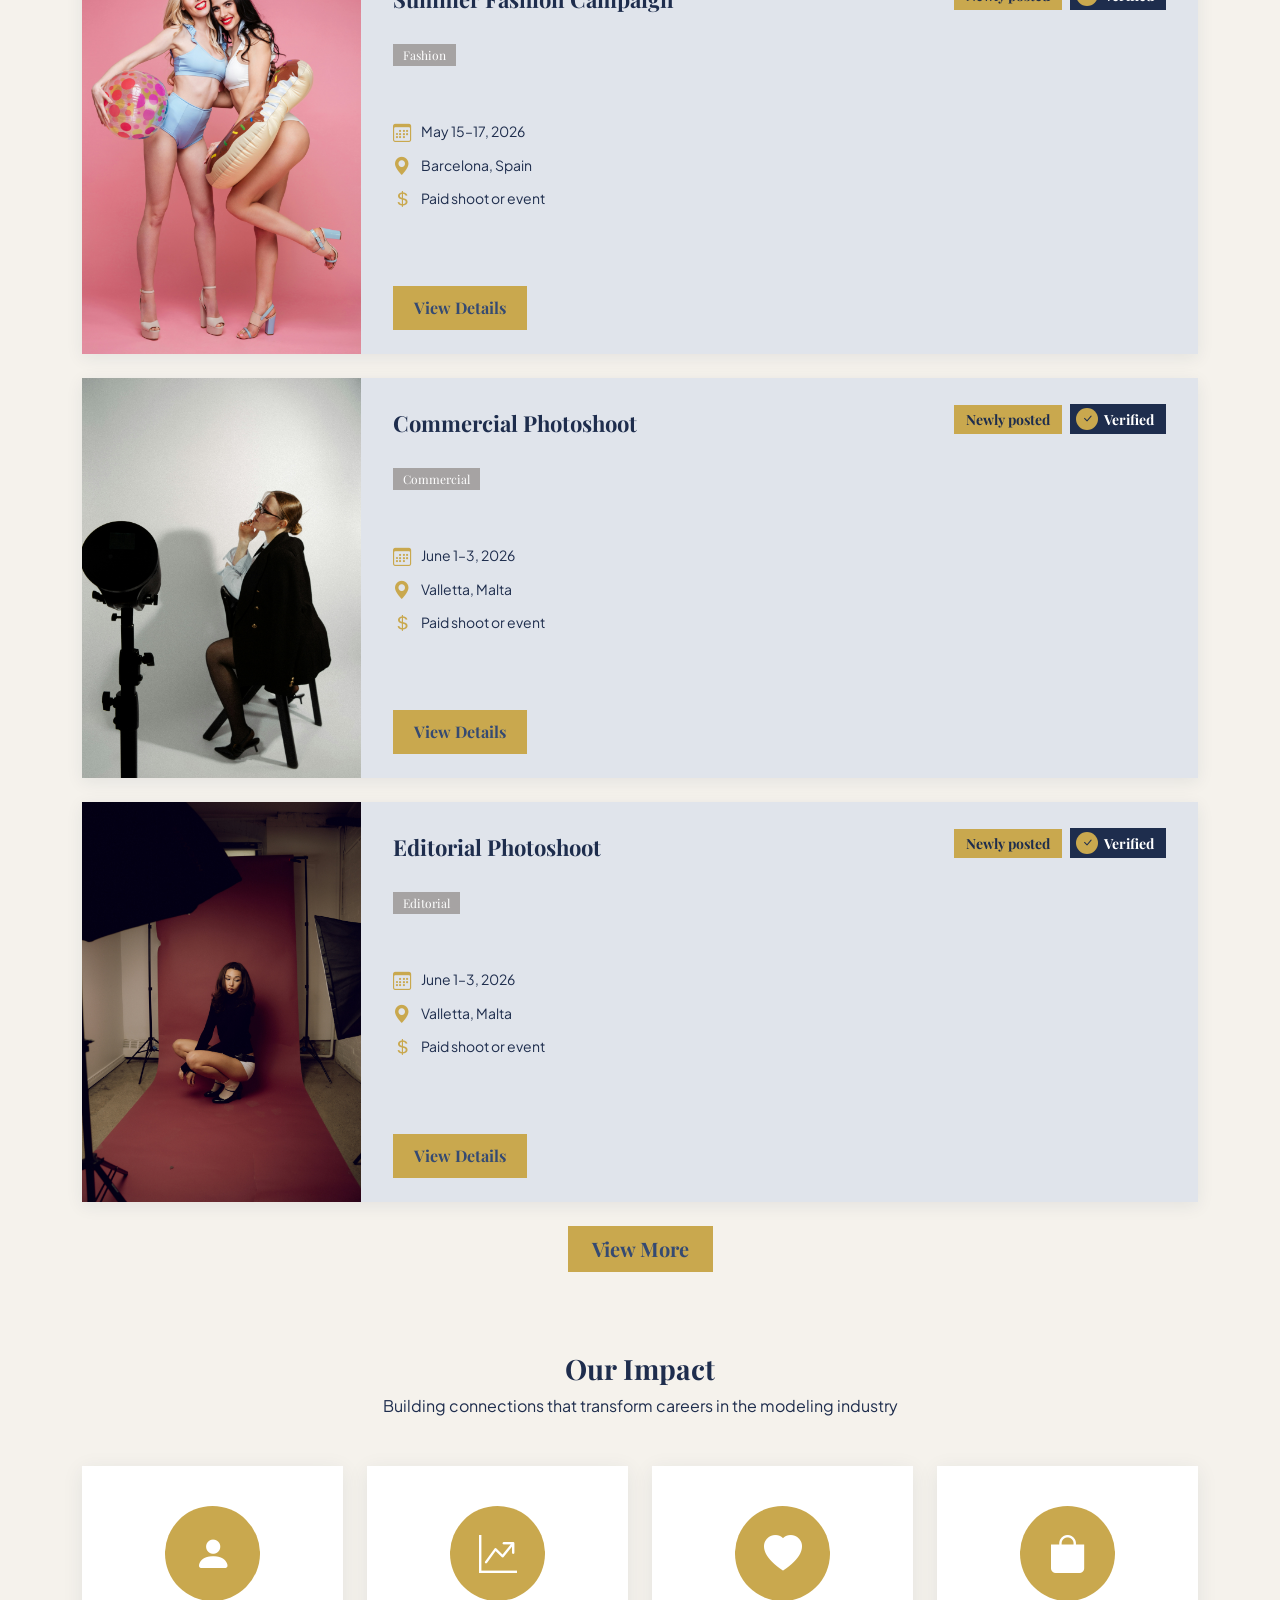
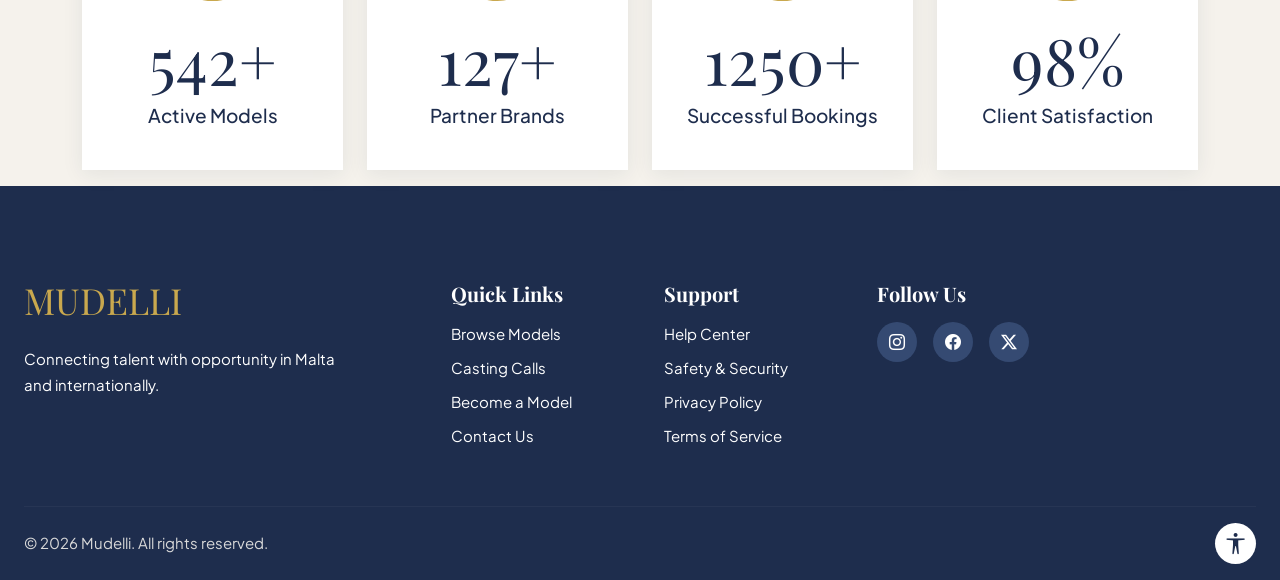
==== commit c8ca37ab: "Update index.html" ====
--- a/index.html
+++ b/index.html
@@ -485,7 +485,7 @@
         right = full-height model photograph.
     -->
     <section id="become-a-model" class="become-section" aria-labelledby="become-heading">
-      <div class="row g-0">
+      <div class="row g-0 align-items-center">
 
         <!--
             Left column — model photograph
--- a/css/style.css
+++ b/css/style.css
@@ -755,7 +755,7 @@
 /* the large "BECOME A MODEL" heading */
 .become-title {
   font-family: var(--font-display);
-  font-size: 128px; /* 128px at full width */
+  font-size: 96px;
   font-weight: 700;
   color: var(--mud-gold);
   line-height: 1.05;
@@ -795,17 +795,10 @@
 }
 
 /* the photo column — the image stretches to fill the full height of the section */
-.become-img-col {
-  position: relative;
-}
 .become-img {
-  position: absolute;
-  top: 0;
-  left: 0;
   width: 100%;
-  height: 100%;
-  object-fit: cover;
-  object-position: top center;
+  height: auto;
+  display: block;
 }
 
 
@@ -1060,9 +1053,5 @@
     height: 300px;
   }
 
-  /* on mobile the columns stack, so we give the image column a fixed height
-     (the image is absolutely positioned and has no natural height of its own) */
-  .become-img-col {
-    min-height: 350px;
-  }
-}
+
+}
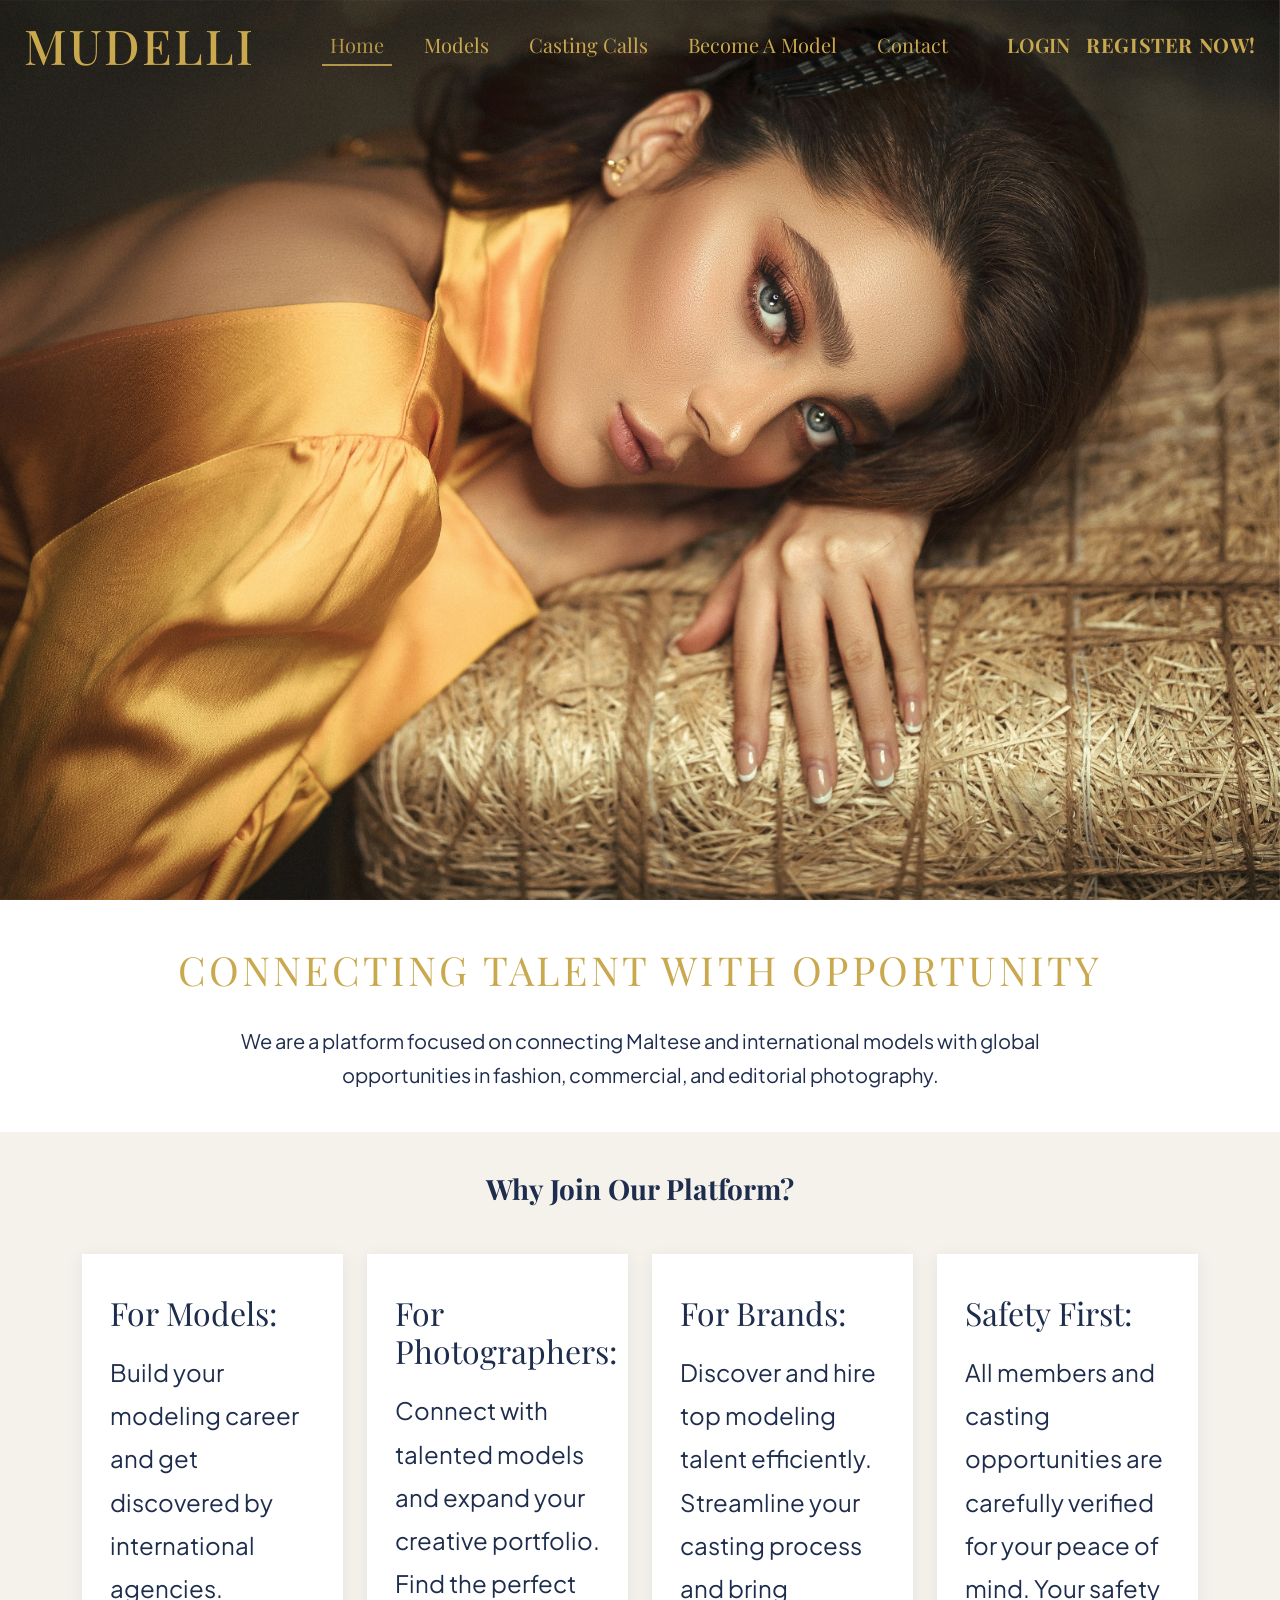
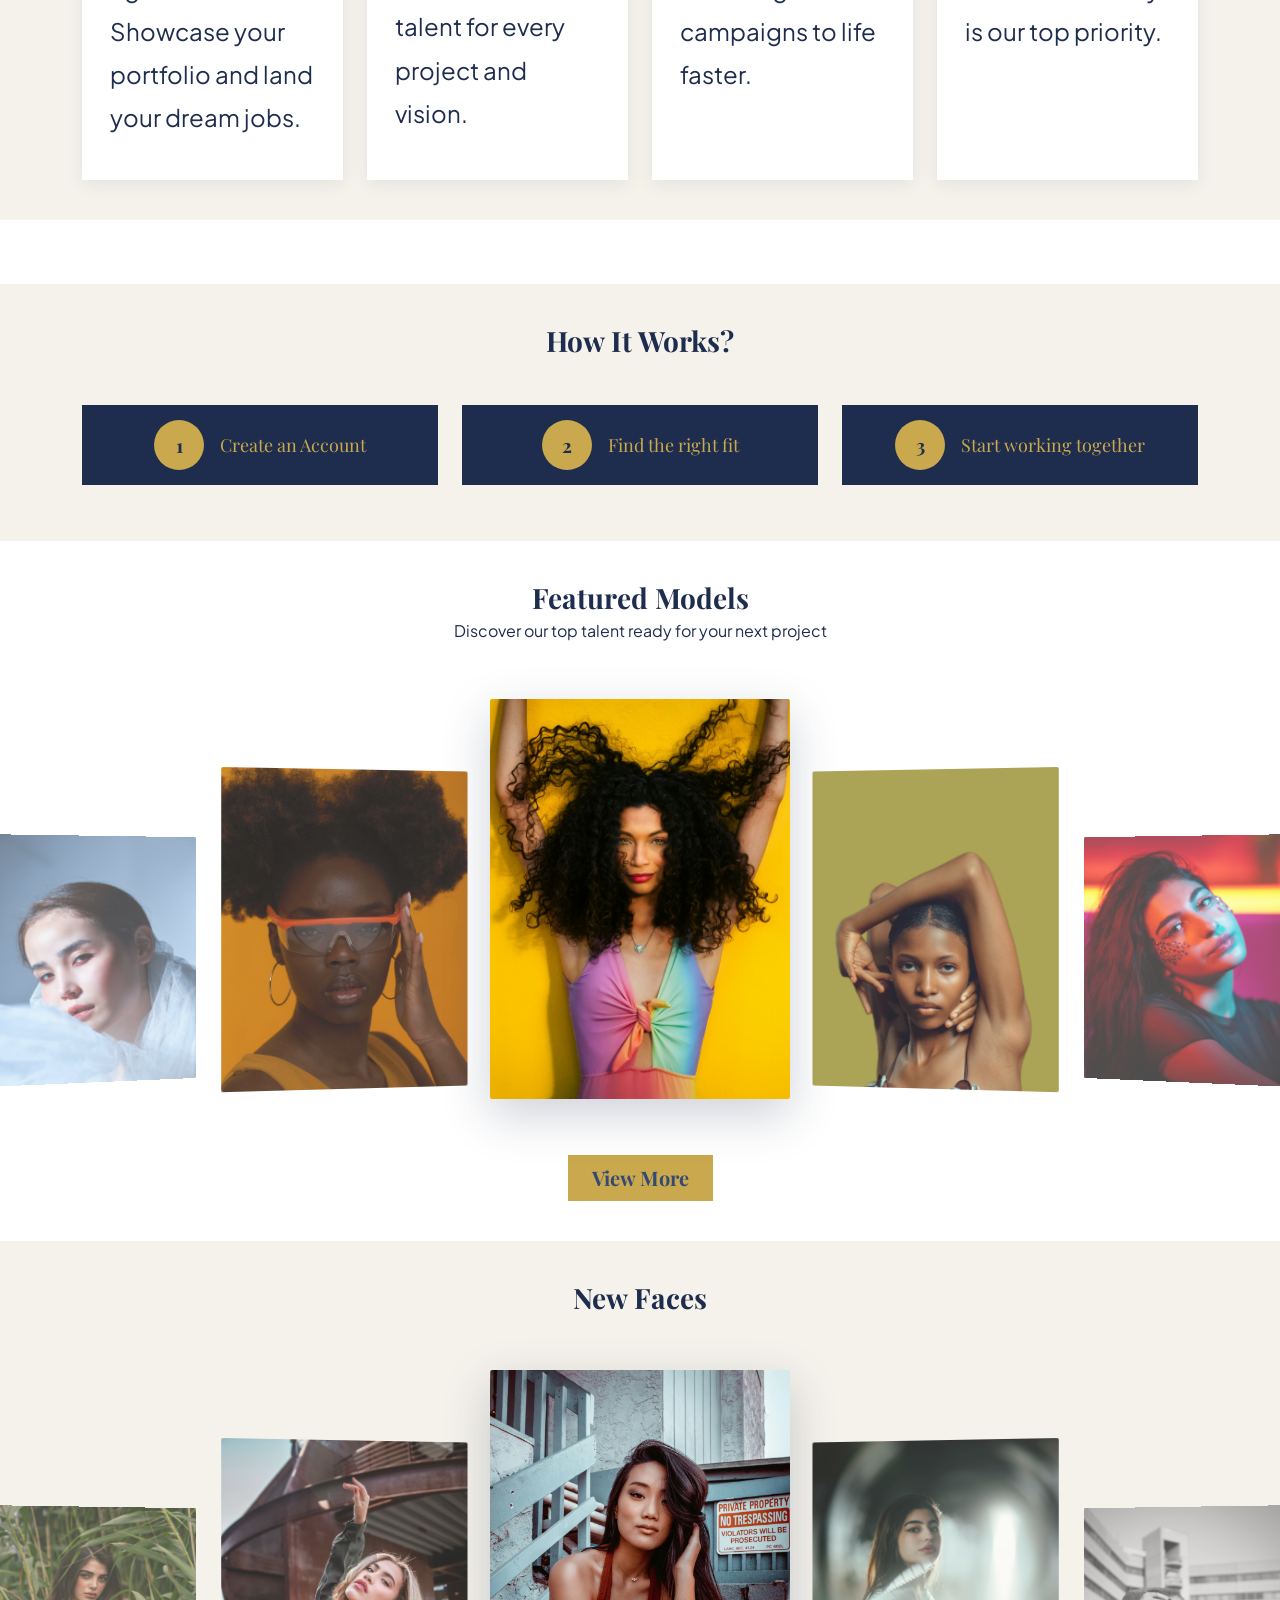
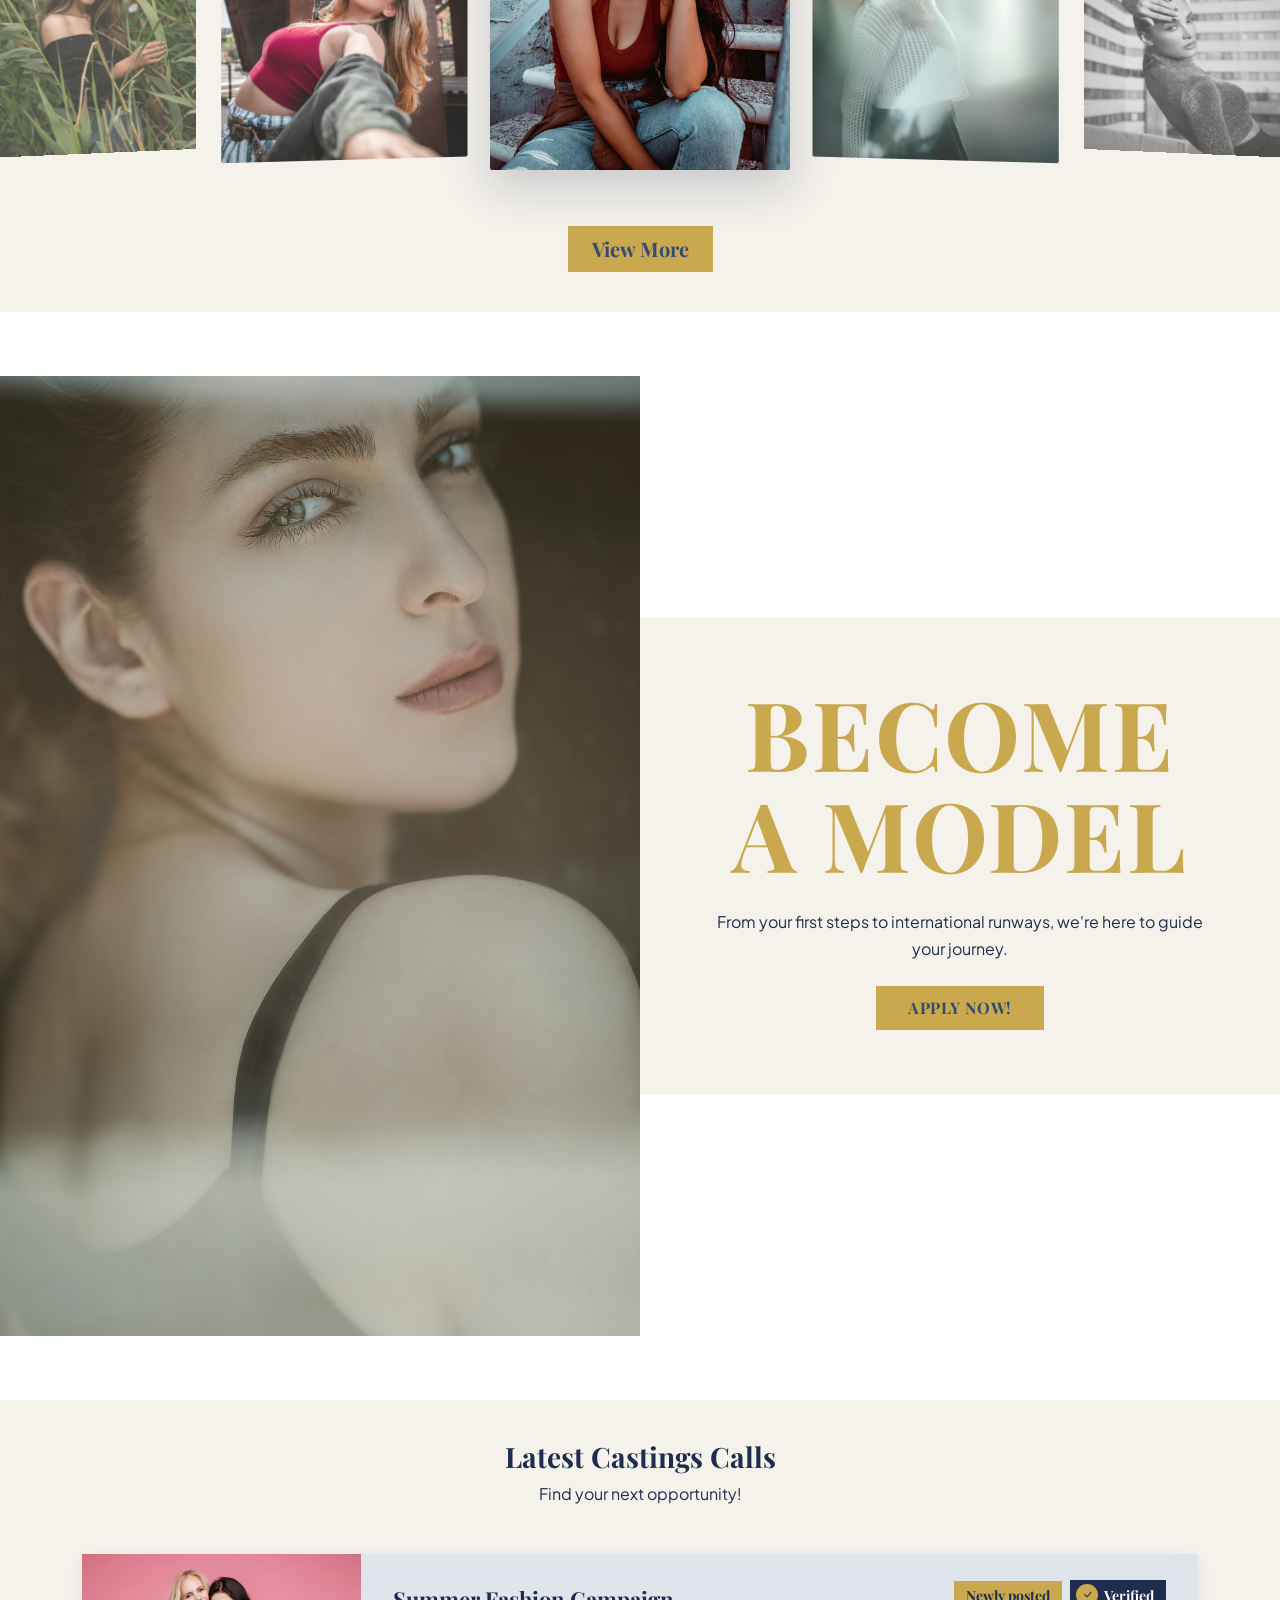
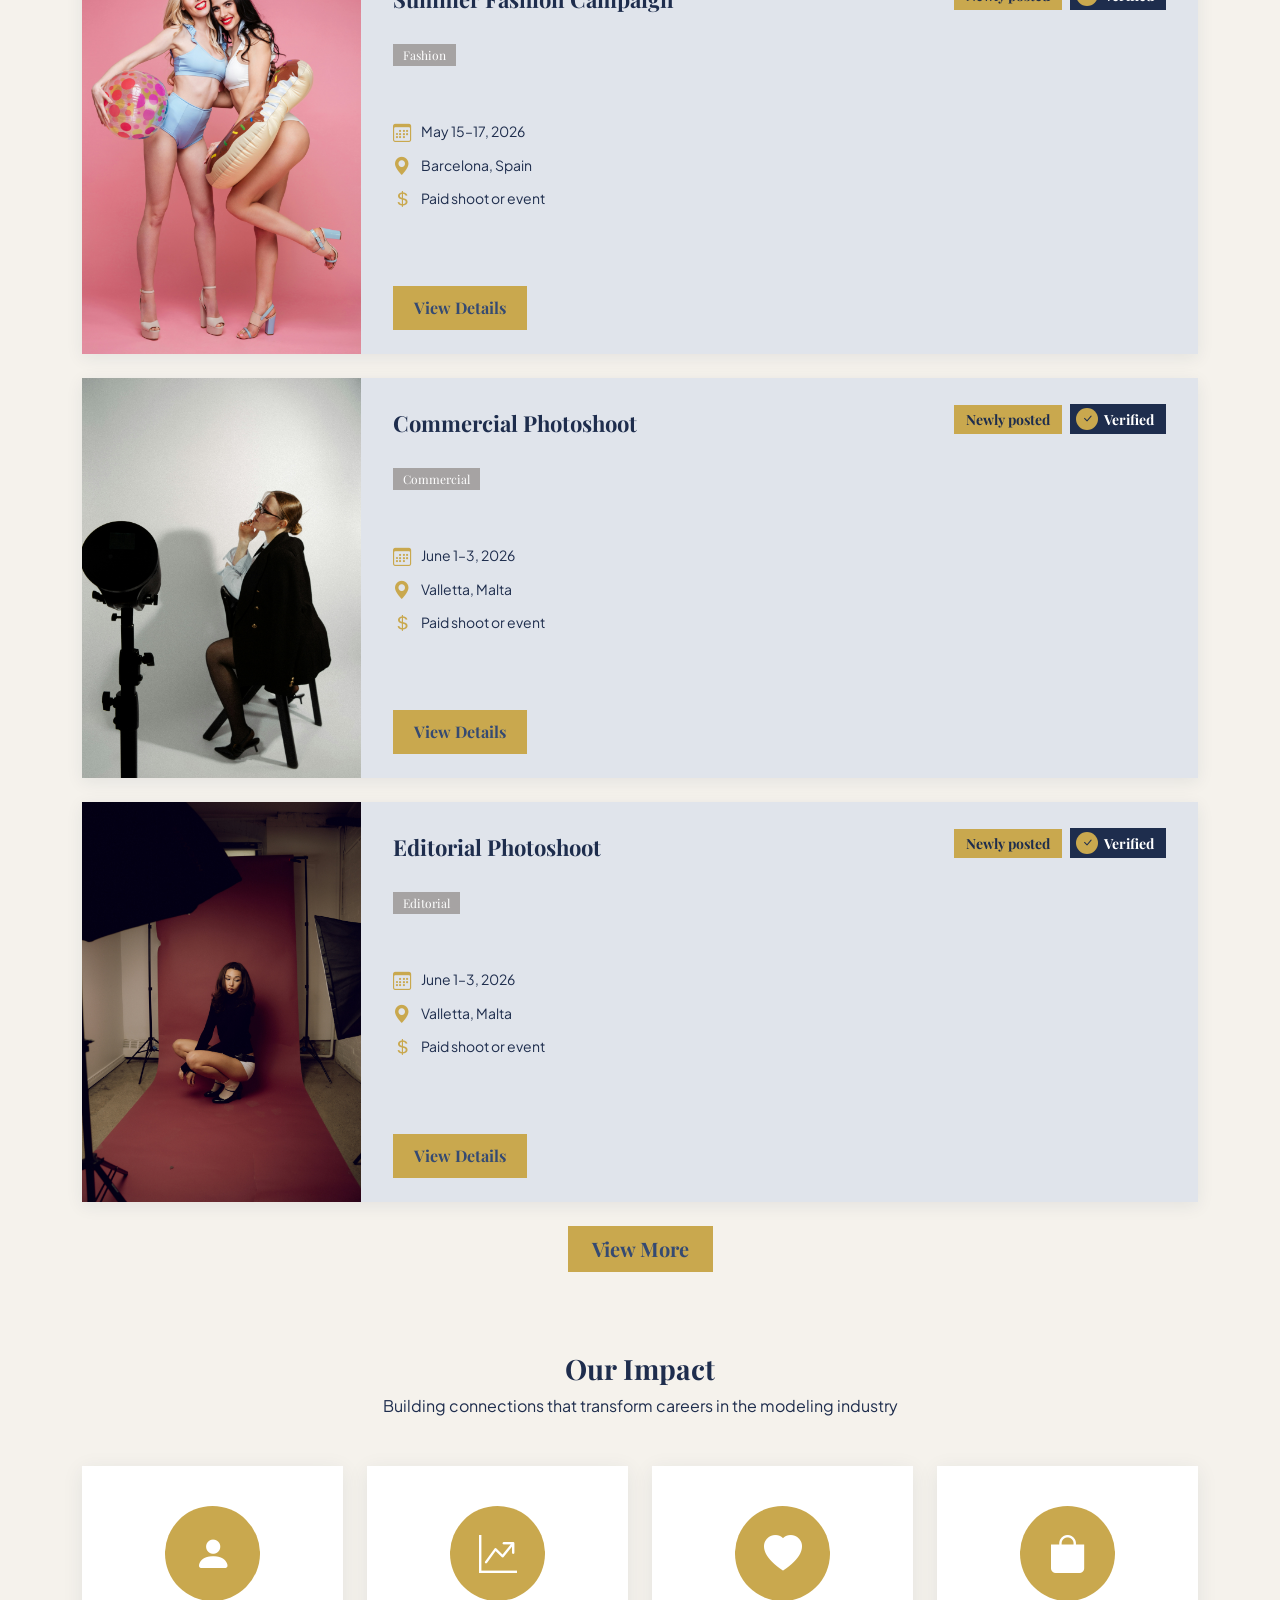
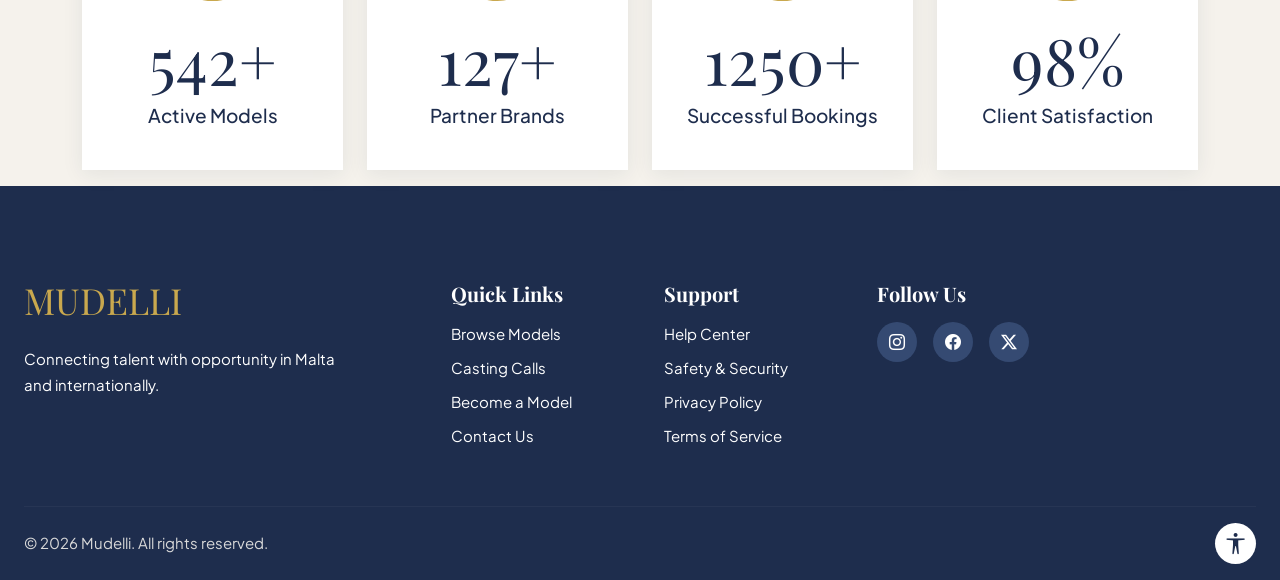
==== commit 2eeb9aa3: "Update index.html Finally got the hero carousel to work, had to change  <script   src="https://cdn.j" ====
--- a/index.html
+++ b/index.html
@@ -16,8 +16,9 @@
   <link href="https://cdn.jsdelivr.net/npm/bootstrap@5.3.3/dist/css/bootstrap.min.css" rel="stylesheet"
     integrity="sha384-QWTKZyjpPEjISv5WaRU9OFeRpok6YctnYmDr5pNlyT2bRjXh0JMhjY6hW+ALEwIH"
     crossorigin="anonymous" />
-  <script defer src="https://cdn.jsdelivr.net/npm/bootstrap@5.3.8/dist/js/bootstrap.bundle.min.js" integrity="sha384-sRIl4kxILFvY47J16cr9ZwB07vP4J8+LH7qKQnuqkuIAvNWLzeN8tE5YBujZqJLB" crossorigin="anonymous"></script>
-  <!--
+<script
+  src="https://cdn.jsdelivr.net/npm/bootstrap@5.3.3/dist/js/bootstrap.bundle.min.js">
+</script>  <!--
       Bootstrap Icons 1.11
   -->
   <link href="https://cdn.jsdelivr.net/npm/bootstrap-icons@1.11.3/font/bootstrap-icons.min.css" rel="stylesheet" />
@@ -32,6 +33,41 @@
     rel="stylesheet" />
 
   <link rel="stylesheet" href="css/style.css" />
+
+  <style>
+    /* Navbar overlays the hero on this page — transparent background until scroll */
+    #mainNav {
+      position: absolute;
+      top: 0;
+      left: 0;
+      right: 0;
+      z-index: 1030;
+    }
+
+    /* Hero section fills full viewport height */
+    #hero {
+      height: 100vh;
+    }
+
+    /* Carousel and inner div fill the full hero height */
+    #hero .carousel,
+    #hero .carousel-inner {
+      height: 100%;
+    }
+
+    /* Each slide fills full height with a premium ease-in-out transition */
+    #hero .carousel-item {
+      height: 100%;
+      transition: transform 0.9s ease-in-out !important;
+    }
+
+    /* Images cover the full slide without distortion */
+    #hero .hero-img {
+      height: 100%;
+      object-fit: cover;
+      object-position: center top;
+    }
+  </style>
 </head>
 
 <body>
@@ -131,7 +167,7 @@
     -->
     <section id="hero" aria-label="Hero — featured imagery slideshow">
 
-      <div id="heroCarousel" class="carousel slide" data-bs-ride="carousel" data-bs-interval="3000">
+      <div id="carouselExampleSlidesOnly" class="carousel slide" data-bs-ride="carousel" data-bs-interval="3500">
         <div class="carousel-inner">
           <div class="carousel-item active">
             <img src="images/hero1.jpg" class="d-block w-100 hero-img" alt="Mudelli hero slide 1">
@@ -931,13 +967,6 @@
 
 
   <!--
-      BOOTSTRAP 5 BUNDLE — includes Popper for dropdowns/tooltips
-  -->
-  <script src="https://cdn.jsdelivr.net/npm/bootstrap@5.3.3/dist/js/bootstrap.bundle.min.js"
-    integrity="sha384-YvpcrYf0tY3lHB60NNkmXc4s9bIOgUxi8T/jzmA36oqMWERKf0aCMtX6tkTQlCiW"
-    crossorigin="anonymous"></script>
-
-  <!--
       Navbar scroll effect
   -->
   <script>
@@ -945,21 +974,6 @@
       var nav = document.getElementById('mainNav');
       if (nav) nav.classList.toggle('nav-scrolled', window.scrollY > 80);
     }, { passive: true });
-  </script>
-
-  <!--
-      Hero carousel autoplay
-  -->
-  <script>
-    window.onload = function() {
-      var myCarousel = document.querySelector('#heroCarousel');
-      var carousel = new bootstrap.Carousel(myCarousel, {
-        interval: 3000,
-        wrap: true,
-        ride: 'carousel'
-      });
-      carousel.cycle();
-    };
   </script>
 
   <!--
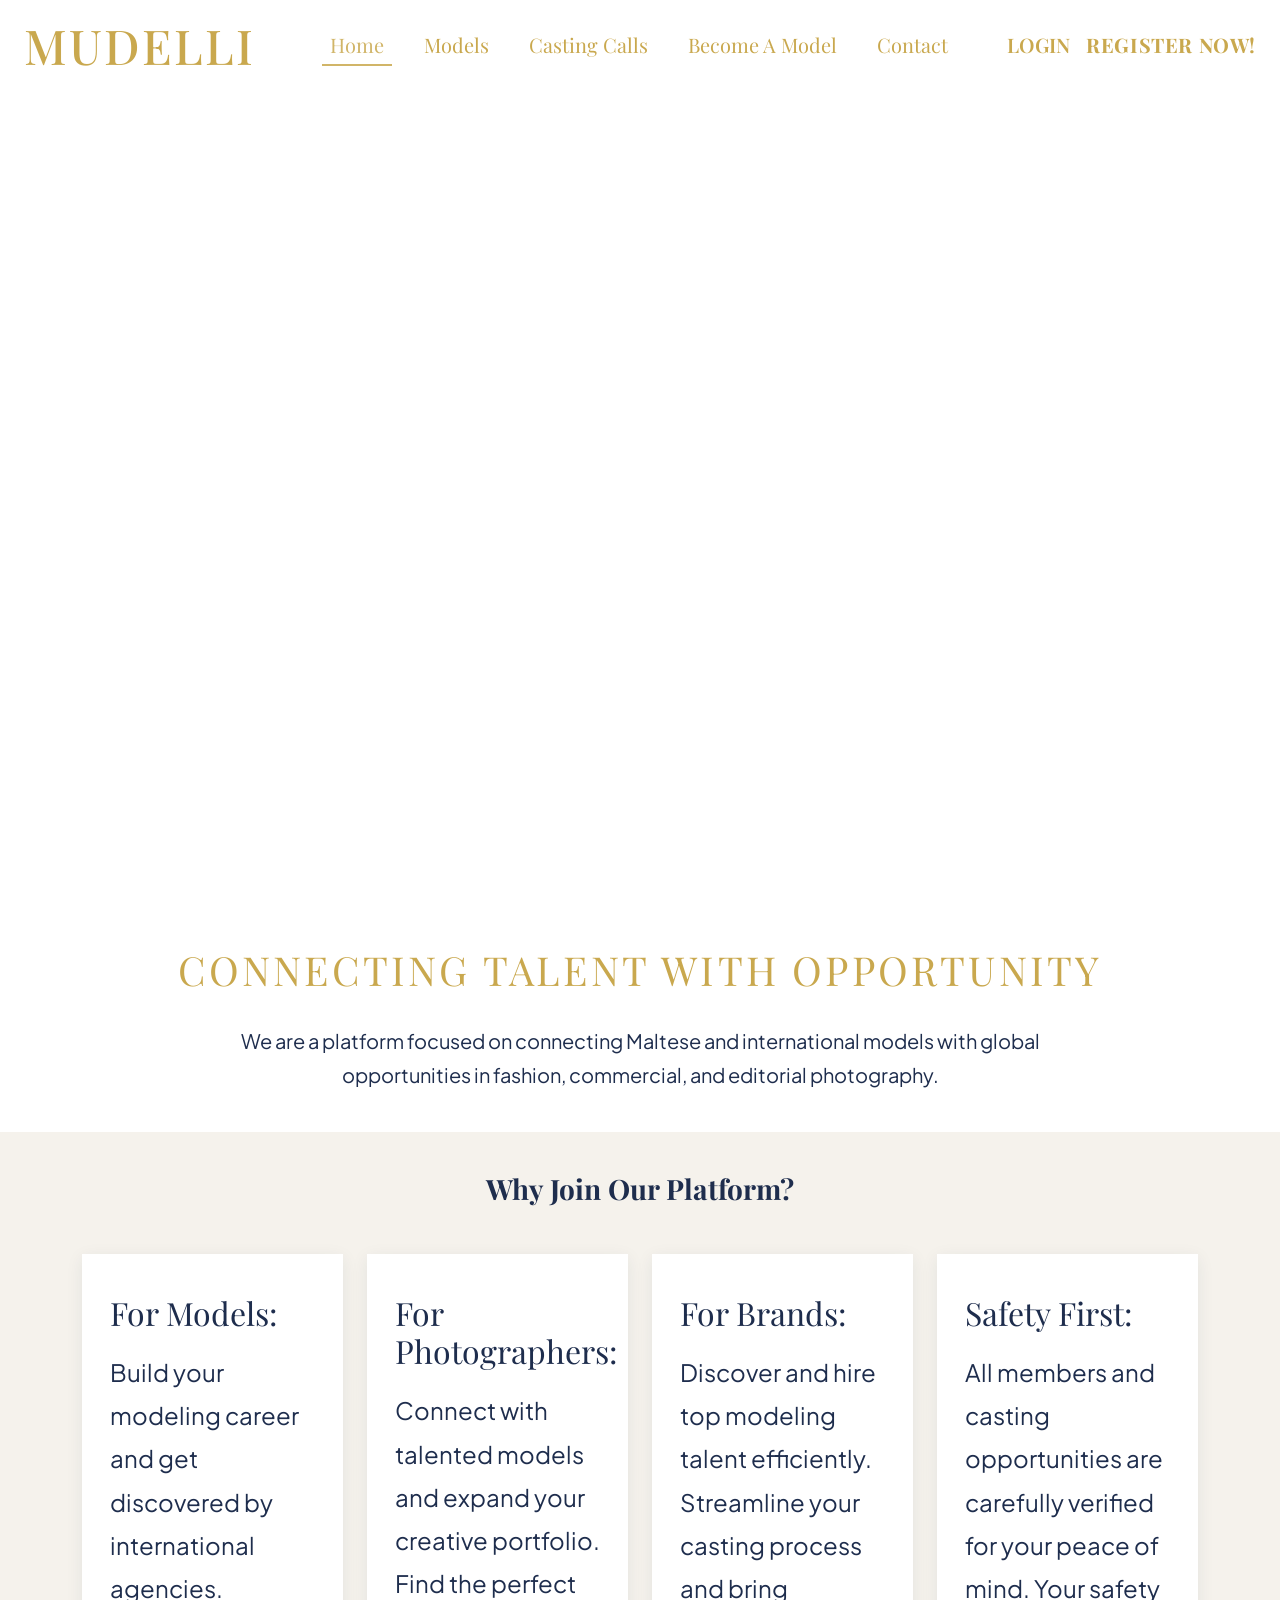
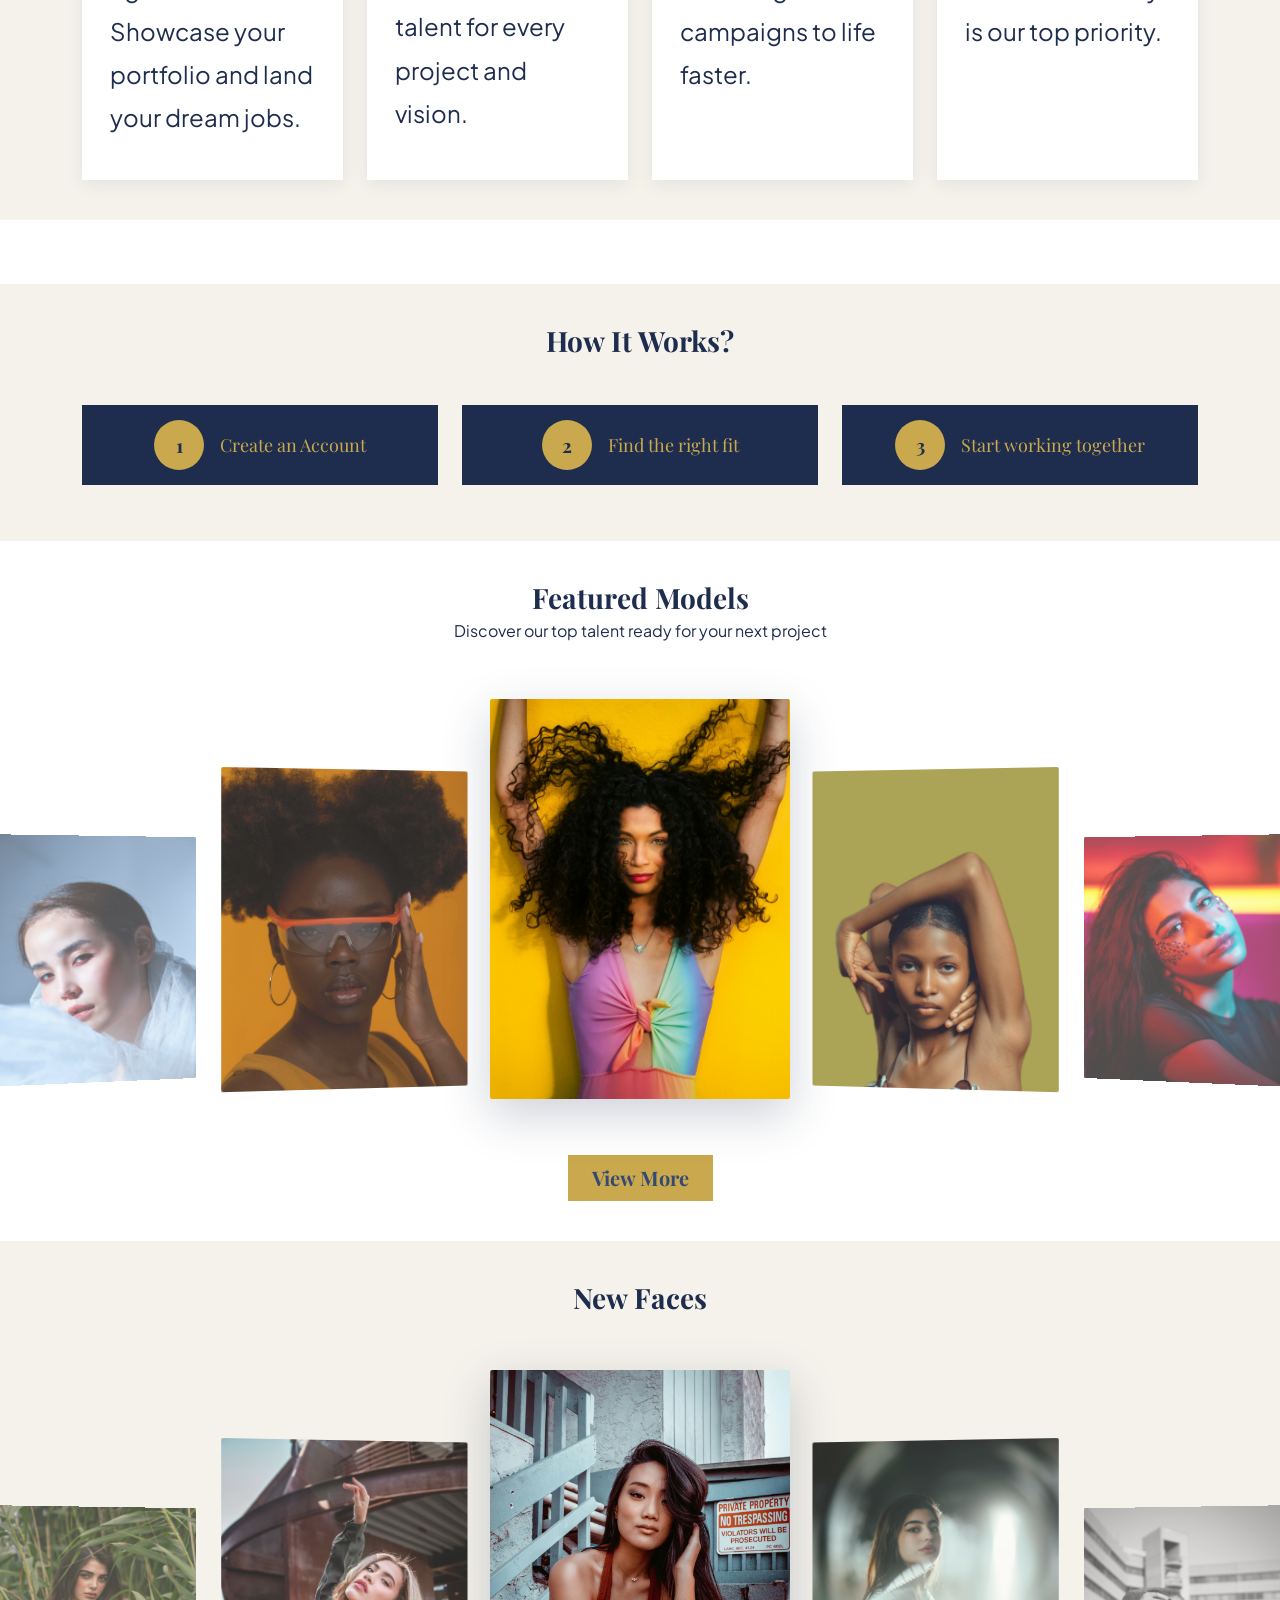
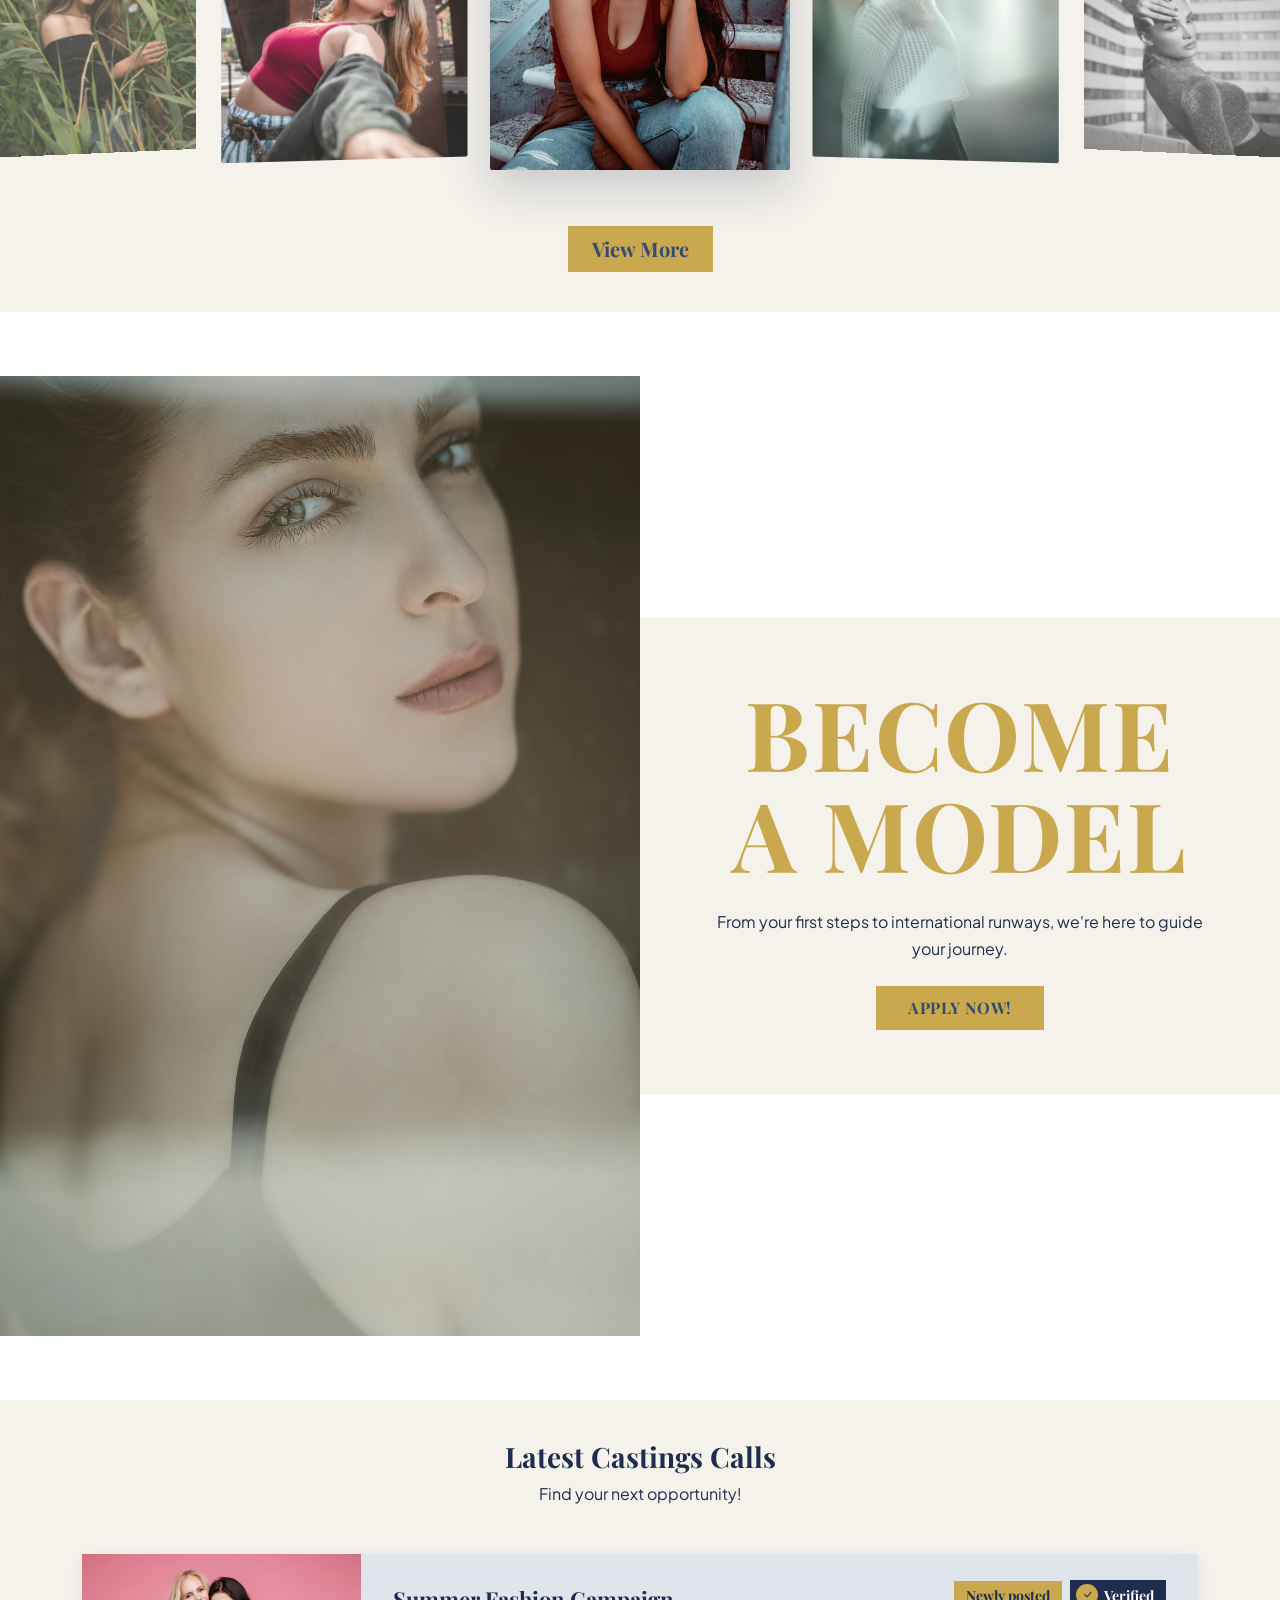
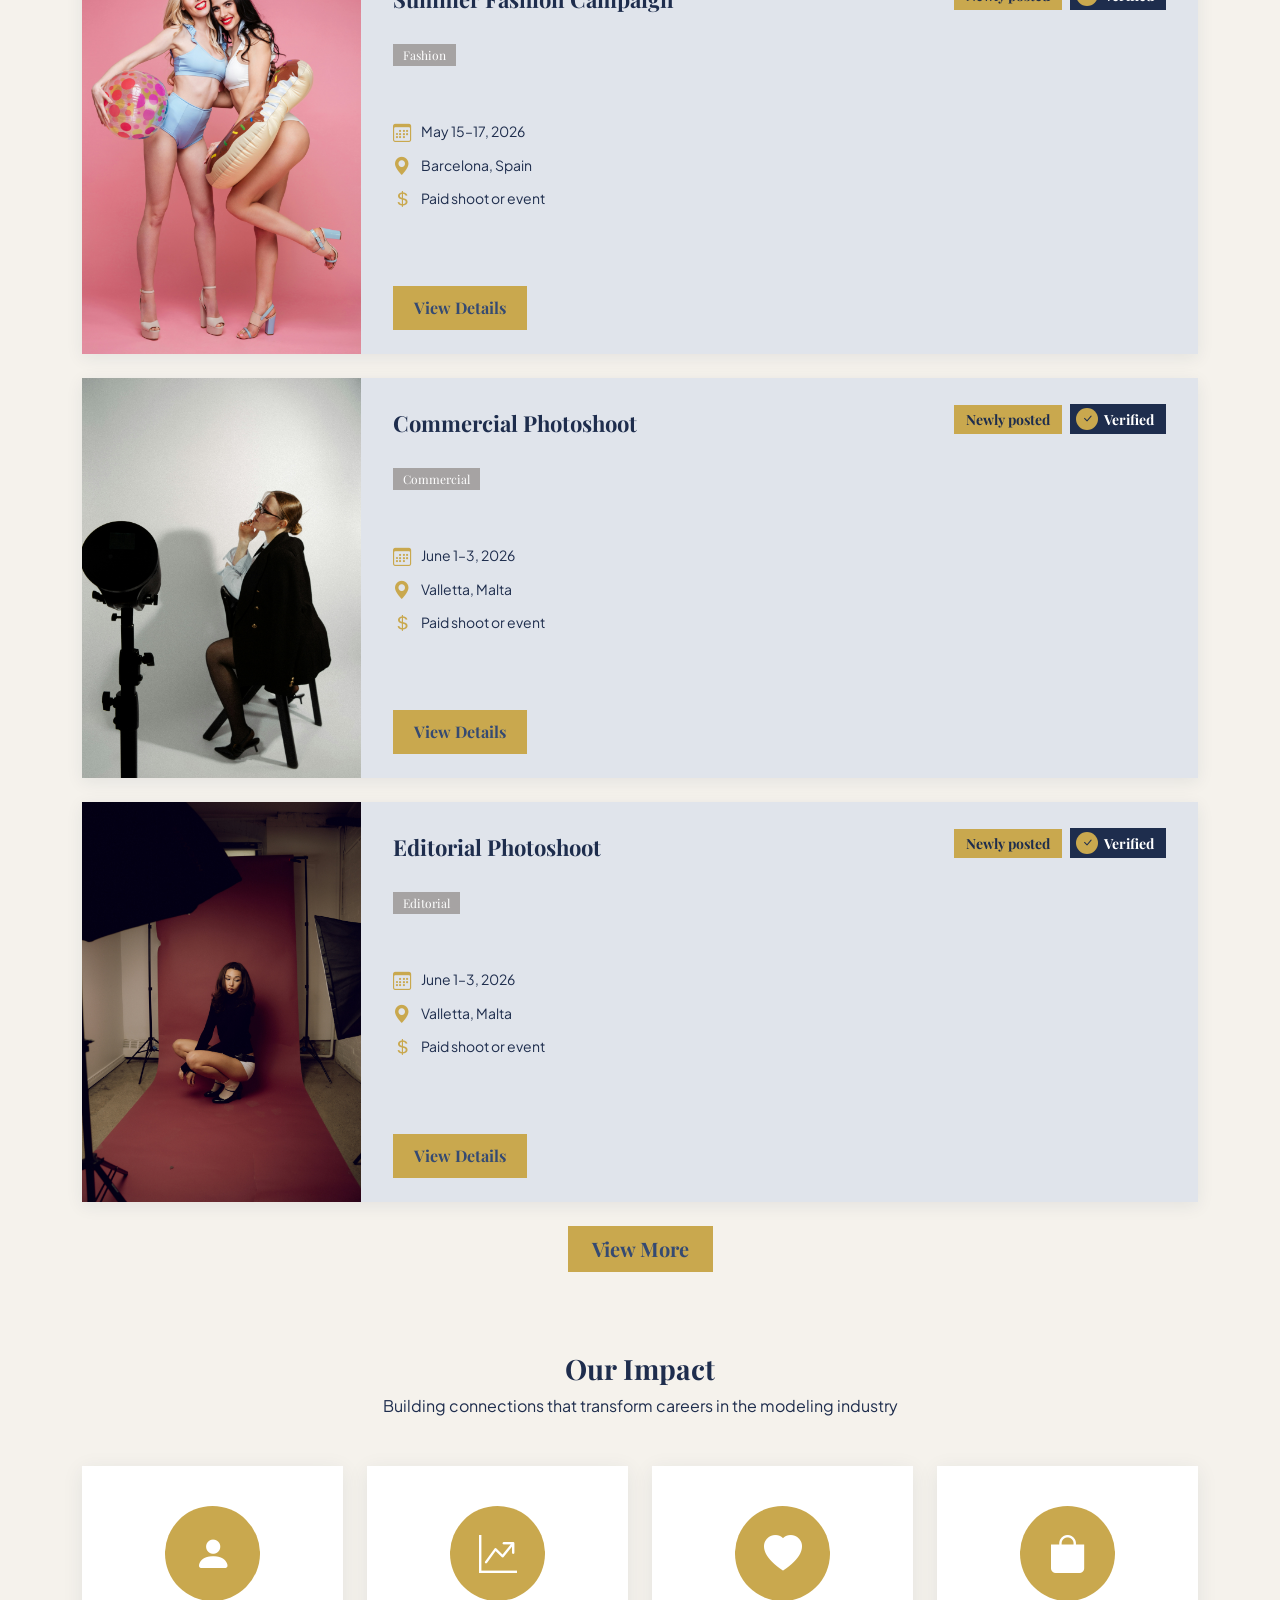
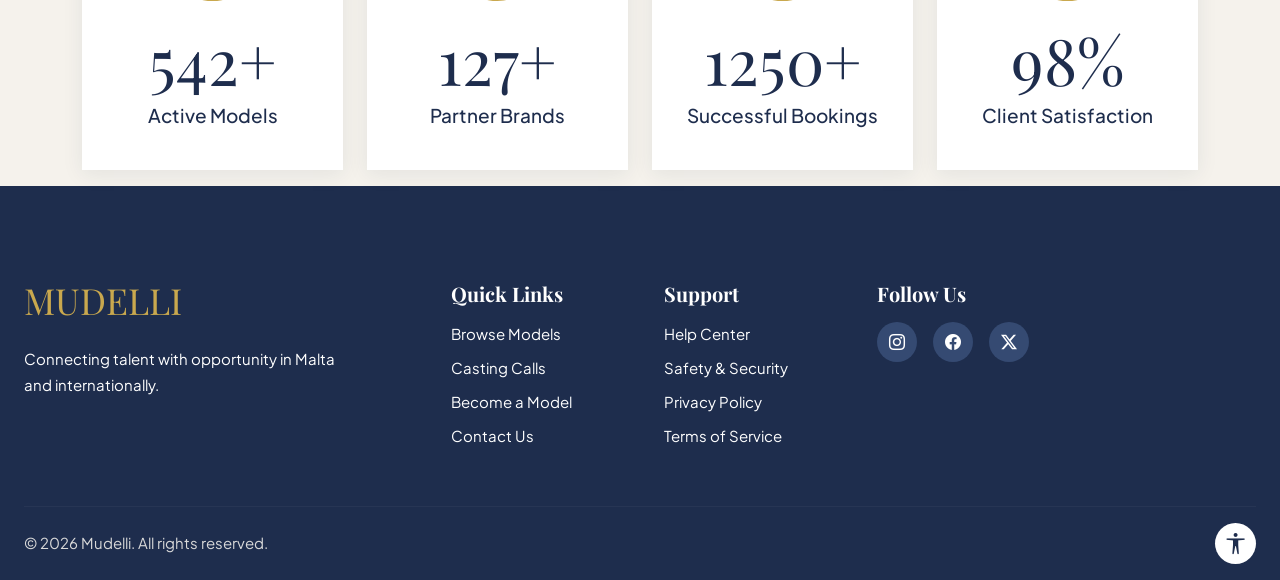
==== commit 33fd7b08: "Fixed HTML validation errors on index.html" ====
--- a/index.html
+++ b/index.html
@@ -113,23 +113,23 @@
           <!--
               Primary nav links centred between logo and auth buttons
           -->
-          <ul class="navbar-nav mx-auto gap-lg-4" role="list">
-            <li class="nav-item" role="listitem">
+          <ul class="navbar-nav mx-auto gap-lg-4">
+            <li class="nav-item">
               <!--
                   aria-current="page" marks the active page for screen readers
               -->
               <a class="nav-link active" aria-current="page" href="index.html">Home</a>
             </li>
-            <li class="nav-item" role="listitem">
+            <li class="nav-item">
               <a class="nav-link" href="models.html">Models</a>
             </li>
-            <li class="nav-item" role="listitem">
+            <li class="nav-item">
               <a class="nav-link" href="casting-calls.html">Casting Calls</a>
             </li>
-            <li class="nav-item" role="listitem">
+            <li class="nav-item">
               <a class="nav-link" href="become-a-model.html">Become A Model</a>
             </li>
-            <li class="nav-item" role="listitem">
+            <li class="nav-item">
               <a class="nav-link" href="contact.html">Contact</a>
             </li>
           </ul>
@@ -159,6 +159,7 @@
       MAIN page content
   -->
   <main id="main-content">
+    <h1 class="visually-hidden">Mudelli — Connecting Talent with Opportunity</h1>
 
     <!--
         HERO CAROUSEL
@@ -205,7 +206,7 @@
         <!--
             Main tagline — gold, Playfair Display, all-caps
         -->
-        <p class="tagline-headline" aria-label="Connecting talent with opportunity">
+        <p class="tagline-headline">
           CONNECTING TALENT WITH OPPORTUNITY
         </p>
 
@@ -378,35 +379,35 @@
       <!--
           Far left — smallest
       -->
-      <div class="face-card face-sm" role="listitem">
+      <div class="face-card face-sm">
         <img src="images/first.jpg" alt="Featured model portrait" loading="lazy" />
       </div>
 
       <!--
           Near left
       -->
-      <div class="face-card face-md" role="listitem">
+      <div class="face-card face-md">
         <img src="images/second.jpg" alt="Featured model portrait" loading="lazy" />
       </div>
 
       <!--
           Centre — largest, most prominent
       -->
-      <div class="face-card face-lg" role="listitem">
+      <div class="face-card face-lg">
         <img src="images/third.jpg" alt="Featured model centre portrait" loading="lazy" />
       </div>
 
       <!--
           Near right
       -->
-      <div class="face-card face-md" role="listitem">
+      <div class="face-card face-md">
         <img src="images/fourth.jpg" alt="Featured model portrait" loading="lazy" />
       </div>
 
       <!--
           Far right — smallest
       -->
-      <div class="face-card face-sm" role="listitem">
+      <div class="face-card face-sm">
         <img src="images/fifth.jpg" alt="Featured model portrait" loading="lazy" />
       </div>
 
@@ -455,7 +456,7 @@
           <!--
               Far left — smallest
           -->
-          <div class="face-card face-sm" role="listitem">
+          <div class="face-card face-sm">
             <img
               src="images/newfaces1.jpg"
               alt="New face model — emerging talent portrait" loading="lazy" />
@@ -464,7 +465,7 @@
           <!--
               Near left — slightly larger
           -->
-          <div class="face-card face-md" role="listitem">
+          <div class="face-card face-md">
             <img
               src="images/newfaces2.jpg"
               alt="New face model — rising star portrait" loading="lazy" />
@@ -473,7 +474,7 @@
           <!--
               Centre — largest, most prominent
           -->
-          <div class="face-card face-lg" role="listitem">
+          <div class="face-card face-lg">
             <img
               src="images/newfaces3.jpg"
               alt="New face model — featured centre portrait" loading="lazy" />
@@ -482,7 +483,7 @@
           <!--
               Near right — slightly larger
           -->
-          <div class="face-card face-md" role="listitem">
+          <div class="face-card face-md">
             <img
               src="images/newfaces4.jpg"
               alt="New face model — portfolio portrait" loading="lazy" />
@@ -491,7 +492,7 @@
           <!--
               Far right — smallest
           -->
-          <div class="face-card face-sm" role="listitem">
+          <div class="face-card face-sm">
             <img
               src="images/newfaces5.jpg"
               alt="New face model — contemporary portrait" loading="lazy" />
@@ -605,7 +606,7 @@
                   <h3 class="casting-title mb-0">Summer Fashion Campaign</h3>
                   <div class="d-flex align-items-center gap-2">
                     <span class="newly-posted-label" aria-live="polite">Newly posted</span>
-                    <span class="casting-verified" aria-label="Verified listing">
+                    <span class="casting-verified">
                       <span class="casting-verified-check" aria-hidden="true"><i class="bi bi-check-lg"></i></span>
                       Verified
                     </span>
@@ -615,7 +616,7 @@
                 <!--
                     Row 2: category badge
                 -->
-                <span class="casting-badge d-inline-block mb-2" aria-label="Category: Fashion">Fashion</span>
+                <span class="casting-badge d-inline-block mb-2">Fashion</span>
 
                 <!--
                     Meta info with icons — icons are decorative, text carries meaning
@@ -672,13 +673,13 @@
                   <h3 class="casting-title mb-0">Commercial Photoshoot</h3>
                   <div class="d-flex align-items-center gap-2">
                     <span class="newly-posted-label" aria-live="polite">Newly posted</span>
-                    <span class="casting-verified" aria-label="Verified listing">
+                    <span class="casting-verified">
                       <span class="casting-verified-check" aria-hidden="true"><i class="bi bi-check-lg"></i></span>
                       Verified
                     </span>
                   </div>
                 </div>
-                <span class="casting-badge d-inline-block mb-2" aria-label="Category: Commercial">Commercial</span>
+                <span class="casting-badge d-inline-block mb-2">Commercial</span>
                 <ul class="casting-meta list-unstyled mt-3" aria-label="Casting details">
                   <li>
                     <i class="bi bi-calendar3" aria-hidden="true"></i>
@@ -723,13 +724,13 @@
                   <h3 class="casting-title mb-0">Editorial Photoshoot</h3>
                   <div class="d-flex align-items-center gap-2">
                     <span class="newly-posted-label" aria-live="polite">Newly posted</span>
-                    <span class="casting-verified" aria-label="Verified listing">
+                    <span class="casting-verified">
                       <span class="casting-verified-check" aria-hidden="true"><i class="bi bi-check-lg"></i></span>
                       Verified
                     </span>
                   </div>
                 </div>
-                <span class="casting-badge d-inline-block mb-2" aria-label="Category: Editorial">Editorial</span>
+                <span class="casting-badge d-inline-block mb-2">Editorial</span>
                 <ul class="casting-meta list-unstyled mt-3" aria-label="Casting details">
                   <li>
                     <i class="bi bi-calendar3" aria-hidden="true"></i>
@@ -799,7 +800,7 @@
               <!--
                   Screen readers read the full stat
               -->
-              <p class="impact-number" aria-label="542 plus active models">542+</p>
+              <p class="impact-number">542+<span class="visually-hidden"> active models</span></p>
               <p class="impact-label">Active Models</p>
             </div>
           </div>
@@ -812,7 +813,7 @@
               <div class="impact-icon" aria-hidden="true">
                 <i class="bi bi-graph-up-arrow"></i>
               </div>
-              <p class="impact-number" aria-label="127 plus partner brands">127+</p>
+              <p class="impact-number">127+<span class="visually-hidden"> partner brands</span></p>
               <p class="impact-label">Partner Brands</p>
             </div>
           </div>
@@ -825,7 +826,7 @@
               <div class="impact-icon" aria-hidden="true">
                 <i class="bi bi-heart-fill"></i>
               </div>
-              <p class="impact-number" aria-label="1250 plus successful bookings">1250+</p>
+              <p class="impact-number">1250+<span class="visually-hidden"> successful bookings</span></p>
               <p class="impact-label">Successful Bookings</p>
             </div>
           </div>
@@ -838,7 +839,7 @@
               <div class="impact-icon" aria-hidden="true">
                 <i class="bi bi-bag-fill"></i>
               </div>
-              <p class="impact-number" aria-label="98 percent client satisfaction">98%</p>
+              <p class="impact-number">98%<span class="visually-hidden"> client satisfaction</span></p>
               <p class="impact-label">Client Satisfaction</p>
             </div>
           </div>
@@ -864,7 +865,7 @@
       Dark navy background. Four columns: brand, quick links,
       support, and social. role="contentinfo" is the landmark.
   -->
-  <footer class="mudelli-footer" role="contentinfo" aria-label="Site footer">
+  <footer class="mudelli-footer" aria-label="Site footer">
     <div class="container-xxl px-4">
 
       <div class="row g-5 py-5">
@@ -922,13 +923,13 @@
               Each social link has a descriptive aria-label
           -->
           <div class="social-icons d-flex gap-3" role="list" aria-label="Social media links">
-            <a href="#" class="social-icon" aria-label="Follow Mudelli on Instagram" role="listitem">
+            <a href="#" class="social-icon" aria-label="Follow Mudelli on Instagram">
               <i class="bi bi-instagram" aria-hidden="true"></i>
             </a>
-            <a href="#" class="social-icon" aria-label="Follow Mudelli on Facebook" role="listitem">
+            <a href="#" class="social-icon" aria-label="Follow Mudelli on Facebook">
               <i class="bi bi-facebook" aria-hidden="true"></i>
             </a>
-            <a href="#" class="social-icon" aria-label="Follow Mudelli on X (Twitter)" role="listitem">
+            <a href="#" class="social-icon" aria-label="Follow Mudelli on X (Twitter)">
               <i class="bi bi-twitter-x" aria-hidden="true"></i>
             </a>
           </div>
